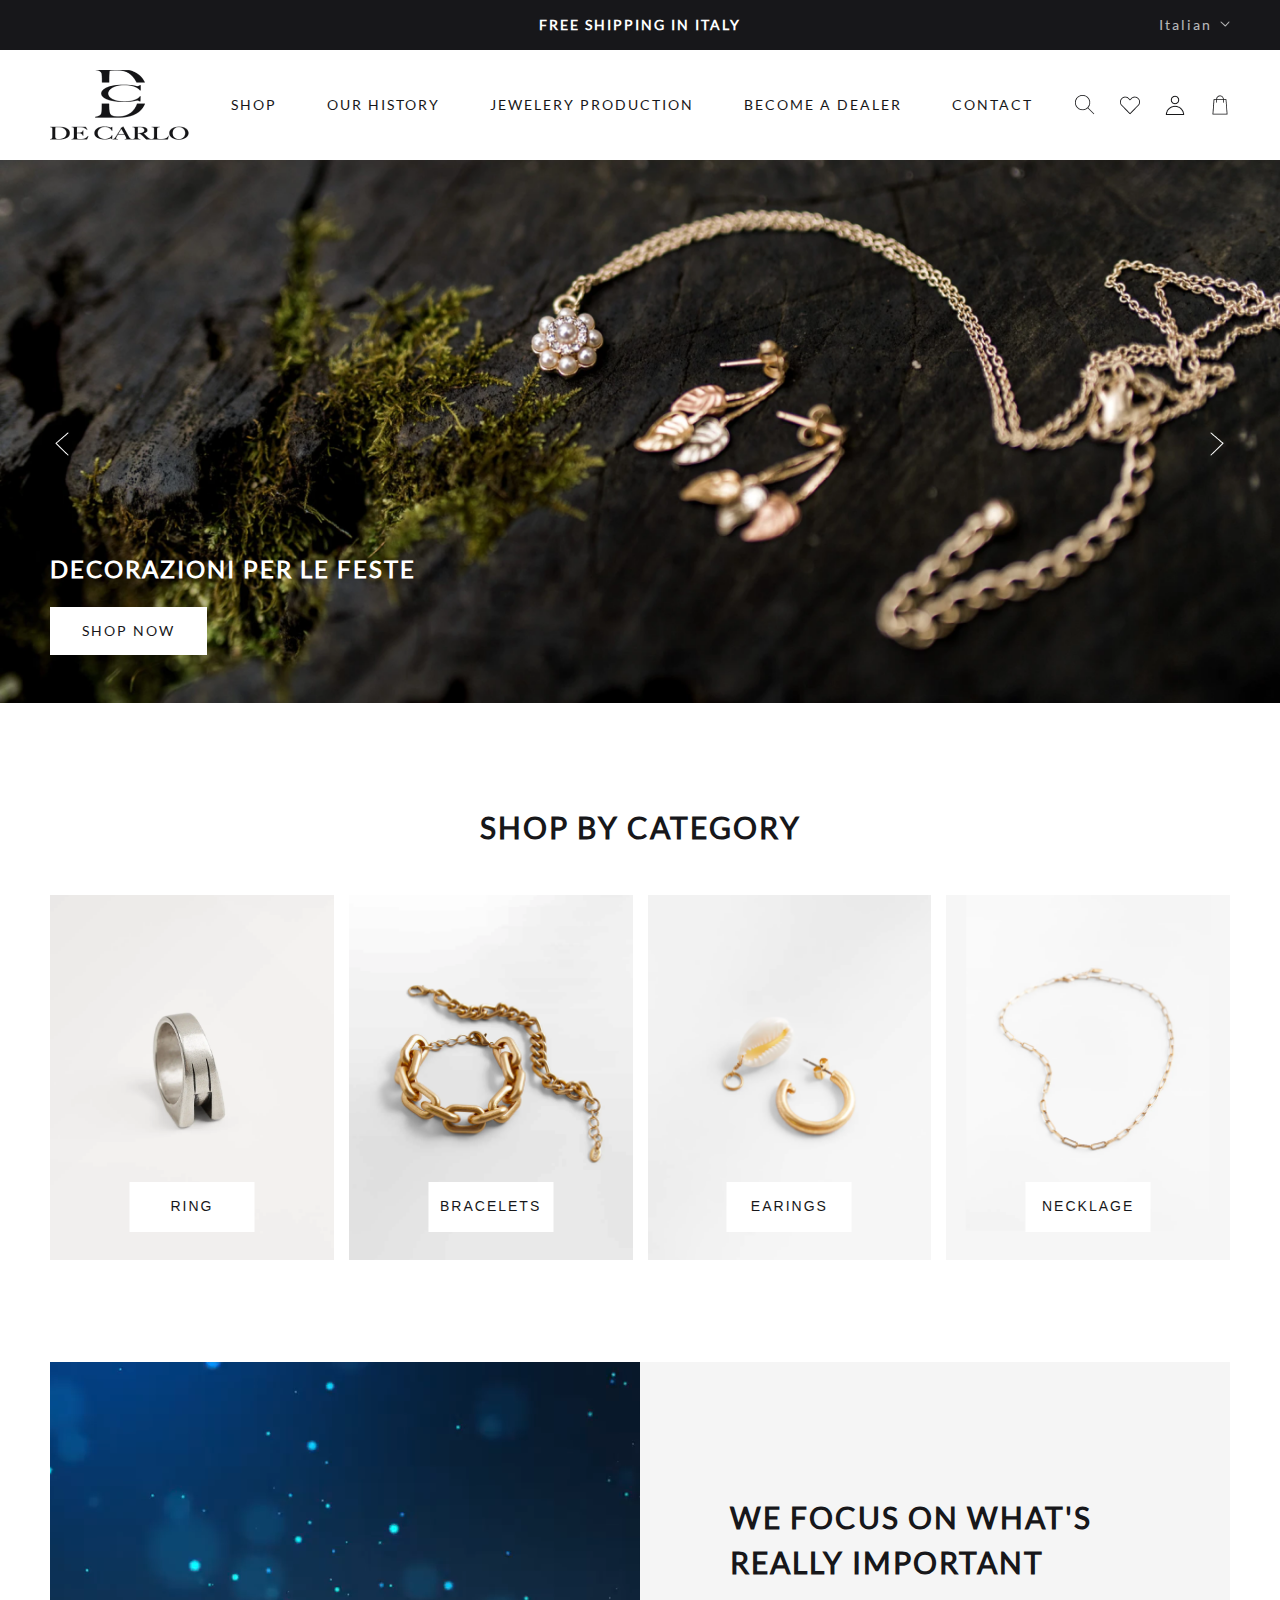
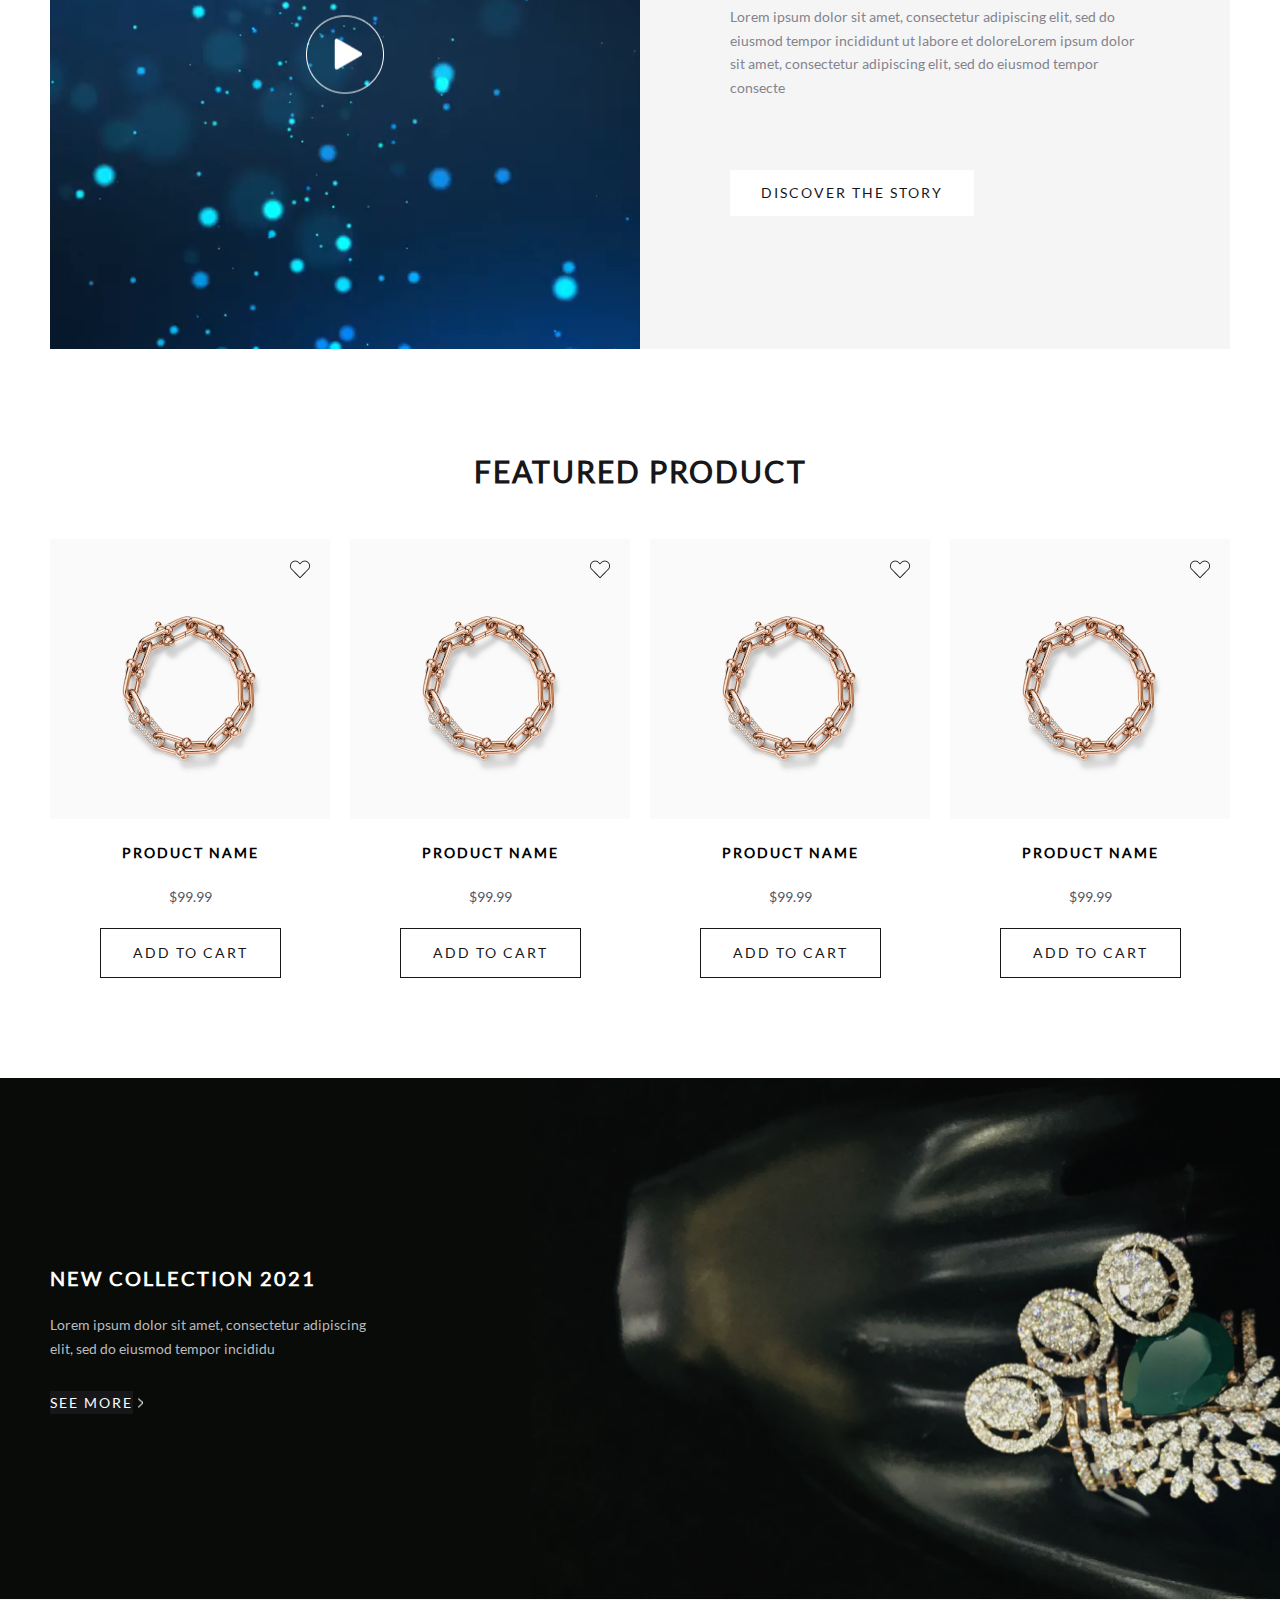
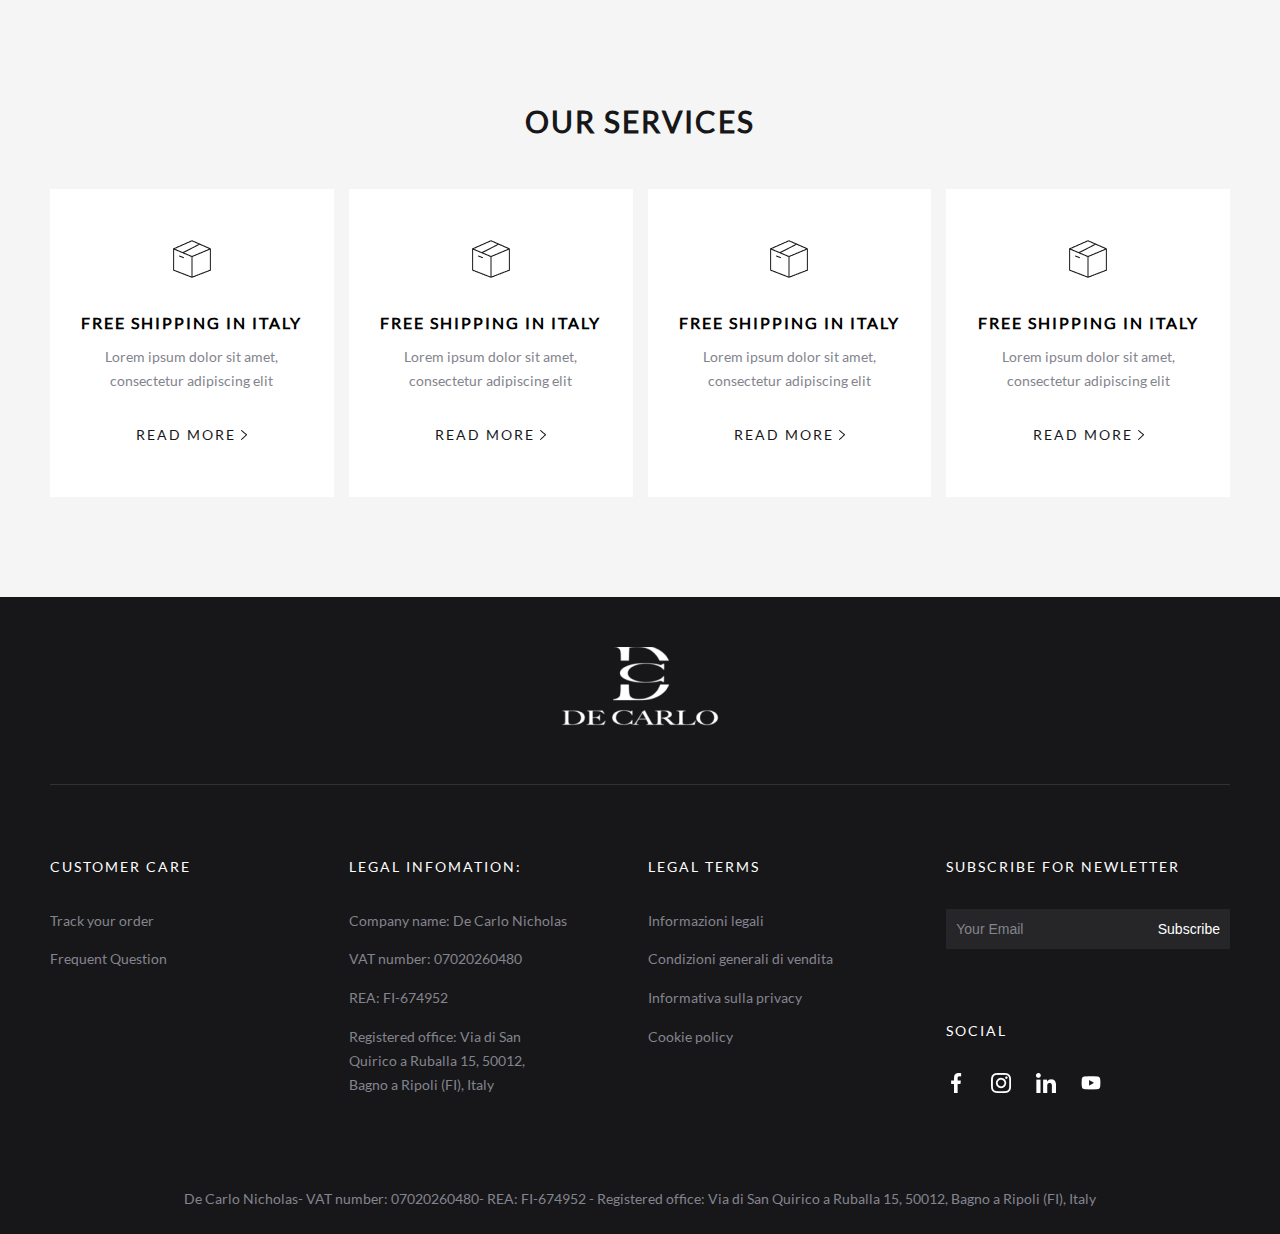
==== index.html @ adee0fc8 "start" ====
<!DOCTYPE html>
<html lang="en">

<head>
    <meta charset="UTF-8">
    <meta name="viewport" content="width=device-width, initial-scale=1.0">
    <title>De Carlo</title>
    <link rel="stylesheet" href="./theme/frontend/css/root.css">
    <link rel="stylesheet" href="./theme/frontend/css/style.css">
    <link rel="stylesheet" href="./theme/frontend/css/responsive.css">
</head>

<body>
    <header class="header">
        <div class="header-top">
            <div class="header-top__title">
                <h5 class="h5">free shipping in italy</h5>
            </div>
            <div class="header-top__lang">
                <div id="lang_sel">
                    <ul class="nav-lang">
                        <li class="nav-lang-item">
                            <a class="lang_sel_sel icl-it" href="#">Italian</a>
                            <ul class="icl-item">
                                <li class="icl-item-lang icl-it"><a href="#" class="lang-link">Italian</a></li>
                                <li class="icl-item-lang icl-en"><a href="#" class="lang-link">English</a></li>
                            </ul>
                        </li>
                    </ul>
                </div>
            </div>
        </div>
        <nav class="header-bottom navbar-expand-lg">
            <div class="header-logo">
                <a class="inline-link" href="index.html"><img src="./theme/frontend/images/logo.png"
                        class="header-logo-img" alt="logo"></a>
            </div>
            <nav class="header-menu">
                <ul class="menu-main d-flex">
                    <li class="menu-item"><a class="menu-link" href="shop.html">Shop</a></li>
                    <li class="menu-item"><a class="menu-link" href="ourHistory.html">Our History</a></li>
                    <li class="menu-item"><a class="menu-link" href="jewelery.html">Jewelery Production</a></li>
                    <li class="menu-item"><a class="menu-link" href="become.html">Become a dealer</a></li>
                    <li class="menu-item"><a class="menu-link" href="contact.html">Contact</a></li>
                </ul>
            </nav>
            <div class="header-populated d-flex">
                <div class="header-populated__item">
                    <div class="header-search">
                        <button class="button-primary button-search">
                            <img src="./theme/frontend/images/search.png" alt="Search">
                        </button>
                    </div>
                </div>
                <div class="header-populated__item">
                    <div class="header-love">
                        <button class="button-primary button-love">
                            <img src="./theme/frontend/images/love.png" alt="Love">
                        </button>
                    </div>
                </div>
                <div class="header-populated__item">
                    <div class="header-user">
                        <button class="button-primary button-user">
                            <img src="./theme/frontend/images/user.png" alt="User">
                        </button>
                    </div>
                </div>
                <div class="header-populated__item">
                    <div class="header-bag">
                        <button class="button-primary button-bag">
                            <img src="./theme/frontend/images/bag.png" alt="Bag">
                        </button>
                    </div>
                </div>
                <button class="header-button navbar-toggler collapsed" type="button">
                    <span class="navbar-toggler-icon"></span>
                </button>
            </div>
        </nav>
        <div class="overlay"></div>
    </header>
    <main class="main">
        <section class="banner-main">
            <div class="slider-container">
                <div class="slider-slide">
                    <img src="./theme/frontend/images/Banner.png" alt="Image 1">
                    <div class="slider-slide__item">
                        <div class="container">
                            <h2 class="h2 mb-20 cl-w">Decorazioni per le feste</h2>
                            <a href="shop.html" class="btn btn-banner">Shop now</a>
                        </div>
                    </div>
                </div>
                <div class="slider-slide">
                    <img src="./theme/frontend/images/Banner.png" alt="Image 2">
                    <div class="slider-slide__item">
                        <div class="container">
                            <h2 class="h2 mb-20 cl-w">Decorazioni per le feste 2</h2>
                            <a href="shop.html" class="btn btn-banner">Shop now</a>
                        </div>
                    </div>
                </div>
                <div class="slider-slide">
                    <img src="./theme/frontend/images/Banner.png" alt="Image 3">
                    <div class="slider-slide__item">
                        <div class="container">
                            <h2 class="h2 mb-20 cl-w">Decorazioni per le feste 3</h2>
                            <a href="shop.html" class="btn btn-banner">Shop now</a>
                        </div>
                    </div>
                </div>
            </div>

            <div class="slider-nav">
                <button class="slider-prev" onclick="changeSlide(-1)">Previous</button>
                <button class="slider-next" onclick="changeSlide(1)">Next</button>
            </div>
        </section>

        <section class="shop-category p100">
            <div class="container">
                <h1 class="h1 cl-primary mb-45 text-center">Shop By Category</h1>
                <div class="shop-category__main shop-main">
                    <div class="row">
                        <div class="col-6 col-lg-3 mb-15-m">
                            <div class="shop-category__item">
                                <a href="shop.html">
                                    <img src="./theme/frontend/images/cate1.png" alt="">
                                    <button class="btn btn-cate">Ring</button></a>
                            </div>
                        </div>
                        <div class="col-6 col-lg-3 mb-15-m">
                            <div class="shop-category__item">
                                <a href="shop.html">
                                    <img src="./theme/frontend/images/cate2.png" alt="">
                                    <button class="btn btn-cate">bracelets</button></a>
                            </div>
                        </div>
                        <div class="col-6 col-lg-3">
                            <div class="shop-category__item">
                                <a href="shop.html">
                                    <img src="./theme/frontend/images/cate3.png" alt="">
                                    <button class="btn btn-cate">earings</button></a>
                            </div>
                        </div>
                        <div class="col-6 col-lg-3">
                            <div class="shop-category__item">
                                <a href="shop.html">
                                    <img src="./theme/frontend/images/cate4.png" alt="">
                                    <button class="btn btn-cate">necklage</button></a>
                            </div>
                        </div>
                    </div>
                    <!-- 
                    <div class="shop-category__item">
                        <a href="shop.html">
                            <img src="./theme/frontend/images/cate1.png" alt="">
                            <button class="btn btn-cate">Ring</button></a>
                    </div>
                    <div class="shop-category__item">
                        <a href="shop.html">
                            <img src="./theme/frontend/images/cate2.png" alt="">
                            <button class="btn btn-cate">bracelets</button></a>
                    </div>
                    <div class="shop-category__item">
                        <a href="shop.html">
                            <img src="./theme/frontend/images/cate3.png" alt="">
                            <button class="btn btn-cate">earings</button></a>
                    </div>
                    <div class="shop-category__item">
                        <a href="shop.html">
                            <img src="./theme/frontend/images/cate4.png" alt="">
                            <button class="btn btn-cate">necklage</button></a>
                    </div> 
                -->
                </div>
            </div>

        </section>

        <section>
            <div class="container">
                <div class="discover">
                    <div class="discover-media">
                        <div class="video-container">
                            <video id="myVideo">
                                <source src="./theme/frontend/video/Video.mp4" type="video/mp4">
                            </video>
                            <button id="playPauseBtn"><img src="./theme/frontend/images/play.png" alt=""
                                    class="btn-video"></button>
                        </div>

                    </div>
                    <div class="discover-main">
                        <h2 class="h1 cl-primary mb-20">We focus on what's really important</h2>
                        <p class="discover-text description">
                            Lorem ipsum dolor sit amet, consectetur adipiscing elit, sed do eiusmod tempor incididunt ut
                            labore et doloreLorem ipsum dolor sit amet, consectetur adipiscing elit, sed do eiusmod
                            tempor
                            consecte
                        </p>
                        <a href="shop.html" class="btn btn-discover">Discover the story</a>
                    </div>
                </div>
            </div>
        </section>

        <section class="feature p100">
            <div class="container">
                <h2 class="h1 cl-primary mb-45 text-center">Featured product</h2>
                <div class="shop-featured__main shop-main">
                    <div class="shop-featured__item product-item">
                        <img src="./theme/frontend/images/product.png" alt="">
                        <div class="product-love">
                            <button class="button-primary"><img class="img-love" src="./theme/frontend/images/love.png"
                                    alt=""></button>
                        </div>
                        <div class="product-item__content">
                            <h4 class="product-name h5 mb-20">
                                Product Name
                            </h4>
                            <p class="price">$99.99</p>
                            <a href="shop.html" class="btn btn-border">Add to cart</a>
                        </div>
                    </div>
                    <div class="shop-featured__item product-item">
                        <img src="./theme/frontend/images/product.png" alt="">
                        <div class="product-love">
                            <button class="button-primary"><img class="img-love" src="./theme/frontend/images/love.png"
                                    alt=""></button>
                        </div>
                        <div class="product-item__content">
                            <h4 class="product-name h5 mb-20">
                                Product Name
                            </h4>
                            <p class="price">$99.99</p>
                            <a href="shop.html" class="btn btn-border">Add to cart</a>
                        </div>
                    </div>
                    <div class="shop-featured__item product-item">
                        <img src="./theme/frontend/images/product.png" alt="">
                        <div class="product-love">
                            <button class="button-primary"><img class="img-love" src="./theme/frontend/images/love.png"
                                    alt=""></button>
                        </div>
                        <div class="product-item__content">
                            <h4 class="product-name h5 mb-20">
                                Product Name
                            </h4>
                            <p class="price">$99.99</p>
                            <a href="shop.html" class="btn btn-border">Add to cart</a>
                        </div>
                    </div>
                    <div class="shop-featured__item product-item">
                        <img src="./theme/frontend/images/product.png" alt="">
                        <div class="product-love">
                            <button class="button-primary"><img class="img-love" src="./theme/frontend/images/love.png"
                                    alt=""></button>
                        </div>
                        <div class="product-item__content">
                            <h4 class="product-name h5 mb-20">
                                Product Name
                            </h4>
                            <p class="price">$99.99</p>
                            <a href="shop.html" class="btn btn-border">Add to cart</a>
                        </div>
                    </div>
                </div>
            </div>
        </section>

        <section class="collection">
            <div class="container">
                <div class="collection-main">
                    <h2 class="h3 cl-w mb-20">new collection 2021</h2>
                    <p class="description collection-text">Lorem ipsum dolor sit amet, consectetur adipiscing elit, sed
                        do eiusmod tempor incididu</p>
                    <a href="" class="btn btn-see">see more</a>
                </div>
            </div>
        </section>

        <section class="service p100">
            <div class="container">
                <h2 class="h1 cl-primary mb-45 text-center">our services</h2>
                <div class="service-main">
                    <div class="row">
                        <div class="col-12 col-md-6 col-lg-3">
                            <div class="service-item mb-20">
                                <img src="./theme/frontend/images/parcel 1.png" alt="">
                                <h4 class="product-name h4">
                                    free shipping in italy
                                </h4>
                                <p class="price">Lorem ipsum dolor sit amet, consectetur adipiscing elit</p>
                                <a href="shop.html" class="btn btn-service">read more <img
                                        src="./theme/frontend/images/readmore.png" alt=""></a>
                            </div>
                        </div>
                        <div class="col-12 col-md-6 col-lg-3">
                            <div class="service-item mb-20">
                                <img src="./theme/frontend/images/parcel 1.png" alt="">
                                <h4 class="product-name h4">
                                    free shipping in italy
                                </h4>
                                <p class="price">Lorem ipsum dolor sit amet, consectetur adipiscing elit</p>
                                <a href="shop.html" class="btn btn-service">read more <img
                                        src="./theme/frontend/images/readmore.png" alt=""></a>
                            </div>
                        </div>
                        <div class="col-12 col-md-6 col-lg-3">
                            <div class="service-item mb-20">
                                <img src="./theme/frontend/images/parcel 1.png" alt="">
                                <h4 class="product-name h4">
                                    free shipping in italy
                                </h4>
                                <p class="price">Lorem ipsum dolor sit amet, consectetur adipiscing elit</p>
                                <a href="shop.html" class="btn btn-service">read more <img
                                        src="./theme/frontend/images/readmore.png" alt=""></a>
                            </div>
                        </div>
                        <div class="col-12 col-md-6 col-lg-3">
                            <div class="service-item mb-20">
                                <img src="./theme/frontend/images/parcel 1.png" alt="">
                                <h4 class="product-name h4">
                                    free shipping in italy
                                </h4>
                                <p class="price">Lorem ipsum dolor sit amet, consectetur adipiscing elit</p>
                                <a href="shop.html" class="btn btn-service">read more <img
                                        src="./theme/frontend/images/readmore.png" alt=""></a>
                            </div>
                        </div>
                    </div>

                </div>
            </div>
        </section>

    </main>
    <footer class="footer">
        <div class="container">
            <div class="footer-top">
                <div class="footer-logo">
                    <a href="index.html" class="footer-logo-link">
                        <img src="./theme/frontend/images/logo-2.png" alt="logo" class="footer-logo-img">
                    </a>
                </div>
            </div>
            <div class="footer-mid">
                <div class="row">
                    <div class="col-12 col-md-6 col-lg-3 order-2 mb-60-m">
                        <div class="footer-mid__item">
                            <h5 class="footer-mid__item-title">customer care</h5>
                            <div class="footer-mid__item-des">
                                <ul>
                                    <li class="footer__item-des-item"><a href="#" class="footer-mid__text">Track your
                                            order</a></li>
                                    <li class="footer__item-des-item"><a href="#" class="footer-mid__text">Frequent
                                            Question</a></li>
                                </ul>
                            </div>
                        </div>
                    </div>
                    <div class="col-12 col-md-6 col-lg-3 order-3 mb-60-m">

                        <div class="footer-mid__item">
                            <h5 class="footer-mid__item-title">legal infomation:</h5>
                            <div class="footer-mid__item-des">
                                <ul>
                                    <li class="footer__item-des-item">
                                        <p class="footer-mid__text">Company name: De Carlo Nicholas</p>
                                    </li>
                                    <li class="footer__item-des-item">
                                        <p class="footer-mid__text">VAT number: 07020260480</p>
                                    </li>
                                    <li class="footer__item-des-item">
                                        <p class="footer-mid__text">REA: FI-674952</p>
                                    </li>
                                    <li class="footer__item-des-item">
                                        <p class="footer-mid__text">Registered office: Via di San<br>
                                            Quirico a Ruballa 15, 50012,<br>
                                            Bagno a Ripoli (FI), Italy</p>
                                    </li>
                                </ul>
                            </div>
                        </div>
                    </div>
                    <div class="col-12 col-md-6 col-lg-3 order-4">

                        <div class="footer-mid__item">
                            <h5 class="footer-mid__item-title">legal terms</h5>
                            <div class="footer-mid__item-des">
                                <ul>
                                    <li class="footer__item-des-item"><a href="#" class="footer-mid__text">Informazioni
                                            legali</a></li>
                                    <li class="footer__item-des-item"><a href="#" class="footer-mid__text">Condizioni
                                            generali di vendita</a></li>
                                    <li class="footer__item-des-item"><a href="#" class="footer-mid__text">Informativa
                                            sulla privacy</a></li>
                                    <li class="footer__item-des-item"><a href="#" class="footer-mid__text">Cookie
                                            policy</a></li>
                                </ul>
                            </div>
                        </div>
                    </div>
                    <div class="col-12 col-md-6 col-lg-3 order-1 mb-60-m">
                        <div class="footer-mid__item">
                            <h5 class="footer-mid__item-title">subscribe for newletter</h5>
                            <div class="footer-mid__item-des">
                                <form action="" class="form-footer">
                                    <input type="email" name="email" class="footer-input" id=""
                                        placeholder="Your Email">
                                    <button type="submit" class="footer-button">Subscribe</button>
                                </form>
                            </div>
                            <h5 class="footer-mid__item-title">social</h5>
                            <div class="footer-social">
                                <ul class="footer-social-ul d-flex">
                                    <li class="footer-social-li"><a href="#" class="footer-social-link"><img
                                                src="./theme/frontend/images/fb.png" alt=""></a></li>
                                    <li class="footer-social-li"><a href="#" class="footer-social-link"><img
                                                src="./theme/frontend/images/ig.png" alt=""></a></li>
                                    <li class="footer-social-li"><a href="#" class="footer-social-link"><img
                                                src="./theme/frontend/images/in.png" alt=""></a></li>
                                    <li class="footer-social-li"><a href="#" class="footer-social-link"><img
                                                src="./theme/frontend/images/youtube.png" alt=""></a></li>
                                </ul>
                            </div>
                        </div>
                    </div>
                </div>
            </div>
            <div class="footer-bottom">
                <p class="footer-bottom__text">
                    De Carlo Nicholas- VAT number: 07020260480- REA: FI-674952 - Registered office: Via di San Quirico a
                    Ruballa 15, 50012, Bagno a Ripoli (FI), Italy
                </p>
            </div>
        </div>
    </footer>


    <script src="./theme/frontend/js/app.js" type="text/javascript"></script>
</body>

</html>
---- theme/frontend/css/root.css ----
*,
html {
  box-sizing: border-box;
  outline: none;
  margin: 0;
  font-size: 10px;
}
body {
  font-family: "lato";
}
ul {
  list-style: none;
  padding: 0;
}
a {
  text-decoration: none;
}
@font-face {
  font-family: "Lato";
  src: url(../fonts/Lato-Regular.ttf);
}

:root {
  --color: #17171a;
  --black: #171719;
  --white: #fff;
  --gray2: #84848e;

  --heading-h1: 3rem;
  --heading-h2: 2.4rem;
  --heading-h3: 2rem;
  --heading-h4: 1.6rem;
  --heading-h5: 1.4rem;

  --lh-h1: 1.5em;
  --lh-h2: 1.5em;
  --lh-h3: 1.5em;
  --lh-h4: 1.5em;
  --lh-h5: 1.7em;
}

.container,
.container-fluid {
  margin-right: auto;
  margin-left: auto;
  position: relative;
  align-items: center;
  flex-wrap: wrap;
  padding-left: 15px;
  padding-right: 15px;
}

.container {
  max-width: 1180px;
}

.container-fluid {
  max-width: 980px;
}

.row {
  --bs-gutter-x: 1.5rem;
  --bs-gutter-y: 0;
  display: flex;
  flex-wrap: wrap;
  margin-top: calc(var(--bs-gutter-y) * -1);
  margin-right: calc(var(--bs-gutter-x) * -0.5);
  margin-left: calc(var(--bs-gutter-x) * -0.5);
}
.row > * {
  flex-shrink: 0;
  width: 100%;
  max-width: 100%;
  padding-right: calc(var(--bs-gutter-x) * 0.5);
  padding-left: calc(var(--bs-gutter-x) * 0.5);
  margin-top: var(--bs-gutter-y);
}

.h1,
.h2,
.h3,
.h4,
.h5,
.title-1 {
  letter-spacing: 2px;
  text-transform: uppercase;
}

h1, .h1 {
  font-size: var(--heading-h1);
  line-height: var(--lh-h1);
}

h2, .h2 {
  font-size: var(--heading-h2);
  line-height: var(--lh-h2);
}

h3, .h3 {
  font-size: var(--heading-h3);
  line-height: var(--lh-h3);
}

h4, .h4 {
  font-size: var(--heading-h4);
  line-height: var(--lh-h4);
}

h5, .h5 {
  font-size: var(--heading-h5);
  line-height: var(--lh-h5);
}

.title-1 {
  font-weight: 600;
  font-size: var(--heading-h1);
  line-height: 1.3em;
}

.description {
  font-weight: 400;
  font-size: var(--heading-h5);
  line-height: var(--lh-h5);
  color: var(--gray2);
}

.cl-w {
  color: var(--white);
}

.cl-primary {
  color: var(--color);
}

.text-center {
  text-align: center;
}

.mb-10 {
  margin-bottom: 10px;
}

.mb-15 {
  margin-bottom: 15px;
}

.mb-20 {
  margin-bottom: 20px;
}

.mb-25 {
  margin-bottom: 25px;
}

.mb-45 {
  margin-bottom: 45px;
}

.mt-25 {
  margin-top: 25px;
}

.mt-30 {
  margin-top: 30px;
}

.mt-50 {
  margin-top: 50px;
}

.p100 {
  padding: 100px 0;
}

.uppercase {
  text-transform: uppercase;
}

.col-1 {
  flex: 0 0 auto;
  width: 8.33333333%;
}
.col-2 {
  flex: 0 0 auto;
  width: 16.66666667%;
}
.col-3 {
  flex: 0 0 auto;
  width: 25%;
}
.col-4 {
  flex: 0 0 auto;
  width: 33.33333333%;
}
.col-5 {
  flex: 0 0 auto;
  width: 41.66666667%;
}
.col-6 {
  flex: 0 0 auto;
  width: 50%;
}
.col-7 {
  flex: 0 0 auto;
  width: 58.33333333%;
}
.col-8 {
  flex: 0 0 auto;
  width: 66.66666667%;
}
.col-9 {
  flex: 0 0 auto;
  width: 75%;
}
.col-10 {
  flex: 0 0 auto;
  width: 83.33333333%;
}
.col-11 {
  flex: 0 0 auto;
  width: 91.66666667%;
}
.col-12 {
  flex: 0 0 auto;
  width: 100%;
}

.d-flex {
  display: flex;
}

.d-block {
  display: block;
}

.button-primary {
  border: none;
  background: transparent;
  display: inline-block;
  padding: 0;
  margin: 0;
  height: 100%;
}

.button-primary:hover {
  cursor: pointer;
}

.btn {
  background: var(--white);
  color: var(--color);
  text-transform: uppercase;
  transition: all 0.3s ease-in-out;
  display: inline-block;
  cursor: pointer;
  font-size: var(--heading-h5);
  line-height: var(--lh-h5);
  letter-spacing: 2px;
}

.btn:hover {
  background: var(--color);
  color: var(--white);
}

.btn-banner {
  padding: 12px 32px;
}

.btn-cate {
  width: 125px;
  position: absolute;
  left: 50%;
  bottom: 30px;
  transform: translate(-50%, 0);
  outline: none;
  border: none;
  padding: 13px 0;
}

.btn-border {
  padding: 12px 32px;
  border: 1px solid var(--color);
}

.product-love .img-love {
  margin: 0;
}
---- theme/frontend/css/style.css ----
.header-top {
  position: relative;
  background: var(--color);
  padding: 13px 0;
  text-align: center;
  z-index: 3;
}

.header-top__title .h5 {
  color: var(--white);
}

.header-top__lang {
  position: absolute;
  top: 0;
  right: 50px;
  height: 50px;
}

#lang_sel {
  position: relative;
}

#lang_sel .nav-lang {
  display: inline-block;
  margin: 0;
  list-style: none;
}

#lang_sel .nav-lang-item {
  position: relative;
  padding: 13px 0;
  display: block;
}
#lang_sel .nav-lang-item .lang_sel_sel {
  position: relative;
  display: block;
  font-size: var(--heading-h5);
  line-height: var(--lh-h5);
  letter-spacing: 2px;
  color: var(--white);
  text-decoration: none;
  opacity: 0.7;
}
#lang_sel .nav-lang-item:hover .icl-item {
  top: 50px;
  visibility: visible;
  opacity: 1;
}
#lang_sel a,
#lang_sel a:visited {
  border: none;
  padding: 0;
}

#lang_sel .lang_sel_sel:after {
  content: "";
  display: inline-block;
  margin-left: 8px;
  vertical-align: middle;
  line-height: var(--lh-h5);
  background-image: url(../images/dropdown.png);
  width: 10px;
  height: 10px;
  background-repeat: no-repeat;
}
#lang_sel .nav-lang .icl-item {
  left: -20px;
  top: 55px;
  transition: all 0.3s;
  z-index: 999;
  position: absolute;
  background: var(--white);
  width: 130px;
  padding: 10px;
  visibility: hidden;
  opacity: 0;
  margin: 0;
  box-shadow: 0 0 20px rgba(0, 0, 0, 0.1);
  border-radius: 10px;
}
#lang_sel .nav-lang .icl-item:before {
  content: "";
  display: inline-block;
  background: transparent;
  height: 3px;
  width: 100%;
  position: absolute;
  top: -3px;
  right: 0;
}
#lang_sel .icl-item .icl-item-lang {
  background: var(--white);
  list-style: none;
  margin-bottom: 5px;
  transition: all 0.3s;
  border-radius: 5px;
}
#lang_sel .nav-lang .icl-item-lang.active,
#lang_sel .nav-lang .icl-item-lang:hover {
  border-color: #111;
  background: #f5f5f5;
  transition: all 0.3s;
}
#lang_sel .icl-item-lang .lang-link {
  font-size: 1.4rem;
  color: #777;
  display: block;
  height: auto;
  padding: 0 10px;
  line-height: 28px;
  height: 28px;
  text-transform: uppercase;
}
#lang_sel .icl-item-lang.active .lang-link,
#lang_sel .icl-item-lang:hover .lang-link {
  color: #111;
}
#lang_sel .nav-lang .icl-item-lang:last-child {
  margin-bottom: 0;
}

.overlay {
  position: fixed;
  top: 0;
  left: 0;
  width: 100%;
  height: 100%;
  background-color: rgba(0, 0, 0, 0.4);
  display: none;
  z-index: 1;
}

.header {
  position: relative;
}

.header-logo-img {
  height: 100%;
}

.header-bottom {
  padding: 20px 50px;
  display: flex;
  justify-content: space-between;
  align-items: center;
  position: relative;
  z-index: 2;
}

.header-logo {
  height: 70px;
}

.inline-link {
  display: inline-block;
  height: 100%;
}

/* button menu */

.navbar-toggler {
  padding: 0;
  line-height: 1;
  background-color: transparent;
  border: 1px solid transparent;
  border-radius: 0.25rem;
  transition: box-shadow 0.15s ease-in-out;
  display: inline-block;
}

.navbar-toggler-icon {
  display: inline-block;
  width: 20px;
  height: 20px;
  vertical-align: middle;
  background-repeat: no-repeat;
  background-position: center;
  background-size: 100%;
  background-image: url(../images/menu\ 2.png);
}

.menu-main {
  align-items: center;
}

.menu-main .menu-item:not(:first-child) {
  padding-left: 50px;
}

.menu-item .menu-link {
  font-size: var(--heading-h5);
  line-height: var(--lh-h5);
  letter-spacing: 2px;
  color: #171719;
  text-transform: uppercase;
}

.header-populated .header-populated__item {
  width: 20px;
  height: 20px;
}

.header-populated .header-populated__item:nth-child(1),
.header-populated .header-populated__item:nth-child(2),
.header-populated .header-populated__item:nth-child(3) {
  margin-right: 25px;
}

.banner-main {
  position: relative;
}

.banner-main .slider-nav {
  position: absolute;

  top: 50%;
  left: 50px;
  right: 50px;
  display: flex;
  justify-content: space-between;
}

.slider-container {
  width: 100%;
  overflow: hidden;
}

.slider-slide {
  width: 100%;
  height: 100%;
  display: none;
  position: relative;
  transition: opacity 0.5s ease-in-out;
}

.slider-slide img {
  width: 100%;
}

.slider-slide__item {
  position: absolute;
  bottom: 50px;
  left: 0;
  right: 0;
}

.slider-prev,
.slider-next {
  cursor: pointer;

  width: 25px;
  height: 25px;
  padding: 0;
  margin: 0;
  border: none;
  color: transparent;
}

.slider-prev {
  background: url(../images/Arrow-left.png);
}

.slider-next {
  background: url(../images/Arrow-right.png);
}

.shop-main {
  display: flex;
  justify-content: space-between;
  align-items: center;
  margin: 0 auto;
  /* overflow: auto; */
}

.shop-category__main {
  flex-wrap: wrap;
}

.shop-featured__main {
  flex-wrap: nowrap;
  overflow: auto;
}

.shop-category__item {
  text-align: center;
  /* width: 23.8%; */
  position: relative;
}

.shop-category__item img {
  width: 100%;
  height: auto;
  object-fit: cover;
}

.shop-category__item a {
  color: var(--white);
  border: none;
  cursor: pointer;
}

.discover {
  display: flex;
  flex-wrap: wrap;
}

.discover-media {
  width: 50%;
}

.discover-main {
  background: #f5f5f5;
  padding: 133px 90px;
  width: 50%;
}

.discover-main .title-main {
  margin-bottom: 20px;
}

.discover-text {
  margin-bottom: 70px;
}

.btn-discover {
  padding: 11px 31px;
}

.product-item {
  position: relative;
}

.product-item img {
  margin-bottom: 20px;
  width: 100%;
}

.product-love {
  position: absolute;
  top: 20px;
  right: 20px;
}

.product-love a img {
  margin-bottom: 0;
}

.product-item__content {
  text-align: center;
}

.price {
  font-size: var(--heading-h5);
  line-height: var(--lh-h5);
  text-align: center;
  color: #555562;
  margin-bottom: 20px;
}

.collection {
  background: url(../images/collection.png) no-repeat left top;
  background-size: cover;
}

.collection-main {
  padding: 185px 0;
  width: 100%;
  max-width: 327px;
}

.collection-main .title-main {
  font-size: 20px;
  line-height: 30px;
  color: var(--white);
  text-align: left;
  margin-bottom: 20px;
}

.collection-text {
  margin-bottom: 30px;
  color: #bababf;
}

.btn-see {
  color: var(--white);
  background: var(--color);
  position: relative;
}

.btn-see::after {
  position: absolute;
  content: "";
  top: 50%;
  right: -10px;
  width: 5px;
  height: 9px;
  background: url(../images/seemore.png) no-repeat center center;
  transform: translate(0, -50%);
}

.service {
  background: #f5f5f5;
}

.service-item {
  background: var(--white);
  padding: 50px 20px;
  text-align: center;
}

.service-item .product-name {
  margin-top: 30px;
  margin-bottom: 10px;
}

.service-item .price {
  color: var(--gray2);
  margin-bottom: 30px;
}

.service-item.mb-20 {
  margin-bottom: 0;
}

.footer {
  background: #171719;
}

.footer-logo-link {
  display: inline-block;
}

.footer-top {
  padding: 50px 0;
  text-align: center;
  border-bottom: 1px solid #313135;
}

.footer-bottom {
  text-align: center;
  padding: 23px 0;
}

.footer-bottom__text {
  font-size: var(--heading-h5);
  line-height: var(--lh-h5);
  color: var(--gray2);
}

.footer-mid {
  padding-top: 70px;
  padding-bottom: 68px;
}

.footer-mid__item-title {
  font-size: var(--heading-h5);
  line-height: var(--lh-h5);
  letter-spacing: 2px;
  color: var(--white);
  font-weight: 400;
  text-transform: uppercase;
  margin-bottom: 30px;
}

.footer-mid__text {
  font-weight: 400;
  font-size: var(--heading-h5);
  line-height: var(--lh-h5);
  color: var(--gray2);
  transition: all 0.3s;
}

.footer-mid__text:hover {
  color: var(--white);
}

.footer__item-des-item:not(:last-child) {
  margin-bottom: 15px;
}

.form-footer {
  display: flex;
  margin-bottom: 70px;
}

.footer-input,
.footer-button {
  background: #262628;
  padding: 9px 10px 8px;
  border: none;
  outline: none;
  font-weight: 400;
  font-size: var(--heading-h5);
  line-height: var(--lh-h5);
}

.footer-input,
.footer-input::placeholder {
  color: var(--gray2);
  width: 100%;
}

.footer-button {
  color: var(--white);
  transition: all 0.3s;
}

.footer-button:hover {
  cursor: pointer;
  background: var(--white);
  color: var(--gray2);
}

.footer-social-ul {
  height: 20px;
}

.footer-social-li:not(:last-child) {
  margin-right: 25px;
}

.footer-social-link {
  display: inline-block;
}

.video-container {
  position: relative;
  height: 100%;
}

#playPauseBtn {
  position: absolute;
  top: 50%;
  left: 50%;
  transform: translate(-50%, -50%);
  background: transparent;
  border: none;
  width: 100%;
  height: 100%;
  padding: 0;
}

#playPauseBtn:hover {
  cursor: pointer;
}

#myVideo {
  width: 100%;
  height: 100%;
  object-fit: cover;
}

/* Our History */

.banner-page {
  padding: 82px 0;
  background: #f5f5f5;
}

.history {
  background: #f5f5f5;
}

.history-item__content {
  padding: 142px 0;
}

.history-des .history-des-title {
  font-weight: 500;
  color: var(--black);
}

.history-item:not(:last-child) {
  margin-bottom: 100px;
}

.why {
  background: url(../images/why.png) no-repeat center center;
  background-size: cover;
  padding: 175px 0;
}

.why-des {
  margin-bottom: 41px;
}

.his_items-img {
  width: 100%;
  height: 100%;
  object-fit: cover;
}
---- theme/frontend/css/responsive.css ----
@media (min-width: 576px) {
  .col-sm-auto {
    flex: 0 0 auto;
    width: auto;
  }
  .col-sm-1 {
    flex: 0 0 auto;
    width: 8.33333333%;
  }
  .col-sm-2 {
    flex: 0 0 auto;
    width: 16.66666667%;
  }
  .col-sm-3 {
    flex: 0 0 auto;
    width: 25%;
  }
  .col-sm-4 {
    flex: 0 0 auto;
    width: 33.33333333%;
  }
  .col-sm-5 {
    flex: 0 0 auto;
    width: 41.66666667%;
  }
  .col-sm-6 {
    flex: 0 0 auto;
    width: 50%;
  }
  .col-sm-7 {
    flex: 0 0 auto;
    width: 58.33333333%;
  }
  .col-sm-8 {
    flex: 0 0 auto;
    width: 66.66666667%;
  }
  .col-sm-9 {
    flex: 0 0 auto;
    width: 75%;
  }
  .col-sm-10 {
    flex: 0 0 auto;
    width: 83.33333333%;
  }
  .col-sm-11 {
    flex: 0 0 auto;
    width: 91.66666667%;
  }
  .col-sm-12 {
    flex: 0 0 auto;
    width: 100%;
  }
  .container,
  .container-fluid,
  .container-sm {
    max-width: 540px;
  }
}
@media (min-width: 768px) {
  .col-md-auto {
    flex: 0 0 auto;
    width: auto;
  }
  .col-md-1 {
    flex: 0 0 auto;
    width: 8.33333333%;
  }
  .col-md-2 {
    flex: 0 0 auto;
    width: 16.66666667%;
  }
  .col-md-3 {
    flex: 0 0 auto;
    width: 25%;
  }
  .col-md-4 {
    flex: 0 0 auto;
    width: 33.33333333%;
  }
  .col-md-5 {
    flex: 0 0 auto;
    width: 41.66666667%;
  }
  .col-md-6 {
    flex: 0 0 auto;
    width: 50%;
  }
  .col-md-7 {
    flex: 0 0 auto;
    width: 58.33333333%;
  }
  .col-md-8 {
    flex: 0 0 auto;
    width: 66.66666667%;
  }
  .col-md-9 {
    flex: 0 0 auto;
    width: 75%;
  }
  .col-md-10 {
    flex: 0 0 auto;
    width: 83.33333333%;
  }
  .col-md-11 {
    flex: 0 0 auto;
    width: 91.66666667%;
  }
  .col-md-12 {
    flex: 0 0 auto;
    width: 100%;
  }
  .container,
  .container-fluid,
  .container-md,
  .container-sm {
    max-width: 720px;
  }

  .menu-main {
    display: flex !important;
    flex-basis: auto;
  }

  .history-item:nth-child(2) {
    flex-direction: row-reverse;
  }

  .history-item {
    flex-wrap: nowrap;
  }

  .his_items {
    width: 50%;
  }
}
@media (min-width: 992px) {
  .col-lg-auto {
    flex: 0 0 auto;
    width: auto;
  }
  .col-lg-1 {
    flex: 0 0 auto;
    width: 8.33333333%;
  }
  .col-lg-2 {
    flex: 0 0 auto;
    width: 16.66666667%;
  }
  .col-lg-3 {
    flex: 0 0 auto;
    width: 25%;
  }
  .col-lg-4 {
    flex: 0 0 auto;
    width: 33.33333333%;
  }
  .col-lg-5 {
    flex: 0 0 auto;
    width: 41.66666667%;
  }
  .col-lg-6 {
    flex: 0 0 auto;
    width: 50%;
  }
  .col-lg-7 {
    flex: 0 0 auto;
    width: 58.33333333%;
  }
  .col-lg-8 {
    flex: 0 0 auto;
    width: 66.66666667%;
  }
  .col-lg-9 {
    flex: 0 0 auto;
    width: 75%;
  }
  .col-lg-10 {
    flex: 0 0 auto;
    width: 83.33333333%;
  }
  .col-lg-11 {
    flex: 0 0 auto;
    width: 91.66666667%;
  }
  .col-lg-12 {
    flex: 0 0 auto;
    width: 100%;
  }
  .navbar-expand-lg .navbar-toggler {
    display: none;
  }
  .navbar-expand-lg {
    flex-wrap: nowrap;
  }
  .container,
  .container-fluid,
  .container-lg,
  .container-md,
  .container-sm {
    max-width: 960px;
  }

  .history-item:not(:nth-child(2)) .history-item__content.his_items,
  .history-item:nth-child(2) .history-item__img.his_items {
    margin-right: 100px;
  }
}
@media (min-width: 1200px) {
  .col-xl-auto {
    flex: 0 0 auto;
    width: auto;
  }
  .col-xl-1 {
    flex: 0 0 auto;
    width: 8.33333333%;
  }
  .col-xl-2 {
    flex: 0 0 auto;
    width: 16.66666667%;
  }
  .col-xl-3 {
    flex: 0 0 auto;
    width: 25%;
  }
  .col-xl-4 {
    flex: 0 0 auto;
    width: 33.33333333%;
  }
  .col-xl-5 {
    flex: 0 0 auto;
    width: 41.66666667%;
  }
  .col-xl-6 {
    flex: 0 0 auto;
    width: 50%;
  }
  .col-xl-7 {
    flex: 0 0 auto;
    width: 58.33333333%;
  }
  .col-xl-8 {
    flex: 0 0 auto;
    width: 66.66666667%;
  }
  .col-xl-9 {
    flex: 0 0 auto;
    width: 75%;
  }
  .col-xl-10 {
    flex: 0 0 auto;
    width: 83.33333333%;
  }
  .col-xl-11 {
    flex: 0 0 auto;
    width: 91.66666667%;
  }
  .col-xl-12 {
    flex: 0 0 auto;
    width: 100%;
  }
  .container,
  .container-lg,
  .container-md,
  .container-sm,
  .container-xl {
    max-width: 1210px;
  }
  .container-fluid {
    max-width: 1010px;
  }
}
@media screen and (max-width: 1200px) {
  .header-top__lang {
    right: 15px;
  }

  #lang_sel .nav-lang .icl-item {
    left: auto;
    right: 0;
  }

  .header-bottom {
    padding: 15px;
  }

  .menu-main .menu-item:not(:first-child) {
    padding-left: 15px;
  }
  .shop-main .product-item:not(:last-child) {
    margin-right: 15px;
  }
}
@media screen and (max-width: 991px) {
  .header-menu {
    position: absolute;
    top: 0;
    background: #fff;
    z-index: 2;
    width: 100%;
    left: 0;
    opacity: 0;
    visibility: hidden;
    transition: all 0.3s;
  }
  .header-menu.active {
    opacity: 1;
    top: 100%;
    visibility: visible;
  }
  .navbar-toggler.change .navbar-toggler-icon {
    background-image: url(../images/cancel\ 1.png);
  }
  .menu-main {
    align-items: flex-start;
    padding: 30px 15px;
    flex-direction: column;
  }
  .menu-main .menu-item {
    padding-left: 0 !important;
  }
  .menu-item:not(:last-child) {
    margin-bottom: 15px;
  }
  .overlay.active {
    display: block;
  }
  .header-populated .header-populated__item:not(:last-child) {
    margin-right: 25px;
  }
}

@media (min-width: 768px) and (max-width: 991px) {
  .history-item:not(:nth-child(2)) .history-item__content.his_items,
  .history-item:nth-child(2) .history-item__img.his_items {
    margin-right: 50px;
  }
}

@media screen and (max-width: 768px) {
  :root {
    --heading-h1: 2rem;
    --heading-h2: 1.8rem;
  }

  .mt-50 {
    margin-top: 30px;
  }

  .mb-20 {
    margin-bottom: 10px;
  }
  .mb-45 {
    margin-bottom: 20px;
  }
  .slider-slide__item {
    bottom: 15px;
  }
  .p100 {
    padding: 40px 0;
  }
  .header-logo {
    height: 40px;
  }
  .header-top {
    padding: 13px 15px;
    text-align: left;
  }
  .banner-main .slider-nav {
    left: 15px;
    right: 15px;
  }
  .slider-slide img {
    width: 100%;
    min-height: 320px;
    object-fit: cover;
  }
  .btn-cate {
    bottom: 10px;
  }
  .discover-media {
    width: 100%;
    height: 100vw;
  }

  .discover-main {
    padding: 60px 30px;
    width: 100%;
  }

  .product-love {
    top: 10px;
    right: 10px;
  }

  .btn-border {
    padding: 8px 14px;
  }

  .collection-main {
    padding: 74px 0;
  }

  .collection {
    background-position: center center;
  }

  .collection-main .mb-20 {
    margin-bottom: 20px;
  }

  .mb-15-m {
    margin-bottom: 15px;
  }

  .service-item.mb-20 {
    margin-bottom: 20px;
  }

  .banner-page {
    padding: 57px 0 56px;
  }

  .history-item:not(:last-child) {
    margin-bottom: 70px;
}
}

@media (max-width: 576px) {
  .product-item {
    min-width: 150px;
  }

  .footer-top {
    padding: 40px 0;
  }

  .footer-logo-img {
    height: 50px;
  }

  .footer-mid {
    padding-top: 50px;
    padding-bottom: 50px;
  }

  .mb-60-m {
    margin-bottom: 60px;
  }

  .order-1 {
    order: 1;
  }
  .order-2 {
    order: 2;
  }
  .order-3 {
    order: 3;
  }
  .order-4 {
    order: 4;
  }

  .service-item .product-name {
    margin-bottom: 5px;
  }

  .history-item {
    flex-direction: column-reverse;
  }

  .history-item__content {
    padding: 30px 0 0;
  }

  .why {
    padding: 70px 0;
  }
}
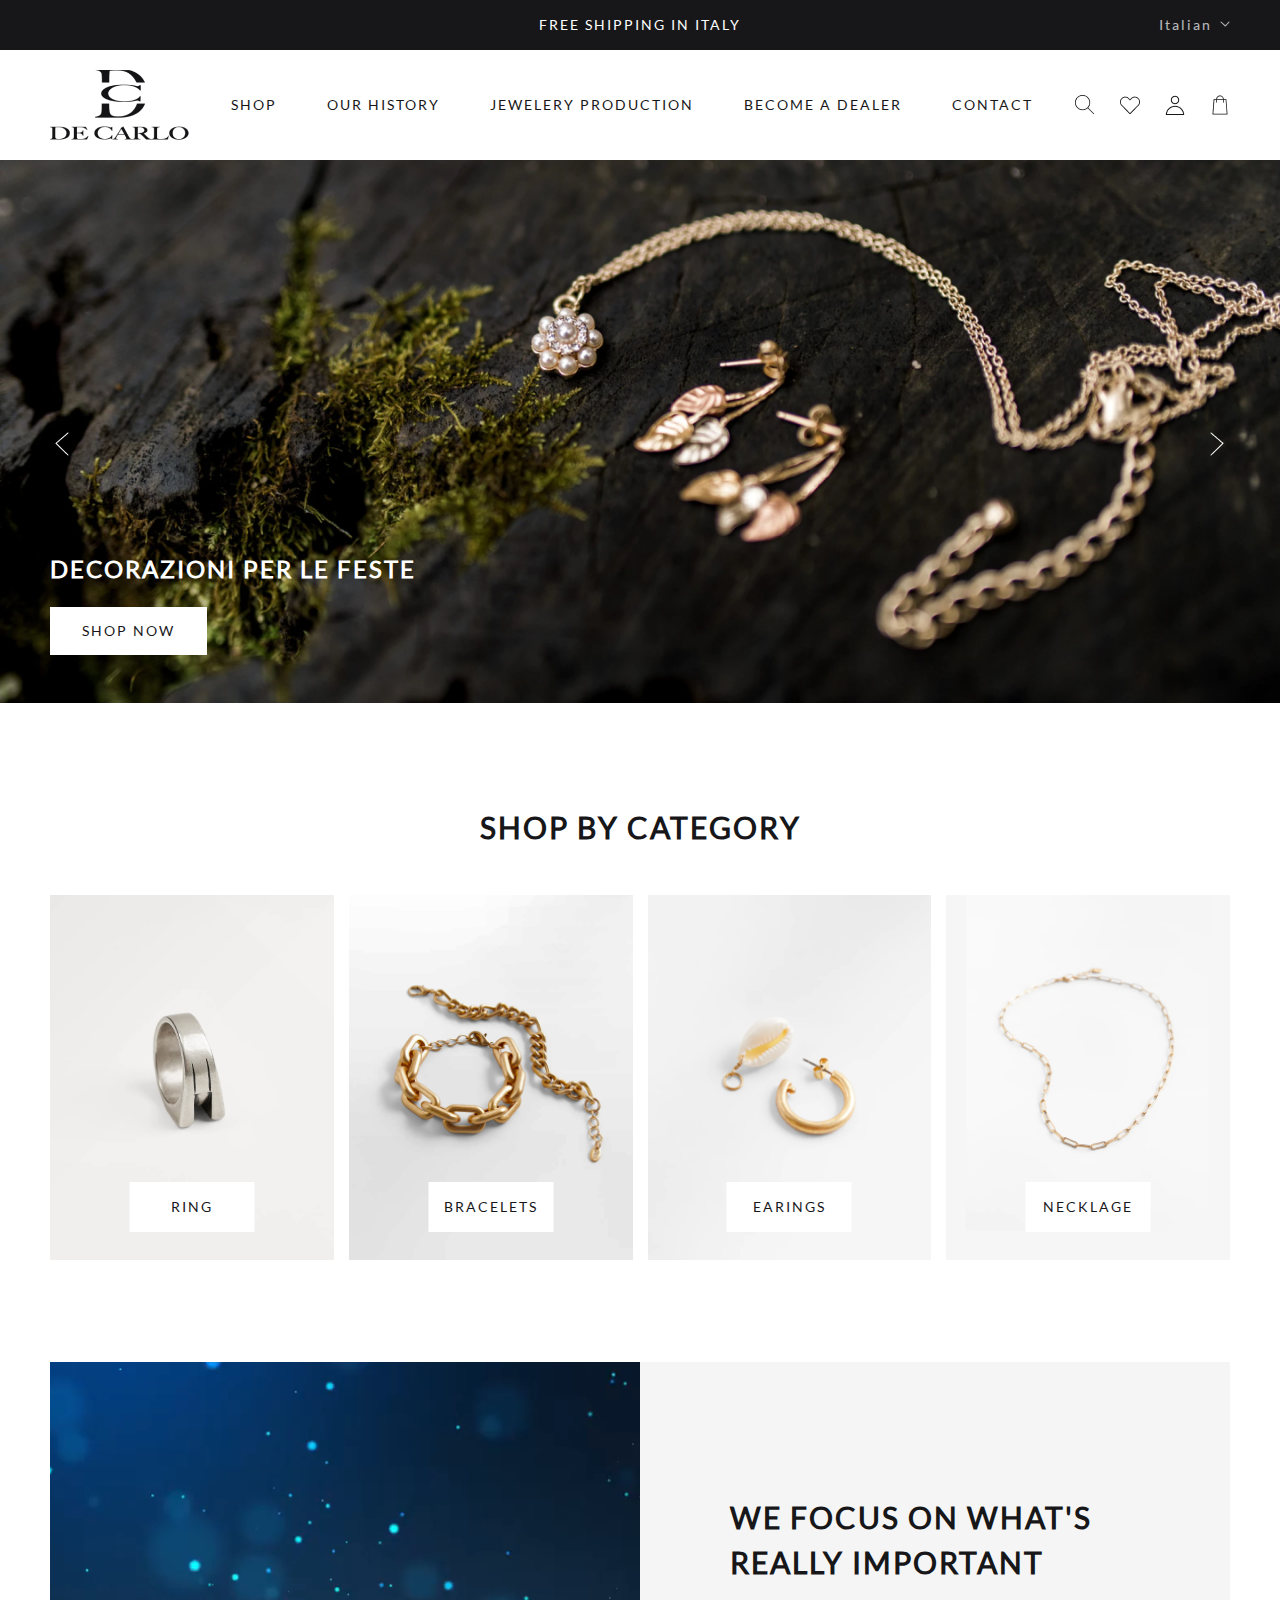
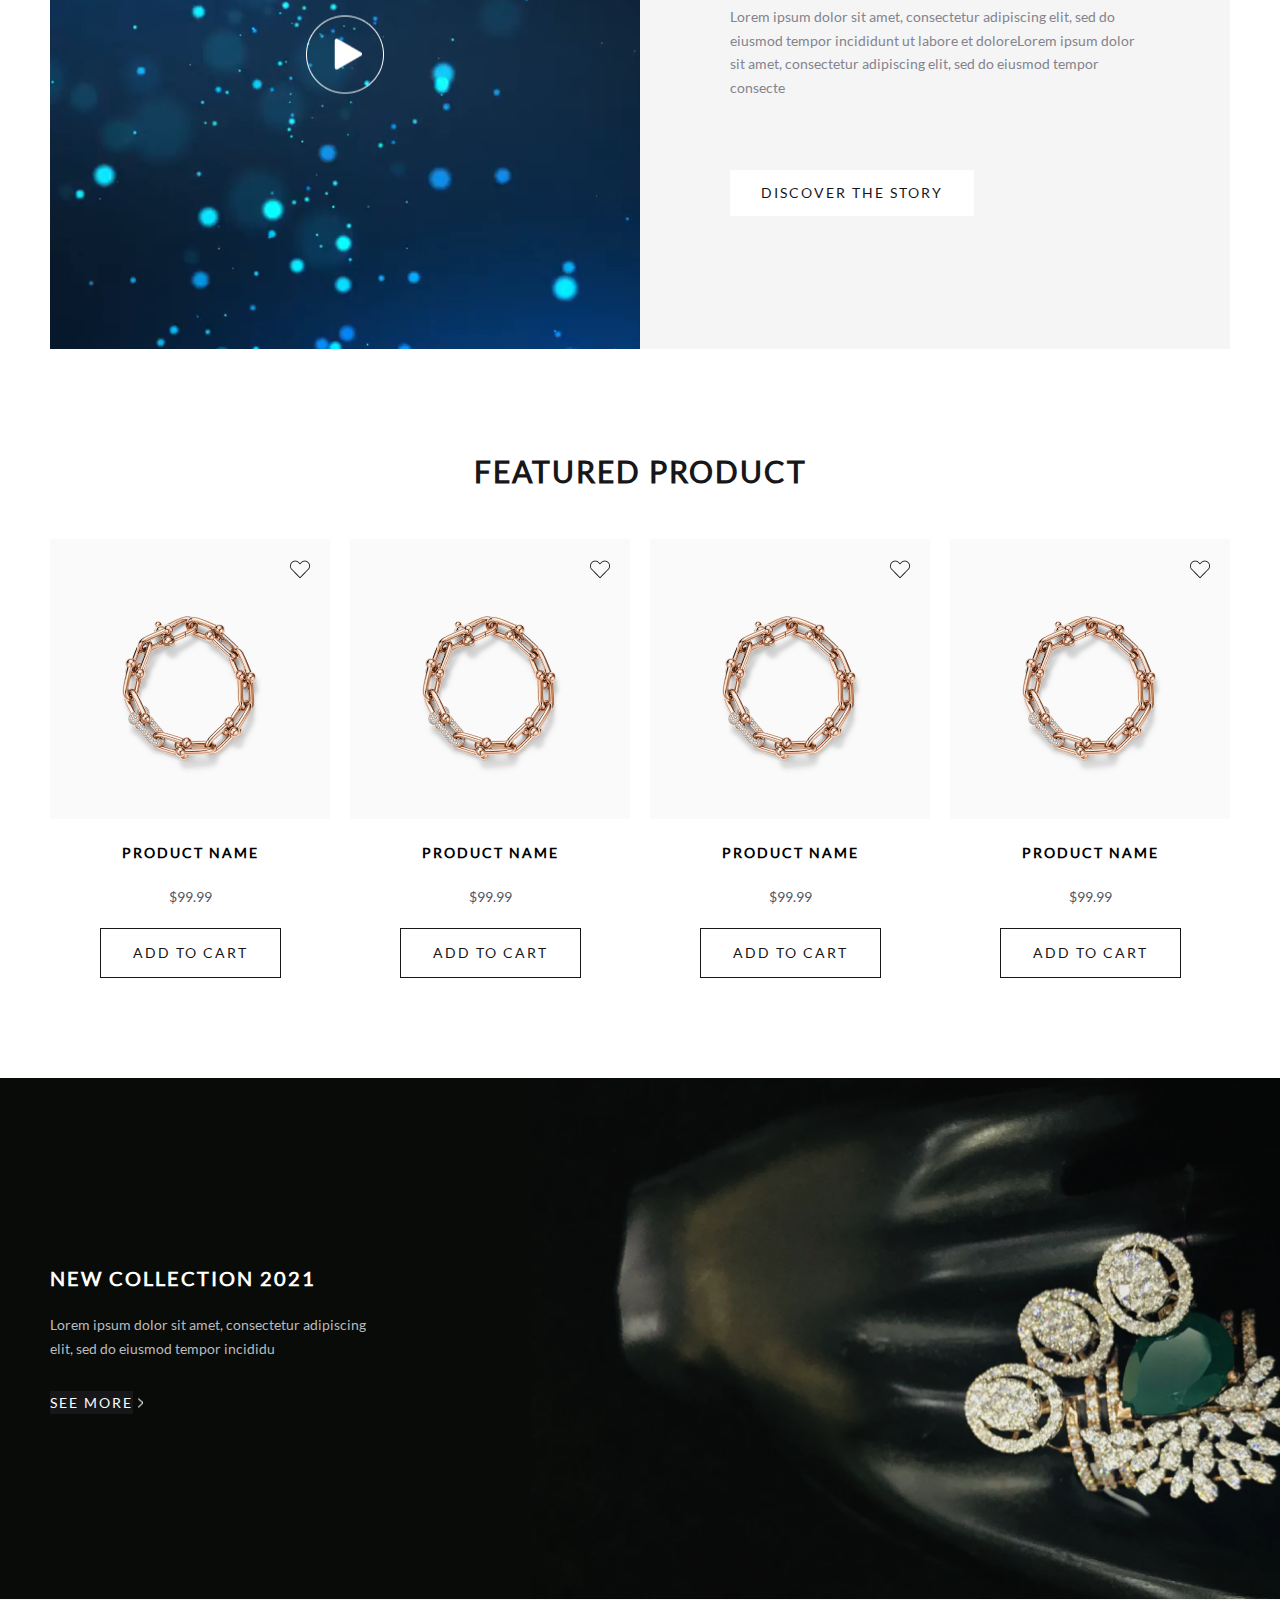
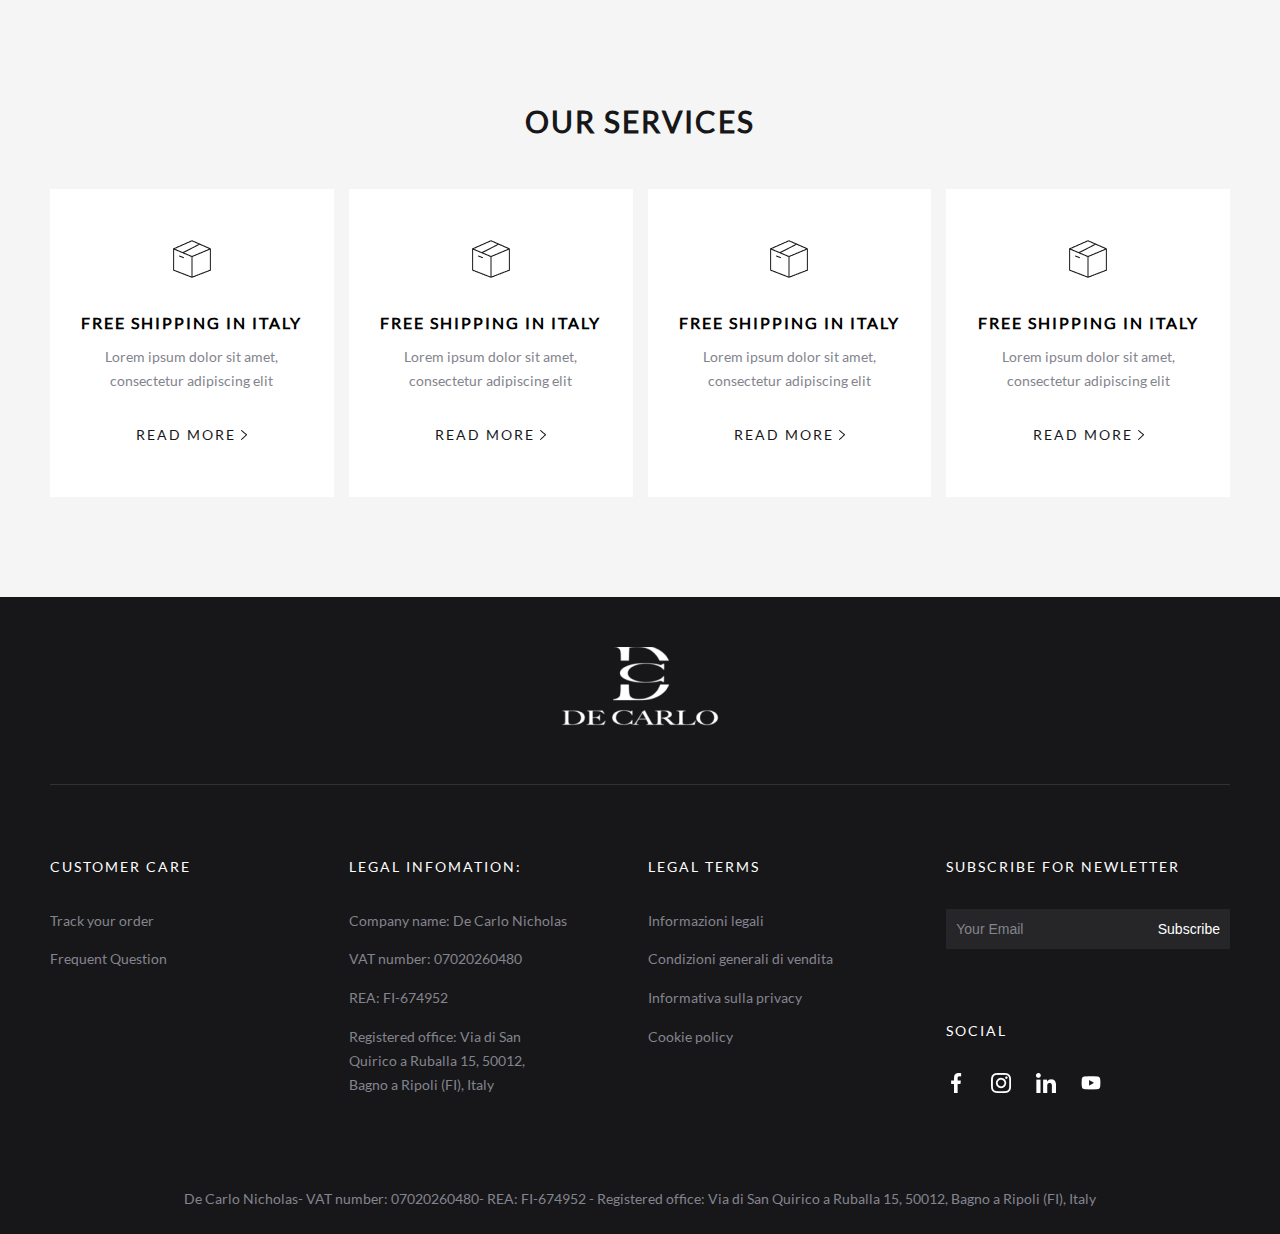
==== commit 708ea02b: "update home" ====
--- a/index.html
+++ b/index.html
@@ -14,7 +14,7 @@
     <header class="header">
         <div class="header-top">
             <div class="header-top__title">
-                <h5 class="h5">free shipping in italy</h5>
+                <p class="h5">free shipping in italy</p>
             </div>
             <div class="header-top__lang">
                 <div id="lang_sel">
@@ -39,7 +39,7 @@
                 <ul class="menu-main d-flex">
                     <li class="menu-item"><a class="menu-link" href="shop.html">Shop</a></li>
                     <li class="menu-item"><a class="menu-link" href="ourHistory.html">Our History</a></li>
-                    <li class="menu-item"><a class="menu-link" href="jewelery.html">Jewelery Production</a></li>
+                    <li class="menu-item"><a class="menu-link" href="careOfProduct.html">Jewelery Production</a></li>
                     <li class="menu-item"><a class="menu-link" href="become.html">Become a dealer</a></li>
                     <li class="menu-item"><a class="menu-link" href="contact.html">Contact</a></li>
                 </ul>
@@ -121,59 +121,40 @@
         <section class="shop-category p100">
             <div class="container">
                 <h1 class="h1 cl-primary mb-45 text-center">Shop By Category</h1>
-                <div class="shop-category__main shop-main">
+                <div class="shop-category__main shop-home">
                     <div class="row">
                         <div class="col-6 col-lg-3 mb-15-m">
                             <div class="shop-category__item">
                                 <a href="shop.html">
                                     <img src="./theme/frontend/images/cate1.png" alt="">
-                                    <button class="btn btn-cate">Ring</button></a>
+                                    <span class="btn btn-cate">
+                                        Ring
+                                    </span>
+                                </a>
                             </div>
                         </div>
                         <div class="col-6 col-lg-3 mb-15-m">
                             <div class="shop-category__item">
                                 <a href="shop.html">
                                     <img src="./theme/frontend/images/cate2.png" alt="">
-                                    <button class="btn btn-cate">bracelets</button></a>
+                                    <span class="btn btn-cate">bracelets</span></a>
                             </div>
                         </div>
                         <div class="col-6 col-lg-3">
                             <div class="shop-category__item">
                                 <a href="shop.html">
                                     <img src="./theme/frontend/images/cate3.png" alt="">
-                                    <button class="btn btn-cate">earings</button></a>
+                                    <span class="btn btn-cate">earings</span></a>
                             </div>
                         </div>
                         <div class="col-6 col-lg-3">
                             <div class="shop-category__item">
                                 <a href="shop.html">
                                     <img src="./theme/frontend/images/cate4.png" alt="">
-                                    <button class="btn btn-cate">necklage</button></a>
-                            </div>
-                        </div>
-                    </div>
-                    <!-- 
-                    <div class="shop-category__item">
-                        <a href="shop.html">
-                            <img src="./theme/frontend/images/cate1.png" alt="">
-                            <button class="btn btn-cate">Ring</button></a>
-                    </div>
-                    <div class="shop-category__item">
-                        <a href="shop.html">
-                            <img src="./theme/frontend/images/cate2.png" alt="">
-                            <button class="btn btn-cate">bracelets</button></a>
-                    </div>
-                    <div class="shop-category__item">
-                        <a href="shop.html">
-                            <img src="./theme/frontend/images/cate3.png" alt="">
-                            <button class="btn btn-cate">earings</button></a>
-                    </div>
-                    <div class="shop-category__item">
-                        <a href="shop.html">
-                            <img src="./theme/frontend/images/cate4.png" alt="">
-                            <button class="btn btn-cate">necklage</button></a>
-                    </div> 
-                -->
+                                    <span class="btn btn-cate">necklage</span></a>
+                            </div>
+                        </div>
+                    </div>
                 </div>
             </div>
 
@@ -209,7 +190,7 @@
         <section class="feature p100">
             <div class="container">
                 <h2 class="h1 cl-primary mb-45 text-center">Featured product</h2>
-                <div class="shop-featured__main shop-main">
+                <div class="shop-featured__main shop-home">
                     <div class="shop-featured__item product-item">
                         <img src="./theme/frontend/images/product.png" alt="">
                         <div class="product-love">
@@ -217,9 +198,9 @@
                                     alt=""></button>
                         </div>
                         <div class="product-item__content">
-                            <h4 class="product-name h5 mb-20">
+                            <h3 class="product-name h5 mb-20">
                                 Product Name
-                            </h4>
+                            </h3>
                             <p class="price">$99.99</p>
                             <a href="shop.html" class="btn btn-border">Add to cart</a>
                         </div>
@@ -231,9 +212,9 @@
                                     alt=""></button>
                         </div>
                         <div class="product-item__content">
-                            <h4 class="product-name h5 mb-20">
+                            <h3 class="product-name h5 mb-20">
                                 Product Name
-                            </h4>
+                            </h3>
                             <p class="price">$99.99</p>
                             <a href="shop.html" class="btn btn-border">Add to cart</a>
                         </div>
@@ -245,9 +226,9 @@
                                     alt=""></button>
                         </div>
                         <div class="product-item__content">
-                            <h4 class="product-name h5 mb-20">
+                            <h3 class="product-name h5 mb-20">
                                 Product Name
-                            </h4>
+                            </h3>
                             <p class="price">$99.99</p>
                             <a href="shop.html" class="btn btn-border">Add to cart</a>
                         </div>
@@ -259,9 +240,9 @@
                                     alt=""></button>
                         </div>
                         <div class="product-item__content">
-                            <h4 class="product-name h5 mb-20">
+                            <h3 class="product-name h5 mb-20">
                                 Product Name
-                            </h4>
+                            </h3>
                             <p class="price">$99.99</p>
                             <a href="shop.html" class="btn btn-border">Add to cart</a>
                         </div>
@@ -274,7 +255,8 @@
             <div class="container">
                 <div class="collection-main">
                     <h2 class="h3 cl-w mb-20">new collection 2021</h2>
-                    <p class="description collection-text">Lorem ipsum dolor sit amet, consectetur adipiscing elit, sed
+                    <p class="description collection-text mb-30">Lorem ipsum dolor sit amet, consectetur adipiscing
+                        elit, sed
                         do eiusmod tempor incididu</p>
                     <a href="" class="btn btn-see">see more</a>
                 </div>
@@ -289,9 +271,9 @@
                         <div class="col-12 col-md-6 col-lg-3">
                             <div class="service-item mb-20">
                                 <img src="./theme/frontend/images/parcel 1.png" alt="">
-                                <h4 class="product-name h4">
+                                <h3 class="product-name h4 mb-10 mt-30">
                                     free shipping in italy
-                                </h4>
+                                </h3>
                                 <p class="price">Lorem ipsum dolor sit amet, consectetur adipiscing elit</p>
                                 <a href="shop.html" class="btn btn-service">read more <img
                                         src="./theme/frontend/images/readmore.png" alt=""></a>
@@ -300,9 +282,9 @@
                         <div class="col-12 col-md-6 col-lg-3">
                             <div class="service-item mb-20">
                                 <img src="./theme/frontend/images/parcel 1.png" alt="">
-                                <h4 class="product-name h4">
+                                <h3 class="product-name h4 mb-10 mt-30">
                                     free shipping in italy
-                                </h4>
+                                </h3>
                                 <p class="price">Lorem ipsum dolor sit amet, consectetur adipiscing elit</p>
                                 <a href="shop.html" class="btn btn-service">read more <img
                                         src="./theme/frontend/images/readmore.png" alt=""></a>
@@ -311,9 +293,9 @@
                         <div class="col-12 col-md-6 col-lg-3">
                             <div class="service-item mb-20">
                                 <img src="./theme/frontend/images/parcel 1.png" alt="">
-                                <h4 class="product-name h4">
+                                <h3 class="product-name h4 mb-10 mt-30">
                                     free shipping in italy
-                                </h4>
+                                </h3>
                                 <p class="price">Lorem ipsum dolor sit amet, consectetur adipiscing elit</p>
                                 <a href="shop.html" class="btn btn-service">read more <img
                                         src="./theme/frontend/images/readmore.png" alt=""></a>
@@ -322,9 +304,9 @@
                         <div class="col-12 col-md-6 col-lg-3">
                             <div class="service-item mb-20">
                                 <img src="./theme/frontend/images/parcel 1.png" alt="">
-                                <h4 class="product-name h4">
+                                <h3 class="product-name h4 mb-10 mt-30">
                                     free shipping in italy
-                                </h4>
+                                </h3>
                                 <p class="price">Lorem ipsum dolor sit amet, consectetur adipiscing elit</p>
                                 <a href="shop.html" class="btn btn-service">read more <img
                                         src="./theme/frontend/images/readmore.png" alt=""></a>
@@ -350,7 +332,7 @@
                 <div class="row">
                     <div class="col-12 col-md-6 col-lg-3 order-2 mb-60-m">
                         <div class="footer-mid__item">
-                            <h5 class="footer-mid__item-title">customer care</h5>
+                            <h2 class="footer-mid__item-title">customer care</h2>
                             <div class="footer-mid__item-des">
                                 <ul>
                                     <li class="footer__item-des-item"><a href="#" class="footer-mid__text">Track your
@@ -364,7 +346,7 @@
                     <div class="col-12 col-md-6 col-lg-3 order-3 mb-60-m">
 
                         <div class="footer-mid__item">
-                            <h5 class="footer-mid__item-title">legal infomation:</h5>
+                            <h2 class="footer-mid__item-title">legal infomation:</h2>
                             <div class="footer-mid__item-des">
                                 <ul>
                                     <li class="footer__item-des-item">
@@ -388,7 +370,7 @@
                     <div class="col-12 col-md-6 col-lg-3 order-4">
 
                         <div class="footer-mid__item">
-                            <h5 class="footer-mid__item-title">legal terms</h5>
+                            <h2 class="footer-mid__item-title">legal terms</h2>
                             <div class="footer-mid__item-des">
                                 <ul>
                                     <li class="footer__item-des-item"><a href="#" class="footer-mid__text">Informazioni
@@ -405,7 +387,7 @@
                     </div>
                     <div class="col-12 col-md-6 col-lg-3 order-1 mb-60-m">
                         <div class="footer-mid__item">
-                            <h5 class="footer-mid__item-title">subscribe for newletter</h5>
+                            <h2 class="footer-mid__item-title">subscribe for newletter</h2>
                             <div class="footer-mid__item-des">
                                 <form action="" class="form-footer">
                                     <input type="email" name="email" class="footer-input" id=""
@@ -413,7 +395,7 @@
                                     <button type="submit" class="footer-button">Subscribe</button>
                                 </form>
                             </div>
-                            <h5 class="footer-mid__item-title">social</h5>
+                            <h2 class="footer-mid__item-title">social</h2>
                             <div class="footer-social">
                                 <ul class="footer-social-ul d-flex">
                                     <li class="footer-social-li"><a href="#" class="footer-social-link"><img
--- a/theme/frontend/css/root.css
+++ b/theme/frontend/css/root.css
@@ -23,7 +23,9 @@
 :root {
   --color: #17171a;
   --black: #171719;
+  --black3: #babcc4;
   --white: #fff;
+  --gray: #bababf;
   --gray2: #84848e;
 
   --heading-h1: 3rem;
@@ -86,27 +88,32 @@
   text-transform: uppercase;
 }
 
-h1, .h1 {
+h1,
+.h1 {
   font-size: var(--heading-h1);
   line-height: var(--lh-h1);
 }
 
-h2, .h2 {
+h2,
+.h2 {
   font-size: var(--heading-h2);
   line-height: var(--lh-h2);
 }
 
-h3, .h3 {
+h3,
+.h3 {
   font-size: var(--heading-h3);
   line-height: var(--lh-h3);
 }
 
-h4, .h4 {
+h4,
+.h4 {
   font-size: var(--heading-h4);
   line-height: var(--lh-h4);
 }
 
-h5, .h5 {
+h5,
+.h5 {
   font-size: var(--heading-h5);
   line-height: var(--lh-h5);
 }
@@ -136,6 +143,10 @@
   text-align: center;
 }
 
+.text-underline {
+  text-decoration: underline;
+}
+
 .mb-10 {
   margin-bottom: 10px;
 }
@@ -144,6 +155,10 @@
   margin-bottom: 15px;
 }
 
+.mb-16 {
+  margin-bottom: 16px;
+}
+
 .mb-20 {
   margin-bottom: 20px;
 }
@@ -152,10 +167,29 @@
   margin-bottom: 25px;
 }
 
+.mb-30 {
+  margin-bottom: 30px;
+}
+.mb-40 {
+  margin-bottom: 40px;
+}
+
 .mb-45 {
   margin-bottom: 45px;
 }
 
+.mb-50 {
+  margin-bottom: 50px;
+}
+
+.mb-80 {
+  margin-bottom: 80px;
+}
+
+.mb-85 {
+  margin-bottom: 85px;
+}
+
 .mt-25 {
   margin-top: 25px;
 }
@@ -166,6 +200,10 @@
 
 .mt-50 {
   margin-top: 50px;
+}
+
+.mt-100 {
+  margin-top: 100px;
 }
 
 .p100 {
@@ -285,4 +323,4 @@
 
 .product-love .img-love {
   margin: 0;
-}+}
--- a/theme/frontend/css/style.css
+++ b/theme/frontend/css/style.css
@@ -265,7 +265,7 @@
   background: url(../images/Arrow-right.png);
 }
 
-.shop-main {
+.shop-home {
   display: flex;
   justify-content: space-between;
   align-items: center;
@@ -295,7 +295,6 @@
 }
 
 .shop-category__item a {
-  color: var(--white);
   border: none;
   cursor: pointer;
 }
@@ -369,17 +368,8 @@
   max-width: 327px;
 }
 
-.collection-main .title-main {
-  font-size: 20px;
-  line-height: 30px;
-  color: var(--white);
-  text-align: left;
-  margin-bottom: 20px;
-}
-
 .collection-text {
-  margin-bottom: 30px;
-  color: #bababf;
+  color: var(--gray);
 }
 
 .btn-see {
@@ -409,11 +399,6 @@
   text-align: center;
 }
 
-.service-item .product-name {
-  margin-top: 30px;
-  margin-bottom: 10px;
-}
-
 .service-item .price {
   color: var(--gray2);
   margin-bottom: 30px;
@@ -424,7 +409,7 @@
 }
 
 .footer {
-  background: #171719;
+  background: var(--black);
 }
 
 .footer-logo-link {
@@ -590,3 +575,158 @@
   height: 100%;
   object-fit: cover;
 }
+
+/* become */
+
+.form-item__title {
+  margin-bottom: 11px;
+}
+
+.become-form__item .form-control,
+.become-form__item .form-select__option,
+.become-checkbox {
+  text-transform: inherit;
+}
+
+.form-select,
+.form-input-item {
+  height: 60px;
+}
+
+.form-input-item,
+.form-textarea {
+  color: var(--black3);
+}
+
+.form-control-item {
+  width: 100%;
+  padding: 18px 20px;
+  background: var(--white);
+  border: 1px solid #ececec;
+}
+
+.form-checkbox {
+  width: 24px;
+  height: 24px;
+}
+
+.become-checkbox {
+  flex: 1;
+  margin-left: 20px;
+}
+
+.btn-become {
+  padding: 13px 38px;
+  background: var(--color);
+  color: var(--white);
+}
+
+.btn-become:hover {
+  background: var(--white);
+  color: var(--color);
+}
+
+.contact-item {
+  padding: 50px 29px;
+  background: var(--white);
+  border: 1px solid #ececec;
+  height: 100%;
+}
+
+.contact-item__des {
+  margin-bottom: 5px;
+}
+
+.open-time:not(:last-child) {
+  margin-bottom: 5px;
+}
+
+.care-item {
+  padding: 50px 40px 55px;
+  border: 1px solid #ececec;
+}
+
+.care-item__title.h4 {
+  line-height: 19px;
+}
+
+.founder {
+  background: url(../images/founder.png) no-repeat center center;
+  padding: 205px 0;
+  background-size: cover;
+}
+
+.founder-title {
+  margin-bottom: 27px;
+  line-height: 1.5em;
+}
+
+.founder-des {
+  color: var(--gray);
+  font-weight: 600;
+}
+
+.cleaning {
+  flex-wrap: wrap;
+}
+
+.cleaning-main {
+  padding: 148px 90px;
+  background: #f5f5f5;
+  width: 50%;
+}
+
+.cleaning-main .h1 {
+  line-height: 4rem;
+}
+
+.img-container__img {
+  width: 100%;
+}
+
+.btn-cleaning {
+  padding: 13px 34px;
+}
+
+.collection-product {
+  padding: 151px 0;
+  background: url(../images/shop.png) no-repeat center right;
+}
+
+.collection-product-title {
+  margin-bottom: 5px;
+}
+
+.collection-product__descrition {
+  color: var(--gray);
+  max-width: 327px;
+}
+
+.shop-collection {
+  flex-wrap: wrap;
+}
+
+.shop-main {
+  display: grid;
+  grid-template-columns: repeat(4, 1fr);
+  grid-column-gap: 18px;
+  grid-row-gap: 60px;
+}
+
+.breadcrumb-filter {
+  justify-content: space-between;
+  align-items: center;
+  margin-bottom: 58px;
+}
+
+.filter-sort {
+  margin-right: 68px;
+}
+
+.filter-filter,
+.filter-sort {
+  border: none;
+  padding: 0;
+  font-weight: 600;
+  line-height: 19px;
+}
--- a/theme/frontend/css/responsive.css
+++ b/theme/frontend/css/responsive.css
@@ -1,120 +1,29 @@
 @media (min-width: 576px) {
-  .col-sm-auto {
-    flex: 0 0 auto;
-    width: auto;
-  }
-  .col-sm-1 {
-    flex: 0 0 auto;
-    width: 8.33333333%;
-  }
-  .col-sm-2 {
-    flex: 0 0 auto;
-    width: 16.66666667%;
-  }
-  .col-sm-3 {
+  .container,
+  .container-fluid {
+    max-width: 540px;
+  }
+}
+@media (min-width: 768px) {
+  .col-md-3 {
     flex: 0 0 auto;
     width: 25%;
   }
-  .col-sm-4 {
+  .col-md-4 {
     flex: 0 0 auto;
     width: 33.33333333%;
   }
-  .col-sm-5 {
-    flex: 0 0 auto;
-    width: 41.66666667%;
-  }
-  .col-sm-6 {
+  .col-md-6 {
     flex: 0 0 auto;
     width: 50%;
   }
-  .col-sm-7 {
-    flex: 0 0 auto;
-    width: 58.33333333%;
-  }
-  .col-sm-8 {
-    flex: 0 0 auto;
-    width: 66.66666667%;
-  }
-  .col-sm-9 {
-    flex: 0 0 auto;
-    width: 75%;
-  }
-  .col-sm-10 {
-    flex: 0 0 auto;
-    width: 83.33333333%;
-  }
-  .col-sm-11 {
-    flex: 0 0 auto;
-    width: 91.66666667%;
-  }
-  .col-sm-12 {
+  .col-md-12 {
     flex: 0 0 auto;
     width: 100%;
   }
   .container,
-  .container-fluid,
-  .container-sm {
-    max-width: 540px;
-  }
-}
-@media (min-width: 768px) {
-  .col-md-auto {
-    flex: 0 0 auto;
-    width: auto;
-  }
-  .col-md-1 {
-    flex: 0 0 auto;
-    width: 8.33333333%;
-  }
-  .col-md-2 {
-    flex: 0 0 auto;
-    width: 16.66666667%;
-  }
-  .col-md-3 {
-    flex: 0 0 auto;
-    width: 25%;
-  }
-  .col-md-4 {
-    flex: 0 0 auto;
-    width: 33.33333333%;
-  }
-  .col-md-5 {
-    flex: 0 0 auto;
-    width: 41.66666667%;
-  }
-  .col-md-6 {
-    flex: 0 0 auto;
-    width: 50%;
-  }
-  .col-md-7 {
-    flex: 0 0 auto;
-    width: 58.33333333%;
-  }
-  .col-md-8 {
-    flex: 0 0 auto;
-    width: 66.66666667%;
-  }
-  .col-md-9 {
-    flex: 0 0 auto;
-    width: 75%;
-  }
-  .col-md-10 {
-    flex: 0 0 auto;
-    width: 83.33333333%;
-  }
-  .col-md-11 {
-    flex: 0 0 auto;
-    width: 91.66666667%;
-  }
-  .col-md-12 {
-    flex: 0 0 auto;
-    width: 100%;
-  }
-  .container,
-  .container-fluid,
-  .container-md,
-  .container-sm {
-    max-width: 720px;
+  .container-fluid {
+    max-width: 72rem;
   }
 
   .menu-main {
@@ -135,18 +44,6 @@
   }
 }
 @media (min-width: 992px) {
-  .col-lg-auto {
-    flex: 0 0 auto;
-    width: auto;
-  }
-  .col-lg-1 {
-    flex: 0 0 auto;
-    width: 8.33333333%;
-  }
-  .col-lg-2 {
-    flex: 0 0 auto;
-    width: 16.66666667%;
-  }
   .col-lg-3 {
     flex: 0 0 auto;
     width: 25%;
@@ -155,37 +52,9 @@
     flex: 0 0 auto;
     width: 33.33333333%;
   }
-  .col-lg-5 {
-    flex: 0 0 auto;
-    width: 41.66666667%;
-  }
   .col-lg-6 {
     flex: 0 0 auto;
     width: 50%;
-  }
-  .col-lg-7 {
-    flex: 0 0 auto;
-    width: 58.33333333%;
-  }
-  .col-lg-8 {
-    flex: 0 0 auto;
-    width: 66.66666667%;
-  }
-  .col-lg-9 {
-    flex: 0 0 auto;
-    width: 75%;
-  }
-  .col-lg-10 {
-    flex: 0 0 auto;
-    width: 83.33333333%;
-  }
-  .col-lg-11 {
-    flex: 0 0 auto;
-    width: 91.66666667%;
-  }
-  .col-lg-12 {
-    flex: 0 0 auto;
-    width: 100%;
   }
   .navbar-expand-lg .navbar-toggler {
     display: none;
@@ -194,10 +63,7 @@
     flex-wrap: nowrap;
   }
   .container,
-  .container-fluid,
-  .container-lg,
-  .container-md,
-  .container-sm {
+  .container-fluid {
     max-width: 960px;
   }
 
@@ -207,72 +73,17 @@
   }
 }
 @media (min-width: 1200px) {
-  .col-xl-auto {
-    flex: 0 0 auto;
-    width: auto;
-  }
-  .col-xl-1 {
-    flex: 0 0 auto;
-    width: 8.33333333%;
-  }
-  .col-xl-2 {
-    flex: 0 0 auto;
-    width: 16.66666667%;
-  }
-  .col-xl-3 {
-    flex: 0 0 auto;
-    width: 25%;
-  }
-  .col-xl-4 {
-    flex: 0 0 auto;
-    width: 33.33333333%;
-  }
-  .col-xl-5 {
-    flex: 0 0 auto;
-    width: 41.66666667%;
-  }
-  .col-xl-6 {
-    flex: 0 0 auto;
-    width: 50%;
-  }
-  .col-xl-7 {
-    flex: 0 0 auto;
-    width: 58.33333333%;
-  }
-  .col-xl-8 {
-    flex: 0 0 auto;
-    width: 66.66666667%;
-  }
-  .col-xl-9 {
-    flex: 0 0 auto;
-    width: 75%;
-  }
-  .col-xl-10 {
-    flex: 0 0 auto;
-    width: 83.33333333%;
-  }
-  .col-xl-11 {
-    flex: 0 0 auto;
-    width: 91.66666667%;
-  }
-  .col-xl-12 {
-    flex: 0 0 auto;
-    width: 100%;
-  }
   .container,
-  .container-lg,
-  .container-md,
-  .container-sm,
   .container-xl {
-    max-width: 1210px;
+    max-width: 121rem;
   }
   .container-fluid {
-    max-width: 1010px;
+    max-width: 101rem;
   }
 }
 @media screen and (max-width: 1200px) {
   .header-top__lang {
-    right: 15px;
+    right: 1.5rem;
   }
 
   #lang_sel .nav-lang .icl-item {
@@ -281,14 +92,14 @@
   }
 
   .header-bottom {
-    padding: 15px;
+    padding: 1.5rem;
   }
 
   .menu-main .menu-item:not(:first-child) {
-    padding-left: 15px;
-  }
-  .shop-main .product-item:not(:last-child) {
-    margin-right: 15px;
+    padding-left: 1.5rem;
+  }
+  .shop-home .product-item:not(:last-child) {
+    margin-right: 1.5rem;
   }
 }
 @media screen and (max-width: 991px) {
@@ -313,14 +124,14 @@
   }
   .menu-main {
     align-items: flex-start;
-    padding: 30px 15px;
+    padding: 3rem 1.5rem;
     flex-direction: column;
   }
   .menu-main .menu-item {
     padding-left: 0 !important;
   }
   .menu-item:not(:last-child) {
-    margin-bottom: 15px;
+    margin-bottom: 1.5rem;
   }
   .overlay.active {
     display: block;
@@ -333,7 +144,12 @@
 @media (min-width: 768px) and (max-width: 991px) {
   .history-item:not(:nth-child(2)) .history-item__content.his_items,
   .history-item:nth-child(2) .history-item__img.his_items {
-    margin-right: 50px;
+    margin-right: 5rem;
+  }
+
+  .contact-main .col-lg-3:nth-child(1),
+  .contact-main .col-lg-3:nth-child(2) {
+    margin-bottom: 20px;
   }
 }
 
@@ -344,17 +160,21 @@
   }
 
   .mt-50 {
-    margin-top: 30px;
+    margin-top: 3rem;
+  }
+
+  .mt-100 {
+    margin-top: 5rem;
   }
 
   .mb-20 {
-    margin-bottom: 10px;
+    margin-bottom: 1rem;
   }
   .mb-45 {
-    margin-bottom: 20px;
+    margin-bottom: 2rem;
   }
   .slider-slide__item {
-    bottom: 15px;
+    bottom: 1.5rem;
   }
   .p100 {
     padding: 40px 0;
@@ -363,34 +183,34 @@
     height: 40px;
   }
   .header-top {
-    padding: 13px 15px;
+    padding: 13px 1.5rem;
     text-align: left;
   }
   .banner-main .slider-nav {
-    left: 15px;
-    right: 15px;
+    left: 1.5rem;
+    right: 1.5rem;
   }
   .slider-slide img {
     width: 100%;
-    min-height: 320px;
+    min-height: 32rem;
     object-fit: cover;
   }
   .btn-cate {
-    bottom: 10px;
+    bottom: 1rem;
   }
   .discover-media {
     width: 100%;
-    height: 100vw;
+    height: calc(100vw - 30px);
   }
 
   .discover-main {
-    padding: 60px 30px;
+    padding: 60px 3rem;
     width: 100%;
   }
 
   .product-love {
-    top: 10px;
-    right: 10px;
+    top: 1rem;
+    right: 1rem;
   }
 
   .btn-border {
@@ -406,15 +226,15 @@
   }
 
   .collection-main .mb-20 {
-    margin-bottom: 20px;
+    margin-bottom: 2rem;
   }
 
   .mb-15-m {
-    margin-bottom: 15px;
+    margin-bottom: 1.5rem;
   }
 
   .service-item.mb-20 {
-    margin-bottom: 20px;
+    margin-bottom: 2rem;
   }
 
   .banner-page {
@@ -423,12 +243,30 @@
 
   .history-item:not(:last-child) {
     margin-bottom: 70px;
-}
+  }
+
+  .cleaning-main {
+    width: 100%;
+  }
+
+  .care-main .col-lg-4:not(:last-child) {
+    margin-bottom: 20px;
+  }
+
+  .cleaning {
+    flex-direction: column-reverse;
+  }
+
+  .shop-main {
+    grid-template-columns: repeat(2, 1fr);
+    grid-column-gap: 15px;
+    grid-row-gap: 40px;
+  }
 }
 
 @media (max-width: 576px) {
   .product-item {
-    min-width: 150px;
+    min-width: 15rem;
   }
 
   .footer-top {
@@ -436,18 +274,22 @@
   }
 
   .footer-logo-img {
-    height: 50px;
+    height: 5rem;
   }
 
   .footer-mid {
-    padding-top: 50px;
-    padding-bottom: 50px;
+    padding-top: 5rem;
+    padding-bottom: 5rem;
   }
 
   .mb-60-m {
     margin-bottom: 60px;
   }
 
+  .mb-15 {
+    margin-bottom: 20px;
+  }
+
   .order-1 {
     order: 1;
   }
@@ -470,10 +312,59 @@
   }
 
   .history-item__content {
-    padding: 30px 0 0;
+    padding: 3rem 0 0;
   }
 
   .why {
     padding: 70px 0;
   }
-}
+
+  .contact-main .col-lg-3:not(:last-child) {
+    margin-bottom: 20px;
+  }
+
+  .contact-bottom .open {
+    font-size: 1.4rem;
+  }
+
+  .founder {
+    padding: 70px 15px;
+  }
+
+  .cleaning-main {
+    padding: 60px 30px 90px;
+  }
+
+  .collection-product {
+    padding: 30px 8px;
+  }
+
+  .collection-product__descrition {
+    max-width: 176px;
+  }
+
+  .collection-product-title {
+    font-size: 1.8rem;
+    line-height: 1.5em;
+    font-weight: 600;
+  }
+
+  .breadcrumb-filter {
+    flex-direction: column;
+    align-items: flex-start;
+    margin-bottom: 40px;
+  }
+
+  .breadcrumb-filter .number {
+    margin-bottom: 20px;
+  }
+
+  .filter-block {
+    justify-content: space-between;
+    width: 100%;
+  }
+
+  .filter-sort {
+    margin-right: auto;
+  }
+}
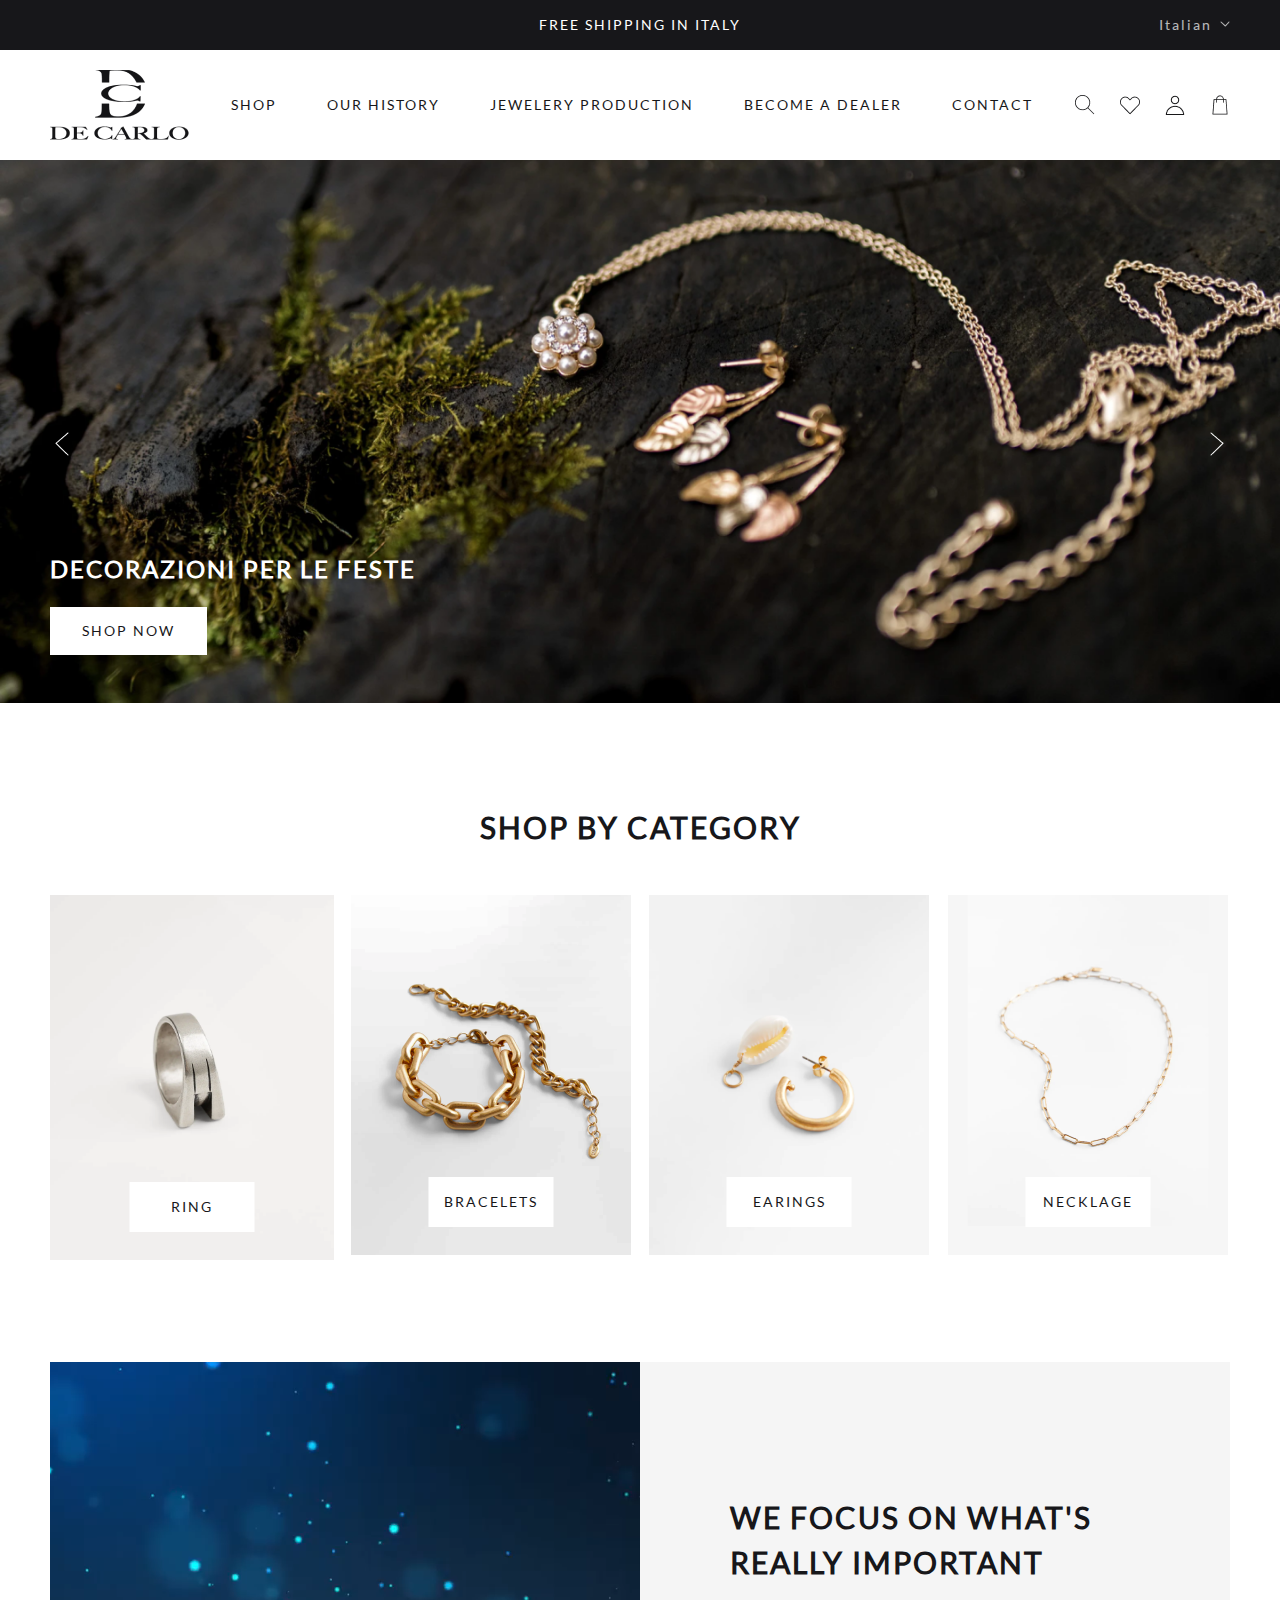
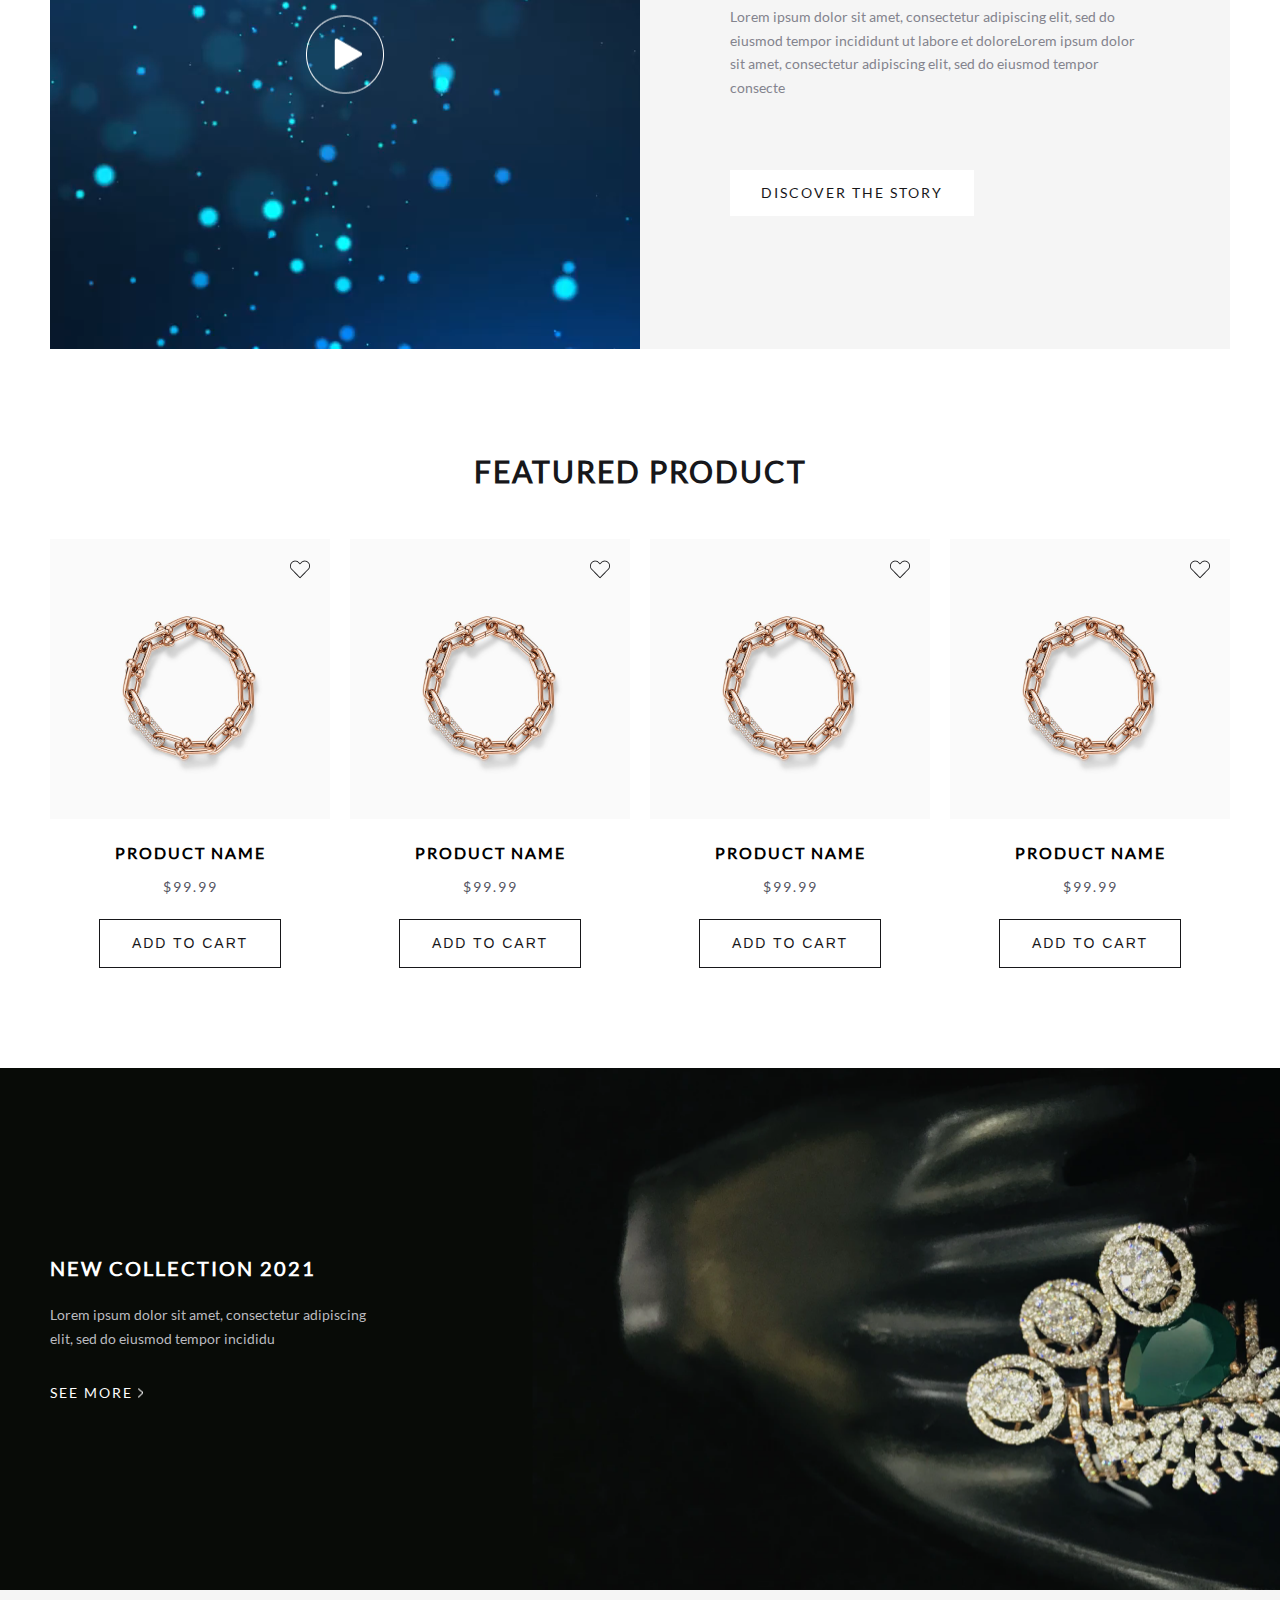
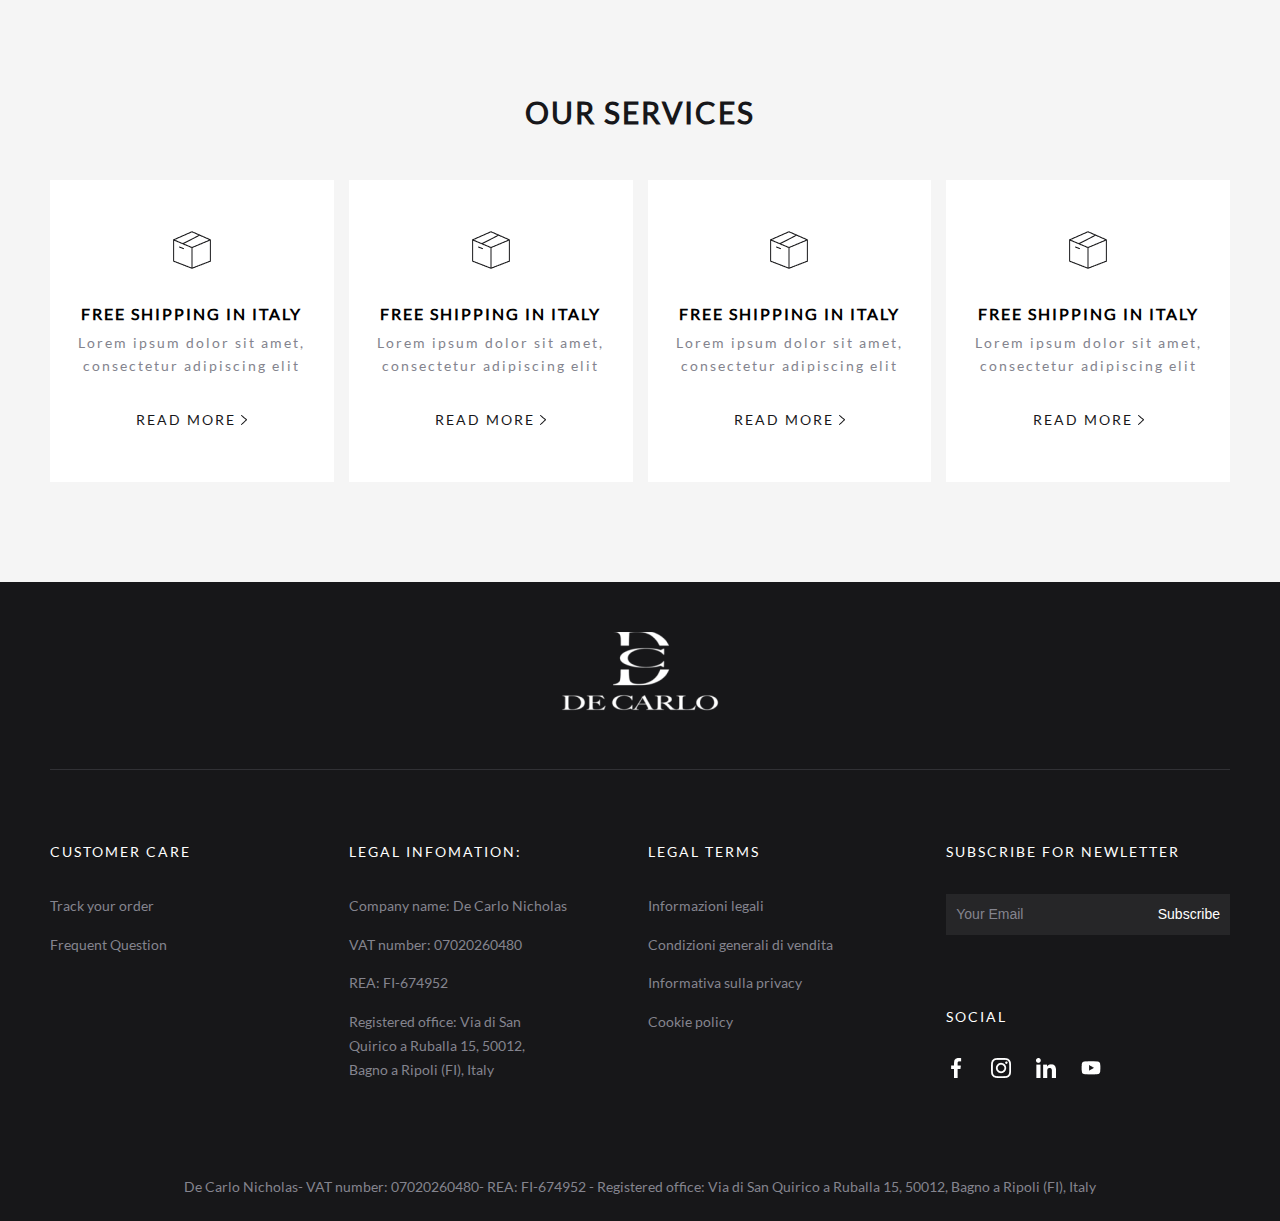
==== commit 3ead216d: "update css" ====
--- a/index.html
+++ b/index.html
@@ -11,16 +11,16 @@
 </head>
 
 <body>
-    <header class="header">
-        <div class="header-top">
+    <header class="header position-relative">
+        <div class="header-top position-relative text-center">
             <div class="header-top__title">
-                <p class="h5">free shipping in italy</p>
-            </div>
-            <div class="header-top__lang">
-                <div id="lang_sel">
-                    <ul class="nav-lang">
-                        <li class="nav-lang-item">
-                            <a class="lang_sel_sel icl-it" href="#">Italian</a>
+                <p class="h5 cl-w">free shipping in italy</p>
+            </div>
+            <div class="position-absolute header-top__lang t-0 r-5 h-5">
+                <div id="lang_sel" class="position-relative">
+                    <ul class="nav-lang m-0 d-inline-block">
+                        <li class="nav-lang-item d-block position-relative">
+                            <a class="h5 cl-w lang_sel_sel position-relation d-block icl-it" href="#">Italian</a>
                             <ul class="icl-item">
                                 <li class="icl-item-lang icl-it"><a href="#" class="lang-link">Italian</a></li>
                                 <li class="icl-item-lang icl-en"><a href="#" class="lang-link">English</a></li>
@@ -30,43 +30,44 @@
                 </div>
             </div>
         </div>
-        <nav class="header-bottom navbar-expand-lg">
+        <nav class="header-bottom align-center justify-between z-2 position-relative d-flex navbar-expand-lg">
             <div class="header-logo">
-                <a class="inline-link" href="index.html"><img src="./theme/frontend/images/logo.png"
-                        class="header-logo-img" alt="logo"></a>
+                <a class="d-inline-block h100" href="index.html"><img src="./theme/frontend/images/logo.png"
+                        class="header-logo-img h100" alt="logo"></a>
             </div>
             <nav class="header-menu">
-                <ul class="menu-main d-flex">
-                    <li class="menu-item"><a class="menu-link" href="shop.html">Shop</a></li>
-                    <li class="menu-item"><a class="menu-link" href="ourHistory.html">Our History</a></li>
-                    <li class="menu-item"><a class="menu-link" href="careOfProduct.html">Jewelery Production</a></li>
-                    <li class="menu-item"><a class="menu-link" href="become.html">Become a dealer</a></li>
-                    <li class="menu-item"><a class="menu-link" href="contact.html">Contact</a></li>
+                <ul class="menu-main align-center d-flex">
+                    <li class="menu-item"><a class="menu-link h5 cl-black" href="shop.html">Shop</a></li>
+                    <li class="menu-item"><a class="menu-link h5 cl-black" href="ourHistory.html">Our History</a></li>
+                    <li class="menu-item"><a class="menu-link h5 cl-black" href="careOfProduct.html">Jewelery
+                            Production</a></li>
+                    <li class="menu-item"><a class="menu-link h5 cl-black" href="become.html">Become a dealer</a></li>
+                    <li class="menu-item"><a class="menu-link h5 cl-black" href="contact.html">Contact</a></li>
                 </ul>
             </nav>
             <div class="header-populated d-flex">
-                <div class="header-populated__item">
+                <div class="header-populated__item h-2 w-2">
                     <div class="header-search">
                         <button class="button-primary button-search">
                             <img src="./theme/frontend/images/search.png" alt="Search">
                         </button>
                     </div>
                 </div>
-                <div class="header-populated__item">
+                <div class="header-populated__item h-2 w-2">
                     <div class="header-love">
                         <button class="button-primary button-love">
                             <img src="./theme/frontend/images/love.png" alt="Love">
                         </button>
                     </div>
                 </div>
-                <div class="header-populated__item">
+                <div class="header-populated__item h-2 w-2">
                     <div class="header-user">
                         <button class="button-primary button-user">
                             <img src="./theme/frontend/images/user.png" alt="User">
                         </button>
                     </div>
                 </div>
-                <div class="header-populated__item">
+                <div class="header-populated__item h-2 w-2">
                     <div class="header-bag">
                         <button class="button-primary button-bag">
                             <img src="./theme/frontend/images/bag.png" alt="Bag">
@@ -74,36 +75,36 @@
                     </div>
                 </div>
                 <button class="header-button navbar-toggler collapsed" type="button">
-                    <span class="navbar-toggler-icon"></span>
+                    <span class="d-inline-block navbar-toggler-icon h-2 w-2"></span>
                 </button>
             </div>
         </nav>
-        <div class="overlay"></div>
+        <div class="overlay w100 h100 t-0 l-0 position-fixed z-1"></div>
     </header>
     <main class="main">
-        <section class="banner-main">
-            <div class="slider-container">
-                <div class="slider-slide">
-                    <img src="./theme/frontend/images/Banner.png" alt="Image 1">
-                    <div class="slider-slide__item">
+        <section class="banner-main position-relative">
+            <div class="slider-container w100">
+                <div class="slider-slide w100 h100 position-relative">
+                    <img class="w100" src="./theme/frontend/images/Banner.png" alt="Image 1">
+                    <div class="slider-slide__item l-0 r-0 position-absolute">
                         <div class="container">
                             <h2 class="h2 mb-20 cl-w">Decorazioni per le feste</h2>
                             <a href="shop.html" class="btn btn-banner">Shop now</a>
                         </div>
                     </div>
                 </div>
-                <div class="slider-slide">
-                    <img src="./theme/frontend/images/Banner.png" alt="Image 2">
-                    <div class="slider-slide__item">
+                <div class="slider-slide w100 h100 position-relative">
+                    <img class="w100" src="./theme/frontend/images/Banner.png" alt="Image 2">
+                    <div class="slider-slide__item l-0 r-0 position-absolute">
                         <div class="container">
                             <h2 class="h2 mb-20 cl-w">Decorazioni per le feste 2</h2>
                             <a href="shop.html" class="btn btn-banner">Shop now</a>
                         </div>
                     </div>
                 </div>
-                <div class="slider-slide">
-                    <img src="./theme/frontend/images/Banner.png" alt="Image 3">
-                    <div class="slider-slide__item">
+                <div class="slider-slide w100 h100 position-relative">
+                    <img class="w100" src="./theme/frontend/images/Banner.png" alt="Image 3">
+                    <div class="slider-slide__item l-0 r-0 position-absolute">
                         <div class="container">
                             <h2 class="h2 mb-20 cl-w">Decorazioni per le feste 3</h2>
                             <a href="shop.html" class="btn btn-banner">Shop now</a>
@@ -112,21 +113,21 @@
                 </div>
             </div>
 
-            <div class="slider-nav">
-                <button class="slider-prev" onclick="changeSlide(-1)">Previous</button>
-                <button class="slider-next" onclick="changeSlide(1)">Next</button>
+            <div class="slider-nav position-absolute justify-between d-flex">
+                <button class="slider-prev p-0 m-0 border-none" onclick="changeSlide(-1)">Previous</button>
+                <button class="slider-next p-0 m-0 border-none" onclick="changeSlide(1)">Next</button>
             </div>
         </section>
 
         <section class="shop-category p100">
             <div class="container">
                 <h1 class="h1 cl-primary mb-45 text-center">Shop By Category</h1>
-                <div class="shop-category__main shop-home">
+                <div class="shop-category__main shop-home align-center justify-between d-flex flex-wrap">
                     <div class="row">
                         <div class="col-6 col-lg-3 mb-15-m">
-                            <div class="shop-category__item">
-                                <a href="shop.html">
-                                    <img src="./theme/frontend/images/cate1.png" alt="">
+                            <div class="shop-category__item text-center position-relative">
+                                <a class="border-none d-inline-block" href="shop.html">
+                                    <img class="w100 h-auto obj-cover" src="./theme/frontend/images/cate1.png" alt="">
                                     <span class="btn btn-cate">
                                         Ring
                                     </span>
@@ -134,23 +135,23 @@
                             </div>
                         </div>
                         <div class="col-6 col-lg-3 mb-15-m">
-                            <div class="shop-category__item">
-                                <a href="shop.html">
-                                    <img src="./theme/frontend/images/cate2.png" alt="">
+                            <div class="shop-category__item text-center position-relative">
+                                <a class="border-none d-inline-block" href="shop.html">
+                                    <img class="w100 h-auto obj-cover" src="./theme/frontend/images/cate2.png" alt="">
                                     <span class="btn btn-cate">bracelets</span></a>
                             </div>
                         </div>
                         <div class="col-6 col-lg-3">
-                            <div class="shop-category__item">
-                                <a href="shop.html">
-                                    <img src="./theme/frontend/images/cate3.png" alt="">
+                            <div class="shop-category__item text-center position-relative">
+                                <a class="border-none d-inline-block" href="shop.html">
+                                    <img class="w100 h-auto obj-cover" src="./theme/frontend/images/cate3.png" alt="">
                                     <span class="btn btn-cate">earings</span></a>
                             </div>
                         </div>
                         <div class="col-6 col-lg-3">
-                            <div class="shop-category__item">
-                                <a href="shop.html">
-                                    <img src="./theme/frontend/images/cate4.png" alt="">
+                            <div class="shop-category__item text-center position-relative">
+                                <a class="border-none d-inline-block" href="shop.html">
+                                    <img class="w100 h-auto obj-cover" src="./theme/frontend/images/cate4.png" alt="">
                                     <span class="btn btn-cate">necklage</span></a>
                             </div>
                         </div>
@@ -162,26 +163,26 @@
 
         <section>
             <div class="container">
-                <div class="discover">
+                <div class="discover d-flex flex-wrap">
                     <div class="discover-media">
-                        <div class="video-container">
-                            <video id="myVideo">
+                        <div class="video-container h100 position-relative">
+                            <video id="myVideo" class="w100 h100 obj-cover">
                                 <source src="./theme/frontend/video/Video.mp4" type="video/mp4">
                             </video>
-                            <button id="playPauseBtn"><img src="./theme/frontend/images/play.png" alt=""
-                                    class="btn-video"></button>
+                            <button id="playPauseBtn" class=" position-absolute border-none w100 h100 p-0"><img
+                                    src="./theme/frontend/images/play.png" alt="" class="btn-video"></button>
                         </div>
 
                     </div>
                     <div class="discover-main">
                         <h2 class="h1 cl-primary mb-20">We focus on what's really important</h2>
-                        <p class="discover-text description">
+                        <p class="discover-text description mb-70">
                             Lorem ipsum dolor sit amet, consectetur adipiscing elit, sed do eiusmod tempor incididunt ut
                             labore et doloreLorem ipsum dolor sit amet, consectetur adipiscing elit, sed do eiusmod
                             tempor
                             consecte
                         </p>
-                        <a href="shop.html" class="btn btn-discover">Discover the story</a>
+                        <a href="./ourHistory.html" class="btn btn-discover">Discover the story</a>
                     </div>
                 </div>
             </div>
@@ -190,61 +191,61 @@
         <section class="feature p100">
             <div class="container">
                 <h2 class="h1 cl-primary mb-45 text-center">Featured product</h2>
-                <div class="shop-featured__main shop-home">
-                    <div class="shop-featured__item product-item">
-                        <img src="./theme/frontend/images/product.png" alt="">
-                        <div class="product-love">
+                <div class="shop-featured__main shop-home align-center justify-between d-flex">
+                    <div class="shop-featured__item product-item position-relative">
+                        <img src="./theme/frontend/images/product.png" alt="" class="w100 mb-20">
+                        <div class="product-love t-2 r-2 position-absolute">
                             <button class="button-primary"><img class="img-love" src="./theme/frontend/images/love.png"
                                     alt=""></button>
                         </div>
-                        <div class="product-item__content">
-                            <h3 class="product-name h5 mb-20">
+                        <div class="product-item__content text-center">
+                            <h3 class="product-name fw-600 h4 mb-10">
                                 Product Name
                             </h3>
-                            <p class="price">$99.99</p>
-                            <a href="shop.html" class="btn btn-border">Add to cart</a>
-                        </div>
-                    </div>
-                    <div class="shop-featured__item product-item">
-                        <img src="./theme/frontend/images/product.png" alt="">
-                        <div class="product-love">
+                            <p class="price h5 text-center mb-20">$99.99</p>
+                            <button class="btn btn-border">Add to cart</button>
+                        </div>
+                    </div>
+                    <div class="shop-featured__item product-item position-relative">
+                        <img src="./theme/frontend/images/product.png" alt="" class="w100 mb-20">
+                        <div class="product-love t-2 r-2 position-absolute">
                             <button class="button-primary"><img class="img-love" src="./theme/frontend/images/love.png"
                                     alt=""></button>
                         </div>
-                        <div class="product-item__content">
-                            <h3 class="product-name h5 mb-20">
+                        <div class="product-item__content text-center">
+                            <h3 class="product-name fw-600 h4 mb-10">
                                 Product Name
                             </h3>
-                            <p class="price">$99.99</p>
-                            <a href="shop.html" class="btn btn-border">Add to cart</a>
-                        </div>
-                    </div>
-                    <div class="shop-featured__item product-item">
-                        <img src="./theme/frontend/images/product.png" alt="">
-                        <div class="product-love">
+                            <p class="price h5 text-center mb-20">$99.99</p>
+                            <button class="btn btn-border">Add to cart</button>
+                        </div>
+                    </div>
+                    <div class="shop-featured__item product-item position-relative">
+                        <img src="./theme/frontend/images/product.png" alt="" class="w100 mb-20">
+                        <div class="product-love t-2 r-2 position-absolute">
                             <button class="button-primary"><img class="img-love" src="./theme/frontend/images/love.png"
                                     alt=""></button>
                         </div>
-                        <div class="product-item__content">
-                            <h3 class="product-name h5 mb-20">
+                        <div class="product-item__content text-center">
+                            <h3 class="product-name fw-600 h4 mb-10">
                                 Product Name
                             </h3>
-                            <p class="price">$99.99</p>
-                            <a href="shop.html" class="btn btn-border">Add to cart</a>
-                        </div>
-                    </div>
-                    <div class="shop-featured__item product-item">
-                        <img src="./theme/frontend/images/product.png" alt="">
-                        <div class="product-love">
+                            <p class="price h5 text-center mb-20">$99.99</p>
+                            <button class="btn btn-border">Add to cart</button>
+                        </div>
+                    </div>
+                    <div class="shop-featured__item product-item position-relative">
+                        <img src="./theme/frontend/images/product.png" alt="" class="w100 mb-20">
+                        <div class="product-love t-2 r-2 position-absolute">
                             <button class="button-primary"><img class="img-love" src="./theme/frontend/images/love.png"
                                     alt=""></button>
                         </div>
-                        <div class="product-item__content">
-                            <h3 class="product-name h5 mb-20">
+                        <div class="product-item__content text-center">
+                            <h3 class="product-name fw-600 h4 mb-10">
                                 Product Name
                             </h3>
-                            <p class="price">$99.99</p>
-                            <a href="shop.html" class="btn btn-border">Add to cart</a>
+                            <p class="price h5 text-center mb-20">$99.99</p>
+                            <button class="btn btn-border">Add to cart</button>
                         </div>
                     </div>
                 </div>
@@ -253,12 +254,12 @@
 
         <section class="collection">
             <div class="container">
-                <div class="collection-main">
+                <div class="collection-main w100">
                     <h2 class="h3 cl-w mb-20">new collection 2021</h2>
                     <p class="description collection-text mb-30">Lorem ipsum dolor sit amet, consectetur adipiscing
                         elit, sed
                         do eiusmod tempor incididu</p>
-                    <a href="" class="btn btn-see">see more</a>
+                    <a href="./become.html" class="btn btn-see position-relative">see more</a>
                 </div>
             </div>
         </section>
@@ -269,45 +270,49 @@
                 <div class="service-main">
                     <div class="row">
                         <div class="col-12 col-md-6 col-lg-3">
-                            <div class="service-item mb-20">
+                            <div class="service-item text-center mb-20">
                                 <img src="./theme/frontend/images/parcel 1.png" alt="">
-                                <h3 class="product-name h4 mb-10 mt-30">
+                                <h3 class="product-name h4 mb-5 mt-30">
                                     free shipping in italy
                                 </h3>
-                                <p class="price">Lorem ipsum dolor sit amet, consectetur adipiscing elit</p>
+                                <p class="price h5 text-center mb-20">Lorem ipsum dolor sit amet, consectetur adipiscing
+                                    elit</p>
                                 <a href="shop.html" class="btn btn-service">read more <img
                                         src="./theme/frontend/images/readmore.png" alt=""></a>
                             </div>
                         </div>
                         <div class="col-12 col-md-6 col-lg-3">
-                            <div class="service-item mb-20">
+                            <div class="service-item text-center mb-20">
                                 <img src="./theme/frontend/images/parcel 1.png" alt="">
-                                <h3 class="product-name h4 mb-10 mt-30">
+                                <h3 class="product-name h4 mb-5 mt-30">
                                     free shipping in italy
                                 </h3>
-                                <p class="price">Lorem ipsum dolor sit amet, consectetur adipiscing elit</p>
+                                <p class="price h5 text-center mb-20">Lorem ipsum dolor sit amet, consectetur adipiscing
+                                    elit</p>
                                 <a href="shop.html" class="btn btn-service">read more <img
                                         src="./theme/frontend/images/readmore.png" alt=""></a>
                             </div>
                         </div>
                         <div class="col-12 col-md-6 col-lg-3">
-                            <div class="service-item mb-20">
+                            <div class="service-item text-center mb-20">
                                 <img src="./theme/frontend/images/parcel 1.png" alt="">
-                                <h3 class="product-name h4 mb-10 mt-30">
+                                <h3 class="product-name h4 mb-5 mt-30">
                                     free shipping in italy
                                 </h3>
-                                <p class="price">Lorem ipsum dolor sit amet, consectetur adipiscing elit</p>
+                                <p class="price h5 text-center mb-20">Lorem ipsum dolor sit amet, consectetur adipiscing
+                                    elit</p>
                                 <a href="shop.html" class="btn btn-service">read more <img
                                         src="./theme/frontend/images/readmore.png" alt=""></a>
                             </div>
                         </div>
                         <div class="col-12 col-md-6 col-lg-3">
-                            <div class="service-item mb-20">
+                            <div class="service-item text-center mb-20">
                                 <img src="./theme/frontend/images/parcel 1.png" alt="">
-                                <h3 class="product-name h4 mb-10 mt-30">
+                                <h3 class="product-name h4 mb-5 mt-30">
                                     free shipping in italy
                                 </h3>
-                                <p class="price">Lorem ipsum dolor sit amet, consectetur adipiscing elit</p>
+                                <p class="price h5 text-center mb-20">Lorem ipsum dolor sit amet, consectetur adipiscing
+                                    elit</p>
                                 <a href="shop.html" class="btn btn-service">read more <img
                                         src="./theme/frontend/images/readmore.png" alt=""></a>
                             </div>
@@ -321,23 +326,25 @@
     </main>
     <footer class="footer">
         <div class="container">
-            <div class="footer-top">
+            <div class="footer-top text-center">
                 <div class="footer-logo">
-                    <a href="index.html" class="footer-logo-link">
+                    <a href="index.html" class="footer-logo-link d-inline-block">
                         <img src="./theme/frontend/images/logo-2.png" alt="logo" class="footer-logo-img">
                     </a>
                 </div>
             </div>
-            <div class="footer-mid">
+            <div class="footer-mid p70">
                 <div class="row">
                     <div class="col-12 col-md-6 col-lg-3 order-2 mb-60-m">
                         <div class="footer-mid__item">
-                            <h2 class="footer-mid__item-title">customer care</h2>
+                            <h2 class="footer-mid__item-title h5 uppercase mb-30 cl-w fw-400">customer care</h2>
                             <div class="footer-mid__item-des">
                                 <ul>
-                                    <li class="footer__item-des-item"><a href="#" class="footer-mid__text">Track your
+                                    <li class="footer__item-des-item"><a href="#"
+                                            class="description footer-mid__text">Track your
                                             order</a></li>
-                                    <li class="footer__item-des-item"><a href="#" class="footer-mid__text">Frequent
+                                    <li class="footer__item-des-item"><a href="#"
+                                            class="description footer-mid__text">Frequent
                                             Question</a></li>
                                 </ul>
                             </div>
@@ -346,20 +353,20 @@
                     <div class="col-12 col-md-6 col-lg-3 order-3 mb-60-m">
 
                         <div class="footer-mid__item">
-                            <h2 class="footer-mid__item-title">legal infomation:</h2>
+                            <h2 class="footer-mid__item-title h5 uppercase mb-30 cl-w fw-400">legal infomation:</h2>
                             <div class="footer-mid__item-des">
                                 <ul>
                                     <li class="footer__item-des-item">
-                                        <p class="footer-mid__text">Company name: De Carlo Nicholas</p>
+                                        <p class="description footer-mid__text">Company name: De Carlo Nicholas</p>
                                     </li>
                                     <li class="footer__item-des-item">
-                                        <p class="footer-mid__text">VAT number: 07020260480</p>
+                                        <p class="description footer-mid__text">VAT number: 07020260480</p>
                                     </li>
                                     <li class="footer__item-des-item">
-                                        <p class="footer-mid__text">REA: FI-674952</p>
+                                        <p class="description footer-mid__text">REA: FI-674952</p>
                                     </li>
                                     <li class="footer__item-des-item">
-                                        <p class="footer-mid__text">Registered office: Via di San<br>
+                                        <p class="description footer-mid__text">Registered office: Via di San<br>
                                             Quirico a Ruballa 15, 50012,<br>
                                             Bagno a Ripoli (FI), Italy</p>
                                     </li>
@@ -370,16 +377,20 @@
                     <div class="col-12 col-md-6 col-lg-3 order-4">
 
                         <div class="footer-mid__item">
-                            <h2 class="footer-mid__item-title">legal terms</h2>
+                            <h2 class="footer-mid__item-title h5 uppercase mb-30 cl-w fw-400">legal terms</h2>
                             <div class="footer-mid__item-des">
                                 <ul>
-                                    <li class="footer__item-des-item"><a href="#" class="footer-mid__text">Informazioni
+                                    <li class="footer__item-des-item"><a href="#"
+                                            class="description footer-mid__text">Informazioni
                                             legali</a></li>
-                                    <li class="footer__item-des-item"><a href="#" class="footer-mid__text">Condizioni
+                                    <li class="footer__item-des-item"><a href="#"
+                                            class="description footer-mid__text">Condizioni
                                             generali di vendita</a></li>
-                                    <li class="footer__item-des-item"><a href="#" class="footer-mid__text">Informativa
+                                    <li class="footer__item-des-item"><a href="#"
+                                            class="description footer-mid__text">Informativa
                                             sulla privacy</a></li>
-                                    <li class="footer__item-des-item"><a href="#" class="footer-mid__text">Cookie
+                                    <li class="footer__item-des-item"><a href="#"
+                                            class="description footer-mid__text">Cookie
                                             policy</a></li>
                                 </ul>
                             </div>
@@ -387,24 +398,29 @@
                     </div>
                     <div class="col-12 col-md-6 col-lg-3 order-1 mb-60-m">
                         <div class="footer-mid__item">
-                            <h2 class="footer-mid__item-title">subscribe for newletter</h2>
+                            <h2 class="footer-mid__item-title h5 uppercase mb-30 cl-w fw-400">subscribe for newletter
+                            </h2>
                             <div class="footer-mid__item-des">
-                                <form action="" class="form-footer">
-                                    <input type="email" name="email" class="footer-input" id=""
+                                <form action="" class="form-footer d-flex mb-70">
+                                    <input type="email" name="email" class="footer-input w100 border-none fw-400" id=""
                                         placeholder="Your Email">
-                                    <button type="submit" class="footer-button">Subscribe</button>
+                                    <button type="submit" class="footer-button border-none fw-400">Subscribe</button>
                                 </form>
                             </div>
-                            <h2 class="footer-mid__item-title">social</h2>
+                            <h2 class="footer-mid__item-title h5 uppercase mb-30 cl-w fw-400">social</h2>
                             <div class="footer-social">
-                                <ul class="footer-social-ul d-flex">
-                                    <li class="footer-social-li"><a href="#" class="footer-social-link"><img
+                                <ul class="footer-social-ul h-2 d-flex">
+                                    <li class="footer-social-li"><a href="#"
+                                            class="footer-social-link d-inline-block"><img
                                                 src="./theme/frontend/images/fb.png" alt=""></a></li>
-                                    <li class="footer-social-li"><a href="#" class="footer-social-link"><img
+                                    <li class="footer-social-li"><a href="#"
+                                            class="footer-social-link d-inline-block"><img
                                                 src="./theme/frontend/images/ig.png" alt=""></a></li>
-                                    <li class="footer-social-li"><a href="#" class="footer-social-link"><img
+                                    <li class="footer-social-li"><a href="#"
+                                            class="footer-social-link d-inline-block"><img
                                                 src="./theme/frontend/images/in.png" alt=""></a></li>
-                                    <li class="footer-social-li"><a href="#" class="footer-social-link"><img
+                                    <li class="footer-social-li"><a href="#"
+                                            class="footer-social-link d-inline-block"><img
                                                 src="./theme/frontend/images/youtube.png" alt=""></a></li>
                                 </ul>
                             </div>
@@ -412,7 +428,7 @@
                     </div>
                 </div>
             </div>
-            <div class="footer-bottom">
+            <div class="footer-bottom text-center">
                 <p class="footer-bottom__text">
                     De Carlo Nicholas- VAT number: 07020260480- REA: FI-674952 - Registered office: Via di San Quirico a
                     Ruballa 15, 50012, Bagno a Ripoli (FI), Italy
--- a/theme/frontend/css/root.css
+++ b/theme/frontend/css/root.css
@@ -14,12 +14,12 @@
 }
 a {
   text-decoration: none;
+  cursor: pointer;
 }
 @font-face {
   font-family: "Lato";
   src: url(../fonts/Lato-Regular.ttf);
 }
-
 :root {
   --color: #17171a;
   --black: #171719;
@@ -27,20 +27,17 @@
   --white: #fff;
   --gray: #bababf;
   --gray2: #84848e;
-
   --heading-h1: 3rem;
   --heading-h2: 2.4rem;
   --heading-h3: 2rem;
   --heading-h4: 1.6rem;
   --heading-h5: 1.4rem;
-
   --lh-h1: 1.5em;
   --lh-h2: 1.5em;
   --lh-h3: 1.5em;
   --lh-h4: 1.5em;
   --lh-h5: 1.7em;
 }
-
 .container,
 .container-fluid {
   margin-right: auto;
@@ -51,15 +48,12 @@
   padding-left: 15px;
   padding-right: 15px;
 }
-
 .container {
   max-width: 1180px;
 }
-
 .container-fluid {
   max-width: 980px;
 }
-
 .row {
   --bs-gutter-x: 1.5rem;
   --bs-gutter-y: 0;
@@ -77,7 +71,6 @@
   padding-left: calc(var(--bs-gutter-x) * 0.5);
   margin-top: var(--bs-gutter-y);
 }
-
 .h1,
 .h2,
 .h3,
@@ -87,133 +80,222 @@
   letter-spacing: 2px;
   text-transform: uppercase;
 }
-
 h1,
 .h1 {
   font-size: var(--heading-h1);
   line-height: var(--lh-h1);
 }
-
 h2,
 .h2 {
   font-size: var(--heading-h2);
   line-height: var(--lh-h2);
 }
-
 h3,
 .h3 {
   font-size: var(--heading-h3);
   line-height: var(--lh-h3);
 }
-
 h4,
 .h4 {
   font-size: var(--heading-h4);
   line-height: var(--lh-h4);
 }
-
 h5,
 .h5 {
   font-size: var(--heading-h5);
   line-height: var(--lh-h5);
 }
-
 .title-1 {
   font-weight: 600;
   font-size: var(--heading-h1);
   line-height: 1.3em;
 }
-
 .description {
   font-weight: 400;
   font-size: var(--heading-h5);
   line-height: var(--lh-h5);
   color: var(--gray2);
 }
-
+.position-relative {
+  position: relative;
+}
+.position-absolute {
+  position: absolute;
+}
+.position-fixed {
+  position: fixed;
+}
+.align-center {
+  align-items: center;
+}
+.justify-center {
+  justify-content: center;
+}
+.justify-between {
+  justify-content: space-between;
+}
+.z-0 {
+  z-index: 0;
+}
+.z-1 {
+  z-index: 1;
+}
+.z-2 {
+  z-index: 2;
+}
+.w-2 {
+  width: 2rem;
+}
+.w100 {
+  width: 100%;
+}
+.h100 {
+  height: 100%;
+}
+.h-auto {
+  height: auto;
+}
+.h-2 {
+  height: 2rem;
+}
+.h-5 {
+  height: 5rem;
+}
+.obj-cover {
+  object-fit: cover;
+}
+.t-0 {
+  top: 0;
+}
+.t-2 {
+  top: 2rem;
+}
+.t-5 {
+  top: 5rem;
+}
+.p-0 {
+  padding: 0;
+}
+.m-0 {
+  margin: 0;
+}
+.l-0 {
+  left: 0;
+}
+.r-0 {
+  right: 0;
+}
+.r-2 {
+  right: 2rem;
+}
+.r-5 {
+  right: 5rem;
+}
+.border-none {
+  border: none;
+}
+.bg-f5 {
+  background: #f5f5f5;
+}
 .cl-w {
   color: var(--white);
 }
-
+.cl-black {
+  color: var(--black);
+}
 .cl-primary {
   color: var(--color);
 }
-
+.cl-gray {
+  color: var(--gray);
+}
+.fw-400 {
+  font-weight: 400;
+}
+.fw-500 {
+  font-weight: 500;
+}
+.fw-600 {
+  font-weight: 600;
+}
+.flex-wrap {
+  flex-wrap: wrap;
+}
 .text-center {
   text-align: center;
 }
-
 .text-underline {
   text-decoration: underline;
 }
-
+.mb-5 {
+  margin-bottom: 5px;
+}
 .mb-10 {
   margin-bottom: 10px;
 }
-
 .mb-15 {
   margin-bottom: 15px;
 }
-
 .mb-16 {
   margin-bottom: 16px;
 }
-
 .mb-20 {
   margin-bottom: 20px;
 }
-
 .mb-25 {
   margin-bottom: 25px;
 }
-
 .mb-30 {
   margin-bottom: 30px;
 }
+.mb-35 {
+  margin-bottom: 35px;
+}
 .mb-40 {
   margin-bottom: 40px;
 }
-
 .mb-45 {
   margin-bottom: 45px;
 }
-
 .mb-50 {
   margin-bottom: 50px;
 }
-
+.mb-60 {
+  margin-bottom: 60px;
+}
+.mb-70 {
+  margin-bottom: 70px;
+}
 .mb-80 {
   margin-bottom: 80px;
 }
-
 .mb-85 {
   margin-bottom: 85px;
 }
-
 .mt-25 {
   margin-top: 25px;
 }
-
 .mt-30 {
   margin-top: 30px;
 }
-
 .mt-50 {
   margin-top: 50px;
 }
-
+.mt-80 {
+  margin-top: 80px;
+}
 .mt-100 {
   margin-top: 100px;
 }
-
+.p70 {
+  padding: 70px 0;
+}
 .p100 {
   padding: 100px 0;
 }
-
 .uppercase {
   text-transform: uppercase;
 }
-
 .col-1 {
   flex: 0 0 auto;
   width: 8.33333333%;
@@ -262,15 +344,18 @@
   flex: 0 0 auto;
   width: 100%;
 }
-
 .d-flex {
   display: flex;
 }
-
 .d-block {
   display: block;
 }
-
+.d-inline-block {
+  display: inline-block;
+}
+.d-grid {
+  display: grid;
+}
 .button-primary {
   border: none;
   background: transparent;
@@ -279,11 +364,9 @@
   margin: 0;
   height: 100%;
 }
-
 .button-primary:hover {
   cursor: pointer;
 }
-
 .btn {
   background: var(--white);
   color: var(--color);
@@ -295,16 +378,13 @@
   line-height: var(--lh-h5);
   letter-spacing: 2px;
 }
-
 .btn:hover {
   background: var(--color);
   color: var(--white);
 }
-
 .btn-banner {
   padding: 12px 32px;
 }
-
 .btn-cate {
   width: 125px;
   position: absolute;
@@ -315,12 +395,17 @@
   border: none;
   padding: 13px 0;
 }
-
 .btn-border {
   padding: 12px 32px;
   border: 1px solid var(--color);
 }
-
+.btn-service:hover {
+  background: var(--white);
+  color: var(--color);
+}
+.btn-discover {
+  padding: 11px 31px;
+}
 .product-love .img-love {
   margin: 0;
 }
--- a/theme/frontend/css/style.css
+++ b/theme/frontend/css/style.css
@@ -1,49 +1,21 @@
 .header-top {
-  position: relative;
   background: var(--color);
-  padding: 13px 0;
-  text-align: center;
+  padding: 1.3rem 0;
   z-index: 3;
 }
-
-.header-top__title .h5 {
-  color: var(--white);
-}
-
-.header-top__lang {
-  position: absolute;
-  top: 0;
-  right: 50px;
-  height: 50px;
-}
-
-#lang_sel {
-  position: relative;
-}
-
 #lang_sel .nav-lang {
-  display: inline-block;
-  margin: 0;
   list-style: none;
 }
-
 #lang_sel .nav-lang-item {
-  position: relative;
-  padding: 13px 0;
-  display: block;
+  padding: 1.3rem 0;
 }
 #lang_sel .nav-lang-item .lang_sel_sel {
-  position: relative;
-  display: block;
-  font-size: var(--heading-h5);
-  line-height: var(--lh-h5);
-  letter-spacing: 2px;
-  color: var(--white);
   text-decoration: none;
   opacity: 0.7;
+  text-transform: capitalize;
 }
 #lang_sel .nav-lang-item:hover .icl-item {
-  top: 50px;
+  top: 5rem;
   visibility: visible;
   opacity: 1;
 }
@@ -52,7 +24,6 @@
   border: none;
   padding: 0;
 }
-
 #lang_sel .lang_sel_sel:after {
   content: "";
   display: inline-block;
@@ -60,24 +31,24 @@
   vertical-align: middle;
   line-height: var(--lh-h5);
   background-image: url(../images/dropdown.png);
-  width: 10px;
-  height: 10px;
+  width: 1rem;
+  height: 1rem;
   background-repeat: no-repeat;
 }
 #lang_sel .nav-lang .icl-item {
-  left: -20px;
+  left: -2rem;
   top: 55px;
   transition: all 0.3s;
   z-index: 999;
   position: absolute;
   background: var(--white);
   width: 130px;
-  padding: 10px;
+  padding: 1rem;
   visibility: hidden;
   opacity: 0;
   margin: 0;
-  box-shadow: 0 0 20px rgba(0, 0, 0, 0.1);
-  border-radius: 10px;
+  box-shadow: 0 0 2rem rgba(0, 0, 0, 0.1);
+  border-radius: 1rem;
 }
 #lang_sel .nav-lang .icl-item:before {
   content: "";
@@ -105,12 +76,10 @@
 #lang_sel .icl-item-lang .lang-link {
   font-size: 1.4rem;
   color: #777;
-  display: block;
   height: auto;
-  padding: 0 10px;
-  line-height: 28px;
-  height: 28px;
-  text-transform: uppercase;
+  padding: 0 1rem;
+  line-height: 2em;
+  height: 2em;
 }
 #lang_sel .icl-item-lang.active .lang-link,
 #lang_sel .icl-item-lang:hover .lang-link {
@@ -119,614 +88,535 @@
 #lang_sel .nav-lang .icl-item-lang:last-child {
   margin-bottom: 0;
 }
-
 .overlay {
-  position: fixed;
-  top: 0;
-  left: 0;
-  width: 100%;
-  height: 100%;
   background-color: rgba(0, 0, 0, 0.4);
   display: none;
-  z-index: 1;
-}
-
-.header {
-  position: relative;
-}
-
-.header-logo-img {
-  height: 100%;
-}
-
+}
 .header-bottom {
-  padding: 20px 50px;
-  display: flex;
-  justify-content: space-between;
-  align-items: center;
-  position: relative;
-  z-index: 2;
-}
-
+  padding: 2rem 5rem;
+  background: var(--white);
+}
 .header-logo {
-  height: 70px;
-}
-
-.inline-link {
-  display: inline-block;
-  height: 100%;
-}
-
+  height: 7rem;
+}
 /* button menu */
-
 .navbar-toggler {
   padding: 0;
   line-height: 1;
   background-color: transparent;
   border: 1px solid transparent;
-  border-radius: 0.25rem;
-  transition: box-shadow 0.15s ease-in-out;
   display: inline-block;
 }
-
 .navbar-toggler-icon {
-  display: inline-block;
-  width: 20px;
-  height: 20px;
   vertical-align: middle;
-  background-repeat: no-repeat;
-  background-position: center;
-  background-size: 100%;
-  background-image: url(../images/menu\ 2.png);
-}
-
-.menu-main {
-  align-items: center;
-}
-
+  background: url(../images/menu\ 2.png) no-repeat center;
+}
 .menu-main .menu-item:not(:first-child) {
-  padding-left: 50px;
-}
-
-.menu-item .menu-link {
-  font-size: var(--heading-h5);
-  line-height: var(--lh-h5);
-  letter-spacing: 2px;
-  color: #171719;
-  text-transform: uppercase;
-}
-
-.header-populated .header-populated__item {
-  width: 20px;
-  height: 20px;
-}
-
-.header-populated .header-populated__item:nth-child(1),
-.header-populated .header-populated__item:nth-child(2),
-.header-populated .header-populated__item:nth-child(3) {
+  padding-left: 5rem;
+}
+.header-populated__item:not(:nth-child(4)) {
   margin-right: 25px;
 }
-
-.banner-main {
-  position: relative;
-}
-
+/* index */
 .banner-main .slider-nav {
-  position: absolute;
-
   top: 50%;
-  left: 50px;
-  right: 50px;
-  display: flex;
-  justify-content: space-between;
-}
-
+  left: 5rem;
+  right: 5rem;
+}
 .slider-container {
-  width: 100%;
   overflow: hidden;
 }
-
 .slider-slide {
-  width: 100%;
-  height: 100%;
   display: none;
-  position: relative;
   transition: opacity 0.5s ease-in-out;
 }
-
-.slider-slide img {
-  width: 100%;
-}
-
 .slider-slide__item {
-  position: absolute;
-  bottom: 50px;
-  left: 0;
-  right: 0;
-}
-
+  bottom: 5rem;
+}
 .slider-prev,
 .slider-next {
   cursor: pointer;
-
-  width: 25px;
-  height: 25px;
-  padding: 0;
-  margin: 0;
-  border: none;
+  width: 2.5rem;
+  height: 2.5rem;
   color: transparent;
 }
-
 .slider-prev {
   background: url(../images/Arrow-left.png);
 }
-
 .slider-next {
   background: url(../images/Arrow-right.png);
 }
-
 .shop-home {
-  display: flex;
-  justify-content: space-between;
-  align-items: center;
   margin: 0 auto;
-  /* overflow: auto; */
-}
-
-.shop-category__main {
-  flex-wrap: wrap;
-}
-
+}
 .shop-featured__main {
   flex-wrap: nowrap;
   overflow: auto;
-}
-
-.shop-category__item {
-  text-align: center;
-  /* width: 23.8%; */
-  position: relative;
-}
-
-.shop-category__item img {
-  width: 100%;
-  height: auto;
-  object-fit: cover;
-}
-
-.shop-category__item a {
-  border: none;
-  cursor: pointer;
-}
-
-.discover {
-  display: flex;
-  flex-wrap: wrap;
-}
-
+  scroll-snap-type: x mandatory;
+}
 .discover-media {
   width: 50%;
 }
-
 .discover-main {
   background: #f5f5f5;
   padding: 133px 90px;
   width: 50%;
 }
-
-.discover-main .title-main {
-  margin-bottom: 20px;
-}
-
-.discover-text {
-  margin-bottom: 70px;
-}
-
-.btn-discover {
-  padding: 11px 31px;
-}
-
 .product-item {
-  position: relative;
-}
-
-.product-item img {
-  margin-bottom: 20px;
-  width: 100%;
-}
-
-.product-love {
-  position: absolute;
-  top: 20px;
-  right: 20px;
-}
-
-.product-love a img {
-  margin-bottom: 0;
-}
-
-.product-item__content {
-  text-align: center;
-}
-
+  scroll-snap-align: start;
+}
 .price {
-  font-size: var(--heading-h5);
-  line-height: var(--lh-h5);
-  text-align: center;
   color: #555562;
-  margin-bottom: 20px;
-}
-
+  text-transform: inherit;
+}
 .collection {
   background: url(../images/collection.png) no-repeat left top;
   background-size: cover;
 }
-
 .collection-main {
   padding: 185px 0;
-  width: 100%;
   max-width: 327px;
 }
-
 .collection-text {
   color: var(--gray);
 }
-
 .btn-see {
   color: var(--white);
-  background: var(--color);
-  position: relative;
-}
-
+  background: transparent;
+}
 .btn-see::after {
   position: absolute;
   content: "";
   top: 50%;
-  right: -10px;
+  right: -1rem;
   width: 5px;
   height: 9px;
   background: url(../images/seemore.png) no-repeat center center;
   transform: translate(0, -50%);
 }
-
 .service {
   background: #f5f5f5;
 }
-
 .service-item {
   background: var(--white);
-  padding: 50px 20px;
-  text-align: center;
-}
-
+  padding: 5rem 2rem;
+}
 .service-item .price {
   color: var(--gray2);
-  margin-bottom: 30px;
-}
-
+  margin-bottom: 3rem;
+}
 .service-item.mb-20 {
   margin-bottom: 0;
 }
-
 .footer {
   background: var(--black);
 }
-
-.footer-logo-link {
-  display: inline-block;
-}
-
 .footer-top {
-  padding: 50px 0;
-  text-align: center;
+  padding: 5rem 0;
   border-bottom: 1px solid #313135;
 }
-
 .footer-bottom {
-  text-align: center;
   padding: 23px 0;
 }
-
 .footer-bottom__text {
   font-size: var(--heading-h5);
   line-height: var(--lh-h5);
   color: var(--gray2);
 }
-
-.footer-mid {
-  padding-top: 70px;
-  padding-bottom: 68px;
-}
-
-.footer-mid__item-title {
-  font-size: var(--heading-h5);
-  line-height: var(--lh-h5);
-  letter-spacing: 2px;
-  color: var(--white);
-  font-weight: 400;
-  text-transform: uppercase;
-  margin-bottom: 30px;
-}
-
 .footer-mid__text {
-  font-weight: 400;
-  font-size: var(--heading-h5);
-  line-height: var(--lh-h5);
-  color: var(--gray2);
   transition: all 0.3s;
 }
-
 .footer-mid__text:hover {
   color: var(--white);
 }
-
 .footer__item-des-item:not(:last-child) {
   margin-bottom: 15px;
 }
-
-.form-footer {
-  display: flex;
-  margin-bottom: 70px;
-}
-
 .footer-input,
 .footer-button {
   background: #262628;
-  padding: 9px 10px 8px;
-  border: none;
+  padding: 9px 1rem 8px;
   outline: none;
-  font-weight: 400;
   font-size: var(--heading-h5);
   line-height: var(--lh-h5);
 }
-
 .footer-input,
 .footer-input::placeholder {
   color: var(--gray2);
-  width: 100%;
-}
-
+}
 .footer-button {
   color: var(--white);
   transition: all 0.3s;
 }
-
 .footer-button:hover {
   cursor: pointer;
   background: var(--white);
   color: var(--gray2);
 }
-
-.footer-social-ul {
-  height: 20px;
-}
-
 .footer-social-li:not(:last-child) {
   margin-right: 25px;
 }
-
-.footer-social-link {
-  display: inline-block;
-}
-
-.video-container {
-  position: relative;
-  height: 100%;
-}
-
 #playPauseBtn {
-  position: absolute;
   top: 50%;
   left: 50%;
   transform: translate(-50%, -50%);
   background: transparent;
-  border: none;
-  width: 100%;
-  height: 100%;
-  padding: 0;
-}
-
+}
 #playPauseBtn:hover {
   cursor: pointer;
 }
-
-#myVideo {
-  width: 100%;
-  height: 100%;
-  object-fit: cover;
-}
-
 /* Our History */
-
 .banner-page {
   padding: 82px 0;
-  background: #f5f5f5;
-}
-
-.history {
-  background: #f5f5f5;
-}
-
+}
 .history-item__content {
   padding: 142px 0;
 }
-
-.history-des .history-des-title {
-  font-weight: 500;
-  color: var(--black);
-}
-
 .history-item:not(:last-child) {
   margin-bottom: 100px;
 }
-
 .why {
   background: url(../images/why.png) no-repeat center center;
   background-size: cover;
   padding: 175px 0;
 }
-
-.why-des {
-  margin-bottom: 41px;
-}
-
-.his_items-img {
-  width: 100%;
-  height: 100%;
-  object-fit: cover;
-}
-
 /* become */
-
 .form-item__title {
   margin-bottom: 11px;
 }
-
 .become-form__item .form-control,
 .become-form__item .form-select__option,
 .become-checkbox {
   text-transform: inherit;
 }
-
 .form-select,
 .form-input-item {
   height: 60px;
 }
-
 .form-input-item,
 .form-textarea {
   color: var(--black3);
 }
-
 .form-control-item {
   width: 100%;
-  padding: 18px 20px;
+  padding: 1.8rem 2rem;
   background: var(--white);
   border: 1px solid #ececec;
 }
-
 .form-checkbox {
-  width: 24px;
-  height: 24px;
-}
-
+  width: 2.4rem;
+  height: 2.4rem;
+}
 .become-checkbox {
   flex: 1;
-  margin-left: 20px;
-}
-
+  margin-left: 2rem;
+}
 .btn-become {
   padding: 13px 38px;
   background: var(--color);
   color: var(--white);
 }
-
 .btn-become:hover {
   background: var(--white);
   color: var(--color);
 }
-
 .contact-item {
-  padding: 50px 29px;
+  padding: 5rem 29px;
   background: var(--white);
   border: 1px solid #ececec;
-  height: 100%;
-}
-
-.contact-item__des {
-  margin-bottom: 5px;
-}
-
+}
 .open-time:not(:last-child) {
   margin-bottom: 5px;
 }
-
 .care-item {
-  padding: 50px 40px 55px;
+  padding: 5rem 4rem 5.5rem;
   border: 1px solid #ececec;
 }
-
 .care-item__title.h4 {
   line-height: 19px;
 }
-
 .founder {
   background: url(../images/founder.png) no-repeat center center;
   padding: 205px 0;
   background-size: cover;
 }
-
 .founder-title {
   margin-bottom: 27px;
   line-height: 1.5em;
 }
-
-.founder-des {
-  color: var(--gray);
-  font-weight: 600;
-}
-
-.cleaning {
-  flex-wrap: wrap;
-}
-
 .cleaning-main {
   padding: 148px 90px;
-  background: #f5f5f5;
   width: 50%;
 }
-
 .cleaning-main .h1 {
   line-height: 4rem;
 }
-
-.img-container__img {
-  width: 100%;
-}
-
 .btn-cleaning {
   padding: 13px 34px;
 }
-
 .collection-product {
   padding: 151px 0;
   background: url(../images/shop.png) no-repeat center right;
 }
-
-.collection-product-title {
-  margin-bottom: 5px;
-}
-
 .collection-product__descrition {
-  color: var(--gray);
   max-width: 327px;
 }
-
-.shop-collection {
-  flex-wrap: wrap;
-}
-
 .shop-main {
   display: grid;
   grid-template-columns: repeat(4, 1fr);
   grid-column-gap: 18px;
   grid-row-gap: 60px;
-}
-
+  scroll-snap-type: x mandatory;
+}
 .breadcrumb-filter {
-  justify-content: space-between;
-  align-items: center;
   margin-bottom: 58px;
 }
-
 .filter-sort {
   margin-right: 68px;
 }
-
 .filter-filter,
 .filter-sort {
-  border: none;
-  padding: 0;
-  font-weight: 600;
   line-height: 19px;
 }
+/* FAQ */
+.tab-header {
+  list-style-type: none;
+}
+.tab-link {
+  padding: 1rem;
+  cursor: pointer;
+  background-color: transparent;
+  font-size: 2.2rem;
+  line-height: 34px;
+  color: var(--black3);
+  transition: all 0.3s;
+  white-space: nowrap;
+}
+.tab-link:not(:last-child) {
+  margin-right: 40px;
+}
+.tab-link.active {
+  border-bottom: 2px solid var(--black);
+  color: var(--black);
+}
+.tab {
+  opacity: 0;
+  height: 0;
+  overflow: hidden;
+  transition: opacity 0.3s, height 0.3s;
+}
+.tab.active {
+  opacity: 1;
+  height: auto;
+}
+.tab-item {
+  box-shadow: inset 0px -1px 0px #abaab3;
+  padding: 40px 0;
+}
+.question {
+  cursor: pointer;
+}
+.path1,
+.path2 {
+  position: absolute;
+  content: "";
+  width: 21px;
+  height: 2px;
+  background: var(--black);
+  right: 0;
+  top: 50%;
+  transform: translate(0, -50%);
+}
+.path2 {
+  transform: rotate(90deg);
+  transition: all 0.3s ease;
+}
+.answer {
+  display: none;
+  padding-top: 45px;
+  margin-bottom: 1rem;
+}
+.any-question__p,
+.any-question__link {
+  font-size: 2rem;
+  line-height: 1.5em;
+}
+/* product detail */
+.breadcrumb-link {
+  font-size: 1.5rem;
+  line-height: 1.6em;
+  color: #babcc4;
+  padding-right: 35px;
+}
+.breadcrumb-link:after {
+  position: absolute;
+  top: 50%;
+  right: 15px;
+  transform: translate(0, -50%);
+  width: 5px;
+  height: 5px;
+  content: "";
+  border-radius: 50%;
+  background: #9ea0a8;
+}
+.breadcrumb-link:hover,
+.breadcrumb-span {
+  color: #46484f;
+}
+.breadcrumb-span {
+  font-size: 1.6rem;
+  line-height: 1.75em;
+  color: #46484f;
+}
+.product-detail-main {
+  align-items: flex-start;
+  margin-top: 5rem;
+}
+/* product detail */
+.tab-header.tab-product {
+  justify-content: flex-start;
+  box-shadow: inset 0px -1px 0px #ececec;
+}
+.tab-product .tab-link {
+  padding: 37px 0;
+  font-size: 1.6rem;
+  line-height: 1.18em;
+  scroll-snap-align: start;
+}
+.tab-product .tab-link:not(:last-child) {
+  margin-right: 5rem;
+}
+.tab-content-title {
+  font-size: 2.4rem;
+  line-height: 1.2em;
+}
+.tab-content-li {
+  text-transform: inherit;
+  padding-left: 16px;
+  color: #84848e;
+}
+.tab-content-li::before {
+  position: absolute;
+  width: 6px;
+  height: 6px;
+  border-radius: 50%;
+  background: #46484f;
+  content: "";
+  top: 50%;
+  left: 0;
+  transform: translate(0, -50%);
+}
+.product-detail-slider {
+  width: 49%;
+  margin-right: 100px;
+}
+.product-info {
+  width: 42%;
+}
+/* CSS cho slider và ảnh thumb */
+.slider {
+  height: 44vw;
+  background-color: #ccc;
+}
+.slider img {
+  opacity: 0;
+  transition: opacity 0.3s ease-in-out;
+}
+.thumb-slider {
+  overflow: hidden;
+}
+.thumb-sliders {
+  height: 161px;
+  overflow-x: auto;
+  scroll-snap-type: x mandatory;
+  -webkit-overflow-scrolling: touch;
+  transition: transform 0.5s ease;
+}
+.thumb-sliders img {
+  width: 23%;
+  scroll-snap-align: start;
+  cursor: pointer;
+}
+.product-price {
+  font-size: 3rem;
+  line-height: 1.2em;
+  color: #555562;
+}
+.product-size__text {
+  margin-bottom: 17px;
+}
+.product-size__title {
+  font-size: 1.6rem;
+  line-height: 19px;
+}
+.product-size__link {
+  color: var(--gray2);
+  text-transform: inherit;
+  letter-spacing: 1px;
+  background: transparent;
+  cursor: pointer;
+}
+.product-size__link::before {
+  content: "";
+  position: absolute;
+  top: 50%;
+  left: -3rem;
+  transform: translate(0, -50%);
+  background: url(../images/find.png) no-repeat center center;
+  background-size: cover;
+  width: 2rem;
+  height: 2rem;
+}
+.product-size__size {
+  height: 5rem;
+  border: 1px solid #ececec;
+  padding: 11px 18px;
+  font-size: 1.6rem;
+  line-height: 1.75em;
+}
+.product-size__size-item {
+  font-size: 1.6rem;
+  line-height: 1.75em;
+}
+.apr {
+  padding: 7px 2rem 7px 18px;
+  background: #f5f5f5;
+  width: fit-content;
+}
+.product-button {
+  grid-gap: 1.5rem;
+  grid-template-columns: 15rem auto 5rem;
+  grid-template-rows: 5rem 5rem;
+}
+.btn-buy {
+  grid-column-start: 1;
+  grid-column-end: 4;
+  display: flex;
+  align-items: center;
+  justify-content: center;
+  color: var(--white);
+  background: var(--color);
+}
+.btn-love {
+  padding: 15px;
+  background: url(../images/love1.png) no-repeat center center;
+  background-size: auto;
+}
+.btn-love:hover {
+  background: url(../images/love1.png) no-repeat center center;
+}
+.product-button > * {
+  border: 1px solid #ececec;
+}
+.decrease,
+.increase {
+  background: transparent;
+}
+.number {
+  padding: 11px 18px;
+}
+.number > * {
+  font-size: 1.6rem;
+  line-height: 1.75em;
+  color: #46484f;
+}
--- a/theme/frontend/css/responsive.css
+++ b/theme/frontend/css/responsive.css
@@ -1,7 +1,7 @@
 @media (min-width: 576px) {
   .container,
   .container-fluid {
-    max-width: 540px;
+    max-width: 54rem;
   }
 }
 @media (min-width: 768px) {
@@ -25,20 +25,16 @@
   .container-fluid {
     max-width: 72rem;
   }
-
   .menu-main {
     display: flex !important;
     flex-basis: auto;
   }
-
   .history-item:nth-child(2) {
     flex-direction: row-reverse;
   }
-
   .history-item {
     flex-wrap: nowrap;
   }
-
   .his_items {
     width: 50%;
   }
@@ -64,9 +60,8 @@
   }
   .container,
   .container-fluid {
-    max-width: 960px;
-  }
-
+    max-width: 96rem;
+  }
   .history-item:not(:nth-child(2)) .history-item__content.his_items,
   .history-item:nth-child(2) .history-item__img.his_items {
     margin-right: 100px;
@@ -85,21 +80,20 @@
   .header-top__lang {
     right: 1.5rem;
   }
-
   #lang_sel .nav-lang .icl-item {
     left: auto;
     right: 0;
   }
-
   .header-bottom {
     padding: 1.5rem;
   }
-
   .menu-main .menu-item:not(:first-child) {
     padding-left: 1.5rem;
   }
   .shop-home .product-item:not(:last-child) {
     margin-right: 1.5rem;
+    scroll-snap-align: start;
+    scroll-snap-stop: always;
   }
 }
 @media screen and (max-width: 991px) {
@@ -120,7 +114,7 @@
     visibility: visible;
   }
   .navbar-toggler.change .navbar-toggler-icon {
-    background-image: url(../images/cancel\ 1.png);
+    background: url(../images/cancel\ 1.png) no-repeat center;
   }
   .menu-main {
     align-items: flex-start;
@@ -140,47 +134,51 @@
     margin-right: 25px;
   }
 }
-
 @media (min-width: 768px) and (max-width: 991px) {
   .history-item:not(:nth-child(2)) .history-item__content.his_items,
   .history-item:nth-child(2) .history-item__img.his_items {
     margin-right: 5rem;
   }
-
   .contact-main .col-lg-3:nth-child(1),
   .contact-main .col-lg-3:nth-child(2) {
-    margin-bottom: 20px;
-  }
-}
-
+    margin-bottom: 2rem;
+  }
+  .product-detail-slider {
+    margin-right: 5rem;
+  }
+}
 @media screen and (max-width: 768px) {
   :root {
     --heading-h1: 2rem;
     --heading-h2: 1.8rem;
   }
-
   .mt-50 {
     margin-top: 3rem;
   }
-
   .mt-100 {
     margin-top: 5rem;
   }
-
   .mb-20 {
     margin-bottom: 1rem;
   }
   .mb-45 {
     margin-bottom: 2rem;
   }
+  .mb-50,
+  .mb-60 {
+    margin-bottom: 3rem;
+  }
+  .mt-80 {
+    margin-top: 5rem;
+  }
   .slider-slide__item {
     bottom: 1.5rem;
   }
   .p100 {
-    padding: 40px 0;
+    padding: 4rem 0;
   }
   .header-logo {
-    height: 40px;
+    height: 4rem;
   }
   .header-top {
     padding: 13px 1.5rem;
@@ -200,96 +198,144 @@
   }
   .discover-media {
     width: 100%;
-    height: calc(100vw - 30px);
-  }
-
+    height: calc(100vw - 3rem);
+  }
   .discover-main {
-    padding: 60px 3rem;
-    width: 100%;
-  }
-
+    padding: 6rem 3rem;
+    width: 100%;
+  }
   .product-love {
     top: 1rem;
     right: 1rem;
   }
-
   .btn-border {
     padding: 8px 14px;
   }
-
   .collection-main {
     padding: 74px 0;
   }
-
   .collection {
     background-position: center center;
   }
-
   .collection-main .mb-20 {
     margin-bottom: 2rem;
   }
-
   .mb-15-m {
     margin-bottom: 1.5rem;
   }
-
   .service-item.mb-20 {
     margin-bottom: 2rem;
   }
-
   .banner-page {
     padding: 57px 0 56px;
   }
-
   .history-item:not(:last-child) {
-    margin-bottom: 70px;
-  }
-
+    margin-bottom: 7rem;
+  }
   .cleaning-main {
     width: 100%;
   }
-
   .care-main .col-lg-4:not(:last-child) {
-    margin-bottom: 20px;
-  }
-
+    margin-bottom: 2rem;
+  }
   .cleaning {
     flex-direction: column-reverse;
   }
-
   .shop-main {
     grid-template-columns: repeat(2, 1fr);
-    grid-column-gap: 15px;
-    grid-row-gap: 40px;
-  }
-}
-
+    grid-column-gap: 1.5rem;
+    grid-row-gap: 4rem;
+  }
+  .tab-header {
+    justify-content: flex-start;
+    overflow: auto;
+    scroll-snap-type: x mandatory;
+  }
+  .tab-item {
+    padding: 2rem 0;
+  }
+  .question {
+    padding-right: 39px;
+  }
+  .product-detail-main {
+    flex-direction: column;
+  }
+  .product-detail-slider {
+    width: 100%;
+    margin-right: 0;
+  }
+  .product-detail-main {
+    margin-top: 4rem;
+  }
+  .slider {
+    height: 100vw;
+  }
+  .product-info {
+    width: 100%;
+    margin-top: 4rem;
+  }
+  .number,
+  .btn-buy {
+    grid-column-start: 1;
+    grid-column-end: 3;
+  }
+  .product-button {
+    grid-template-columns: auto 5rem;
+    grid-template-rows: 5rem 5rem 5rem;
+  }
+  .product-gift {
+    font-size: 1.4rem;
+  }
+  .tab-product .tab-link {
+    padding: 10px 0;
+  }
+  .profuct-tab {
+    padding-top: 47px;
+    padding-bottom: 0;
+  }
+  .tab-content-main {
+    flex-direction: column;
+  }
+  .tab-content-left {
+    margin-bottom: 4rem;
+  }
+  .tab-content-title {
+    font-size: 1.8rem;
+    line-height: 1.5em;
+  }
+  .tab-content-li {
+    letter-spacing: inherit;
+  }
+  .tab-content-li:last-child {
+    margin-bottom: 0;
+  }
+  .tab-content-img {
+    width: 100%;
+  }
+}
 @media (max-width: 576px) {
   .product-item {
     min-width: 15rem;
   }
-
   .footer-top {
-    padding: 40px 0;
-  }
-
+    padding: 4rem 0;
+  }
   .footer-logo-img {
     height: 5rem;
   }
-
   .footer-mid {
     padding-top: 5rem;
     padding-bottom: 5rem;
   }
-
   .mb-60-m {
-    margin-bottom: 60px;
-  }
-
+    margin-bottom: 6rem;
+  }
+  .mb-40 {
+    margin-bottom: 3rem;
+  }
   .mb-15 {
-    margin-bottom: 20px;
-  }
-
+    margin-bottom: 2rem;
+  }
   .order-1 {
     order: 1;
   }
@@ -302,69 +348,64 @@
   .order-4 {
     order: 4;
   }
-
   .service-item .product-name {
     margin-bottom: 5px;
   }
-
   .history-item {
     flex-direction: column-reverse;
   }
-
   .history-item__content {
     padding: 3rem 0 0;
   }
-
   .why {
-    padding: 70px 0;
-  }
-
+    padding: 7rem 0;
+  }
   .contact-main .col-lg-3:not(:last-child) {
-    margin-bottom: 20px;
-  }
-
+    margin-bottom: 2rem;
+  }
   .contact-bottom .open {
     font-size: 1.4rem;
   }
-
   .founder {
-    padding: 70px 15px;
-  }
-
+    padding: 7rem 1.5rem;
+  }
   .cleaning-main {
-    padding: 60px 30px 90px;
-  }
-
+    padding: 6rem 3rem 90px;
+  }
   .collection-product {
-    padding: 30px 8px;
-  }
-
+    padding: 3rem 8px;
+  }
   .collection-product__descrition {
     max-width: 176px;
   }
-
   .collection-product-title {
     font-size: 1.8rem;
     line-height: 1.5em;
     font-weight: 600;
   }
-
   .breadcrumb-filter {
     flex-direction: column;
     align-items: flex-start;
-    margin-bottom: 40px;
-  }
-
+    margin-bottom: 4rem;
+  }
   .breadcrumb-filter .number {
-    margin-bottom: 20px;
-  }
-
+    margin-bottom: 2rem;
+  }
   .filter-block {
     justify-content: space-between;
     width: 100%;
   }
-
   .filter-sort {
     margin-right: auto;
   }
-}
+  .shop-main {
+    grid-template-columns: repeat(4, 1fr);
+    overflow: auto;
+  }
+  .thumb-sliders {
+    height: 96px;
+  }
+  .shop-collection.shop-main {
+    grid-template-columns: repeat(2, 1fr);
+  }
+}
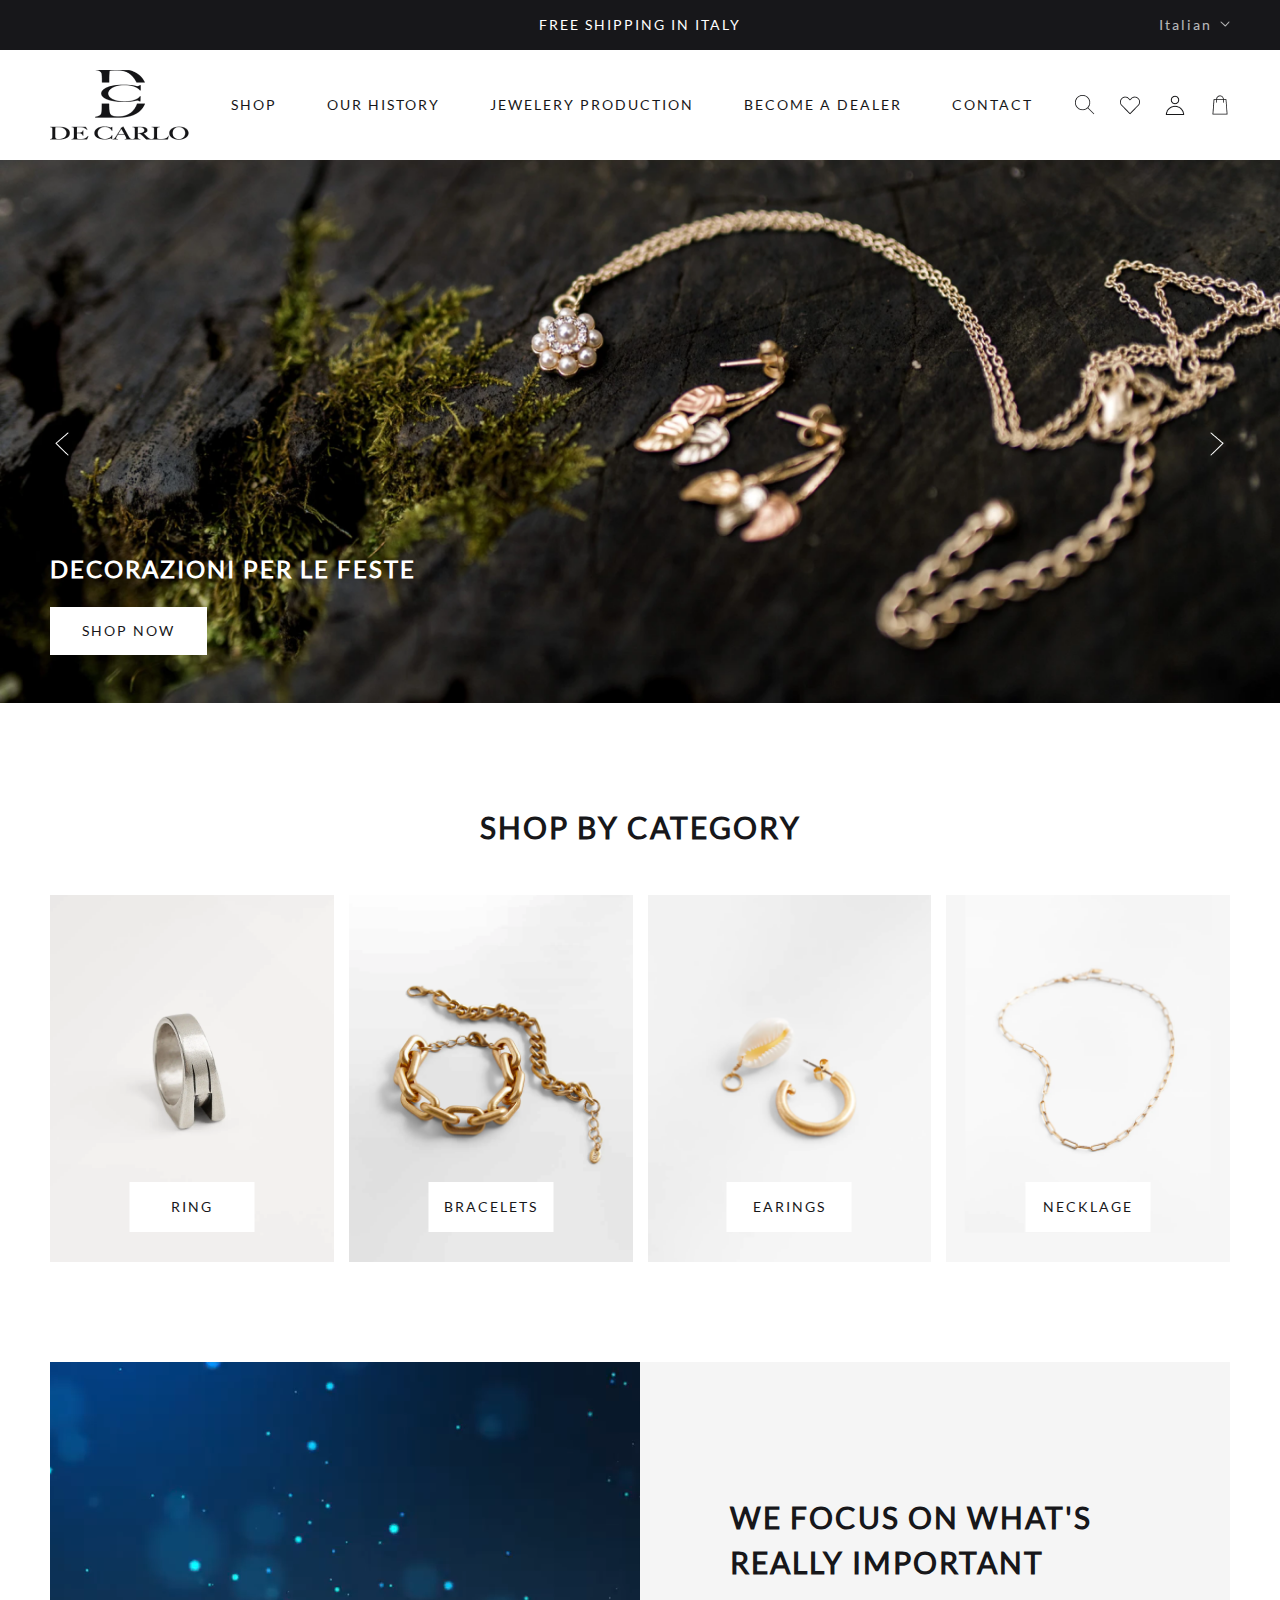
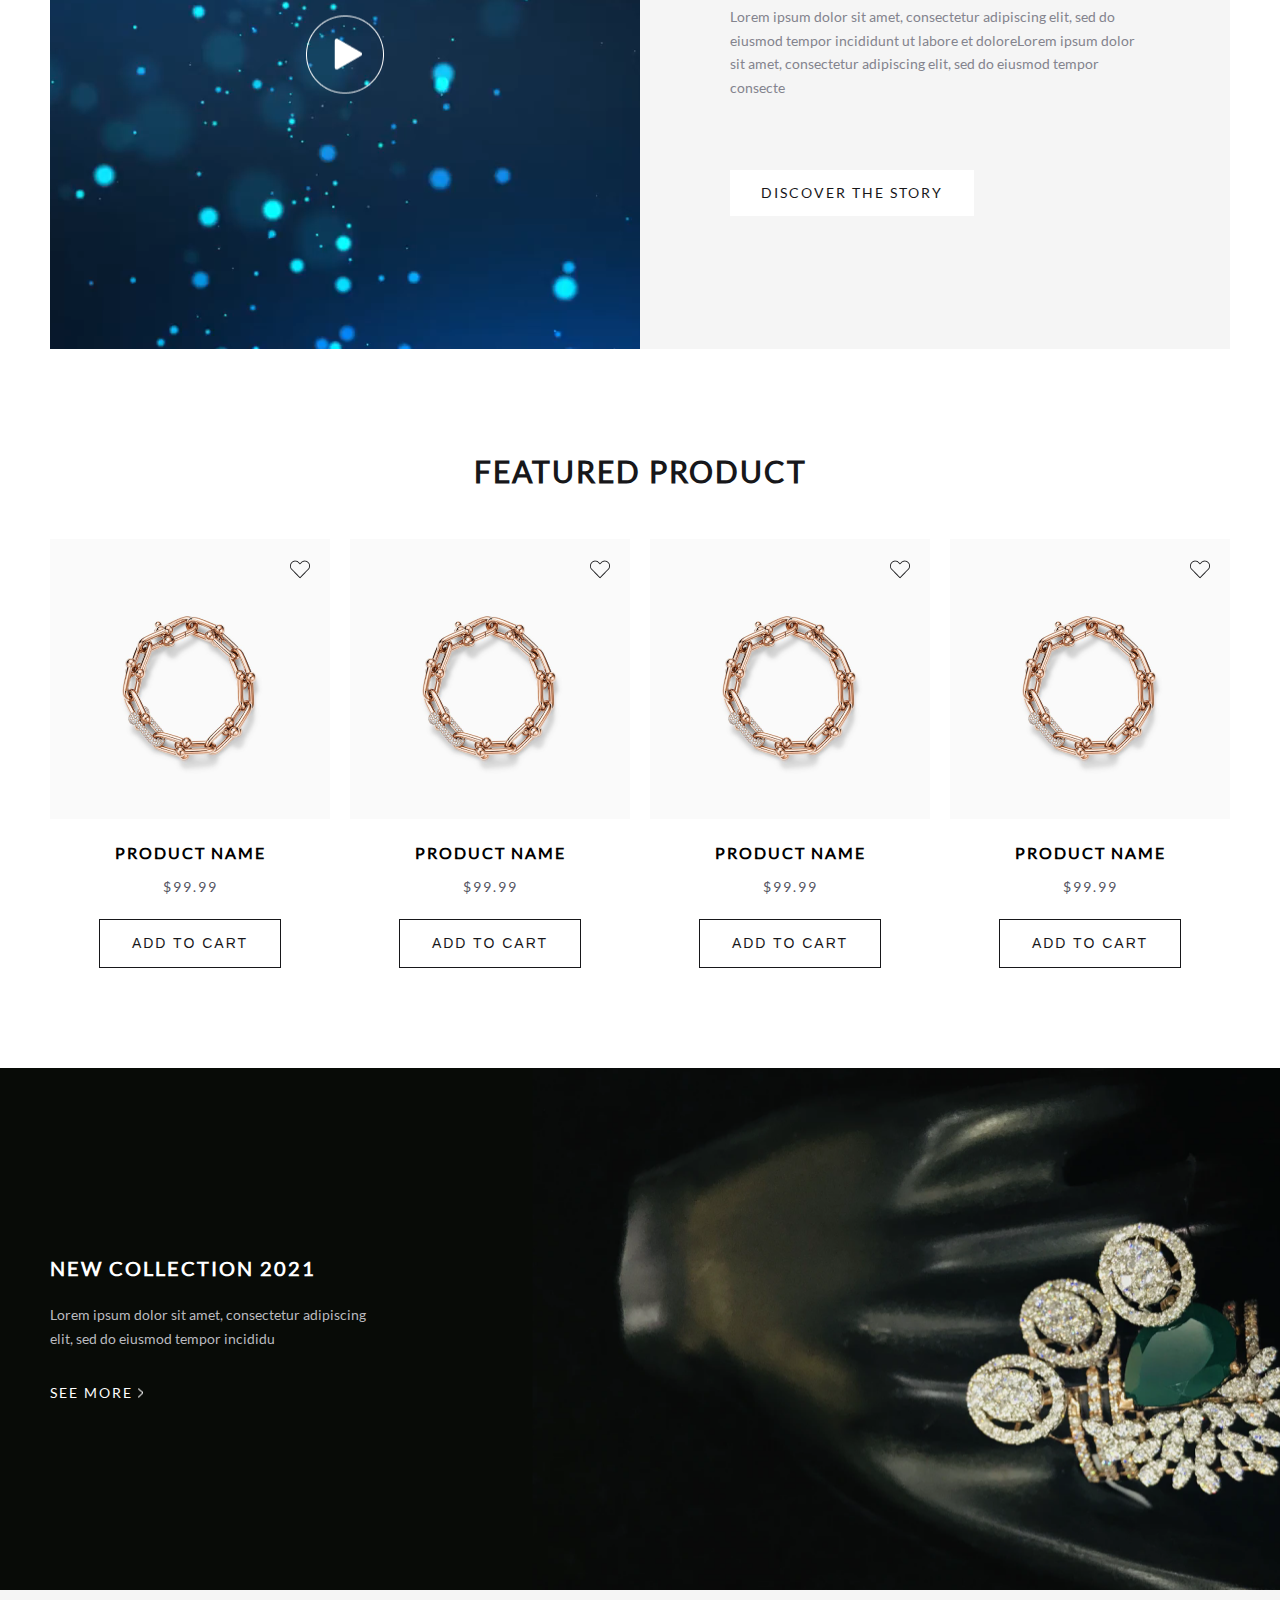
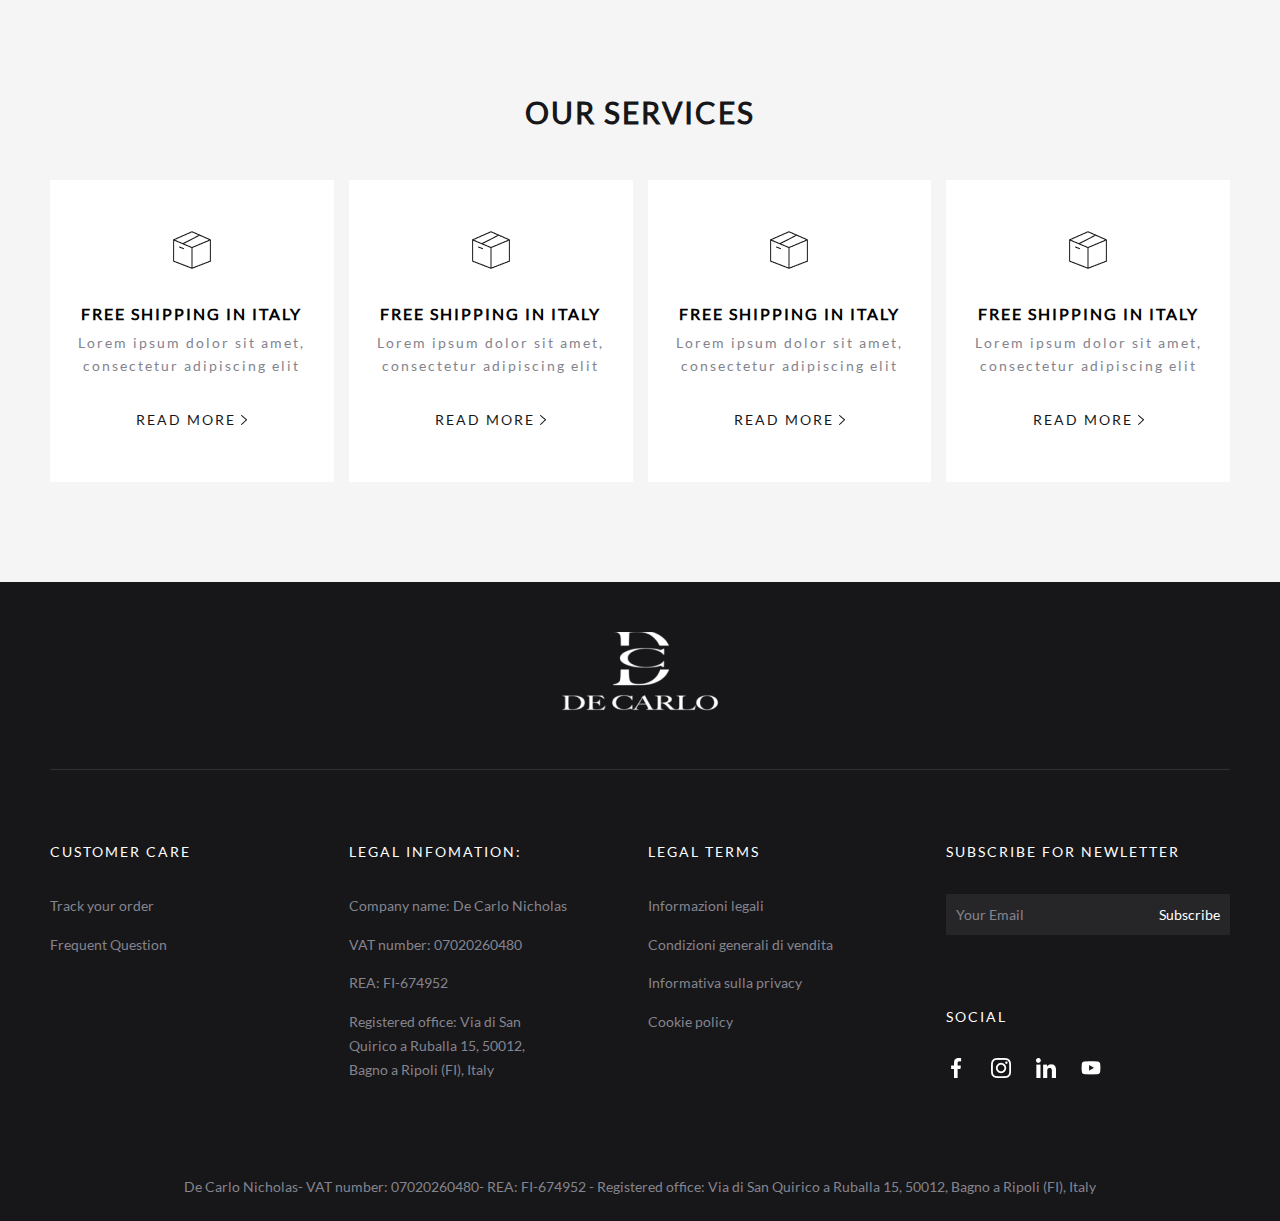
==== commit ad4f8dfb: "update" ====
--- a/index.html
+++ b/index.html
@@ -125,9 +125,9 @@
                 <div class="shop-category__main shop-home align-center justify-between d-flex flex-wrap">
                     <div class="row">
                         <div class="col-6 col-lg-3 mb-15-m">
-                            <div class="shop-category__item text-center position-relative">
-                                <a class="border-none d-inline-block" href="shop.html">
-                                    <img class="w100 h-auto obj-cover" src="./theme/frontend/images/cate1.png" alt="">
+                            <div class="shop-category__item h100 text-center position-relative">
+                                <a class="border-none h100 d-inline-block" href="shop.html">
+                                    <img class="w100 h100 obj-cover" src="./theme/frontend/images/cate1.png" alt="">
                                     <span class="btn btn-cate">
                                         Ring
                                     </span>
@@ -135,23 +135,23 @@
                             </div>
                         </div>
                         <div class="col-6 col-lg-3 mb-15-m">
-                            <div class="shop-category__item text-center position-relative">
-                                <a class="border-none d-inline-block" href="shop.html">
-                                    <img class="w100 h-auto obj-cover" src="./theme/frontend/images/cate2.png" alt="">
+                            <div class="shop-category__item h100 text-center position-relative">
+                                <a class="border-none h100 d-inline-block" href="shop.html">
+                                    <img class="w100 h100 obj-cover" src="./theme/frontend/images/cate2.png" alt="">
                                     <span class="btn btn-cate">bracelets</span></a>
                             </div>
                         </div>
                         <div class="col-6 col-lg-3">
-                            <div class="shop-category__item text-center position-relative">
-                                <a class="border-none d-inline-block" href="shop.html">
-                                    <img class="w100 h-auto obj-cover" src="./theme/frontend/images/cate3.png" alt="">
+                            <div class="shop-category__item h100 text-center position-relative">
+                                <a class="border-none h100 d-inline-block" href="shop.html">
+                                    <img class="w100 h100 obj-cover" src="./theme/frontend/images/cate3.png" alt="">
                                     <span class="btn btn-cate">earings</span></a>
                             </div>
                         </div>
                         <div class="col-6 col-lg-3">
-                            <div class="shop-category__item text-center position-relative">
-                                <a class="border-none d-inline-block" href="shop.html">
-                                    <img class="w100 h-auto obj-cover" src="./theme/frontend/images/cate4.png" alt="">
+                            <div class="shop-category__item h100 text-center position-relative">
+                                <a class="border-none h100 d-inline-block" href="shop.html">
+                                    <img class="w100 h100 obj-cover" src="./theme/frontend/images/cate4.png" alt="">
                                     <span class="btn btn-cate">necklage</span></a>
                             </div>
                         </div>
--- a/theme/frontend/css/root.css
+++ b/theme/frontend/css/root.css
@@ -1,5 +1,4 @@
-*,
-html {
+* {
   box-sizing: border-box;
   outline: none;
   margin: 0;
--- a/theme/frontend/css/style.css
+++ b/theme/frontend/css/style.css
@@ -239,6 +239,7 @@
   outline: none;
   font-size: var(--heading-h5);
   line-height: var(--lh-h5);
+  font-family: "Lato";
 }
 .footer-input,
 .footer-input::placeholder {
@@ -469,8 +470,11 @@
   color: #46484f;
 }
 .product-detail-main {
-  align-items: flex-start;
+  /* align-items: flex-start; */
   margin-top: 5rem;
+  grid-template-columns: repeat(12, 1fr);
+  grid-template-rows: 1fr;
+  gap: 0px 20px;
 }
 /* product detail */
 .tab-header.tab-product {
@@ -506,12 +510,12 @@
   left: 0;
   transform: translate(0, -50%);
 }
-.product-detail-slider {
-  width: 49%;
-  margin-right: 100px;
-}
-.product-info {
-  width: 42%;
+.area1 {
+  grid-area: 1 / 1 / 2 / 7;
+}
+.area2 {
+  grid-area: 1 / 8 / 2 / 13;
+  margin-left: -20px;
 }
 /* CSS cho slider và ảnh thumb */
 .slider {
--- a/theme/frontend/css/responsive.css
+++ b/theme/frontend/css/responsive.css
@@ -99,7 +99,7 @@
 @media screen and (max-width: 991px) {
   .header-menu {
     position: absolute;
-    top: 0;
+    top: 200%;
     background: #fff;
     z-index: 2;
     width: 100%;
@@ -312,6 +312,14 @@
   .tab-content-img {
     width: 100%;
   }
+
+  .area1 {
+    grid-area: 1 / 1 / 1 / 13;
+  }
+  .area2 {
+    grid-area: 2 / 1 / 2 / 13;
+    margin-left: 0;
+  }
 }
 @media (max-width: 576px) {
   .product-item {
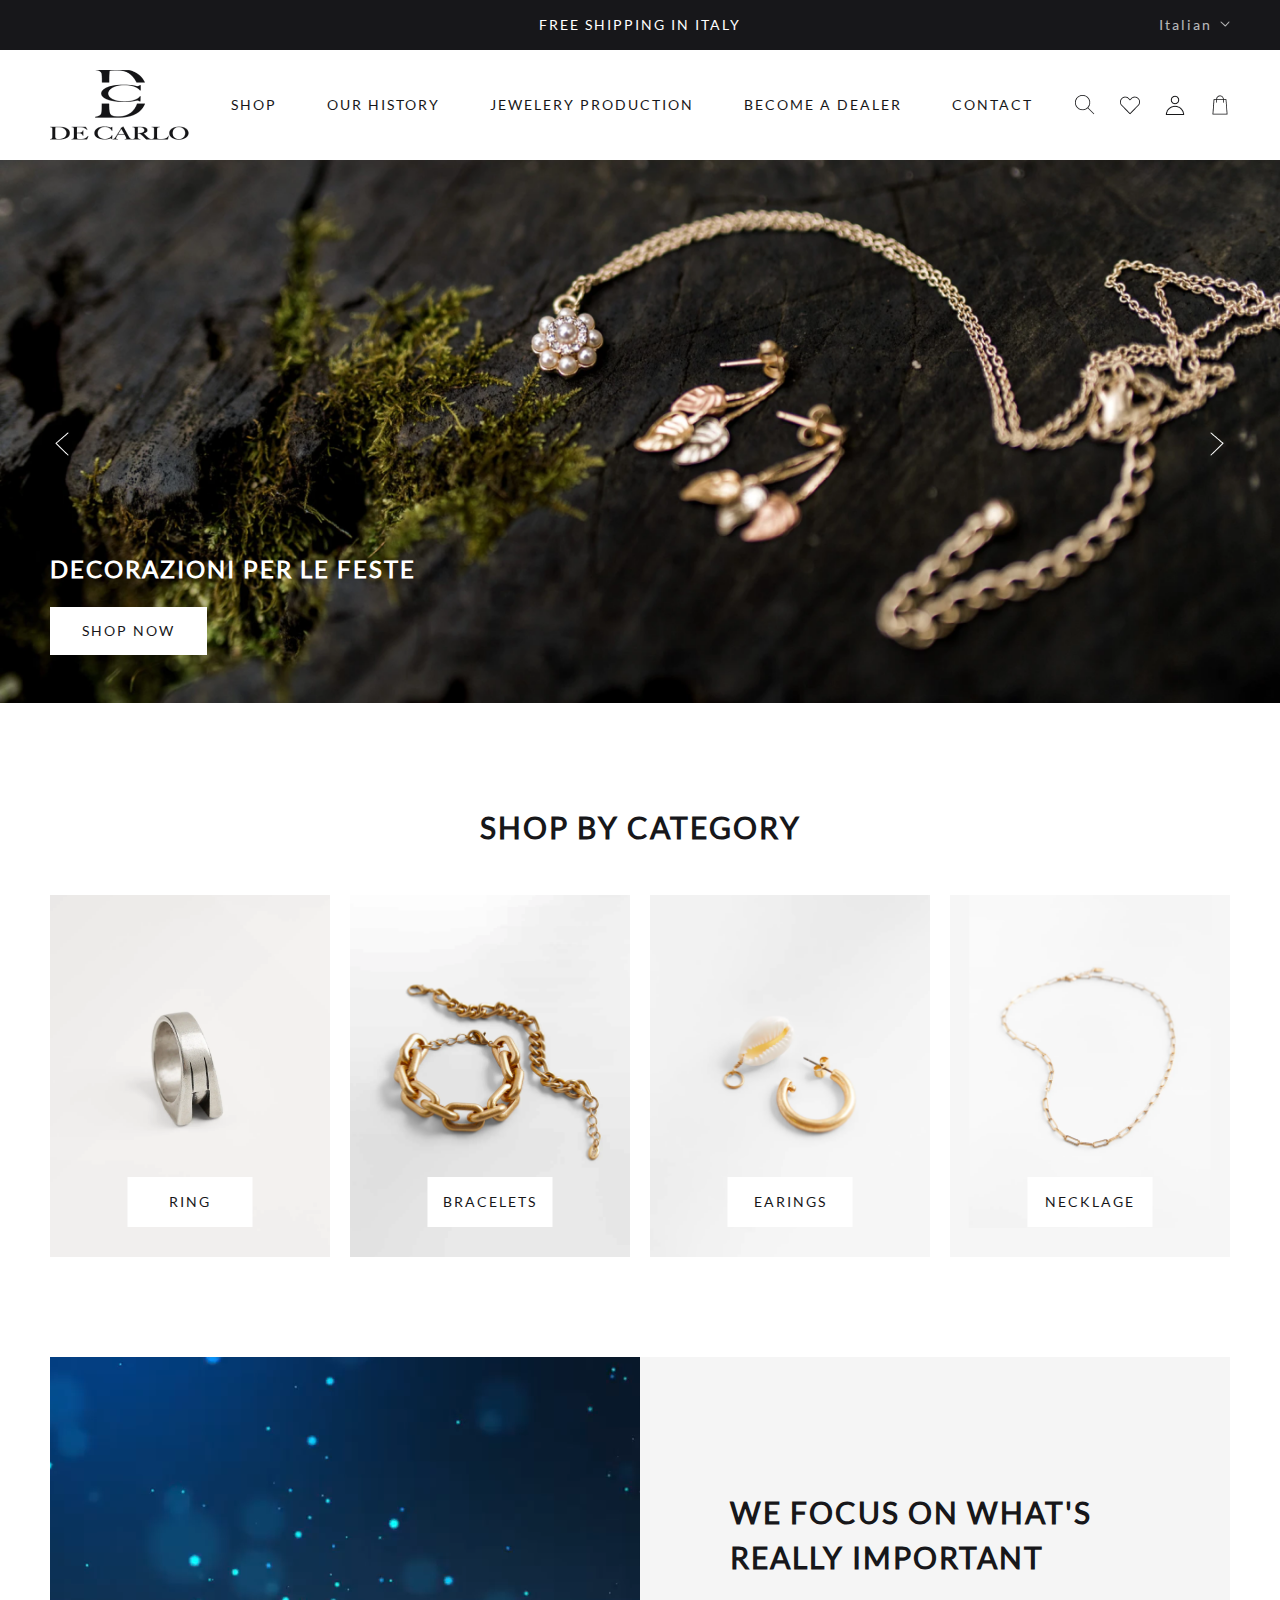
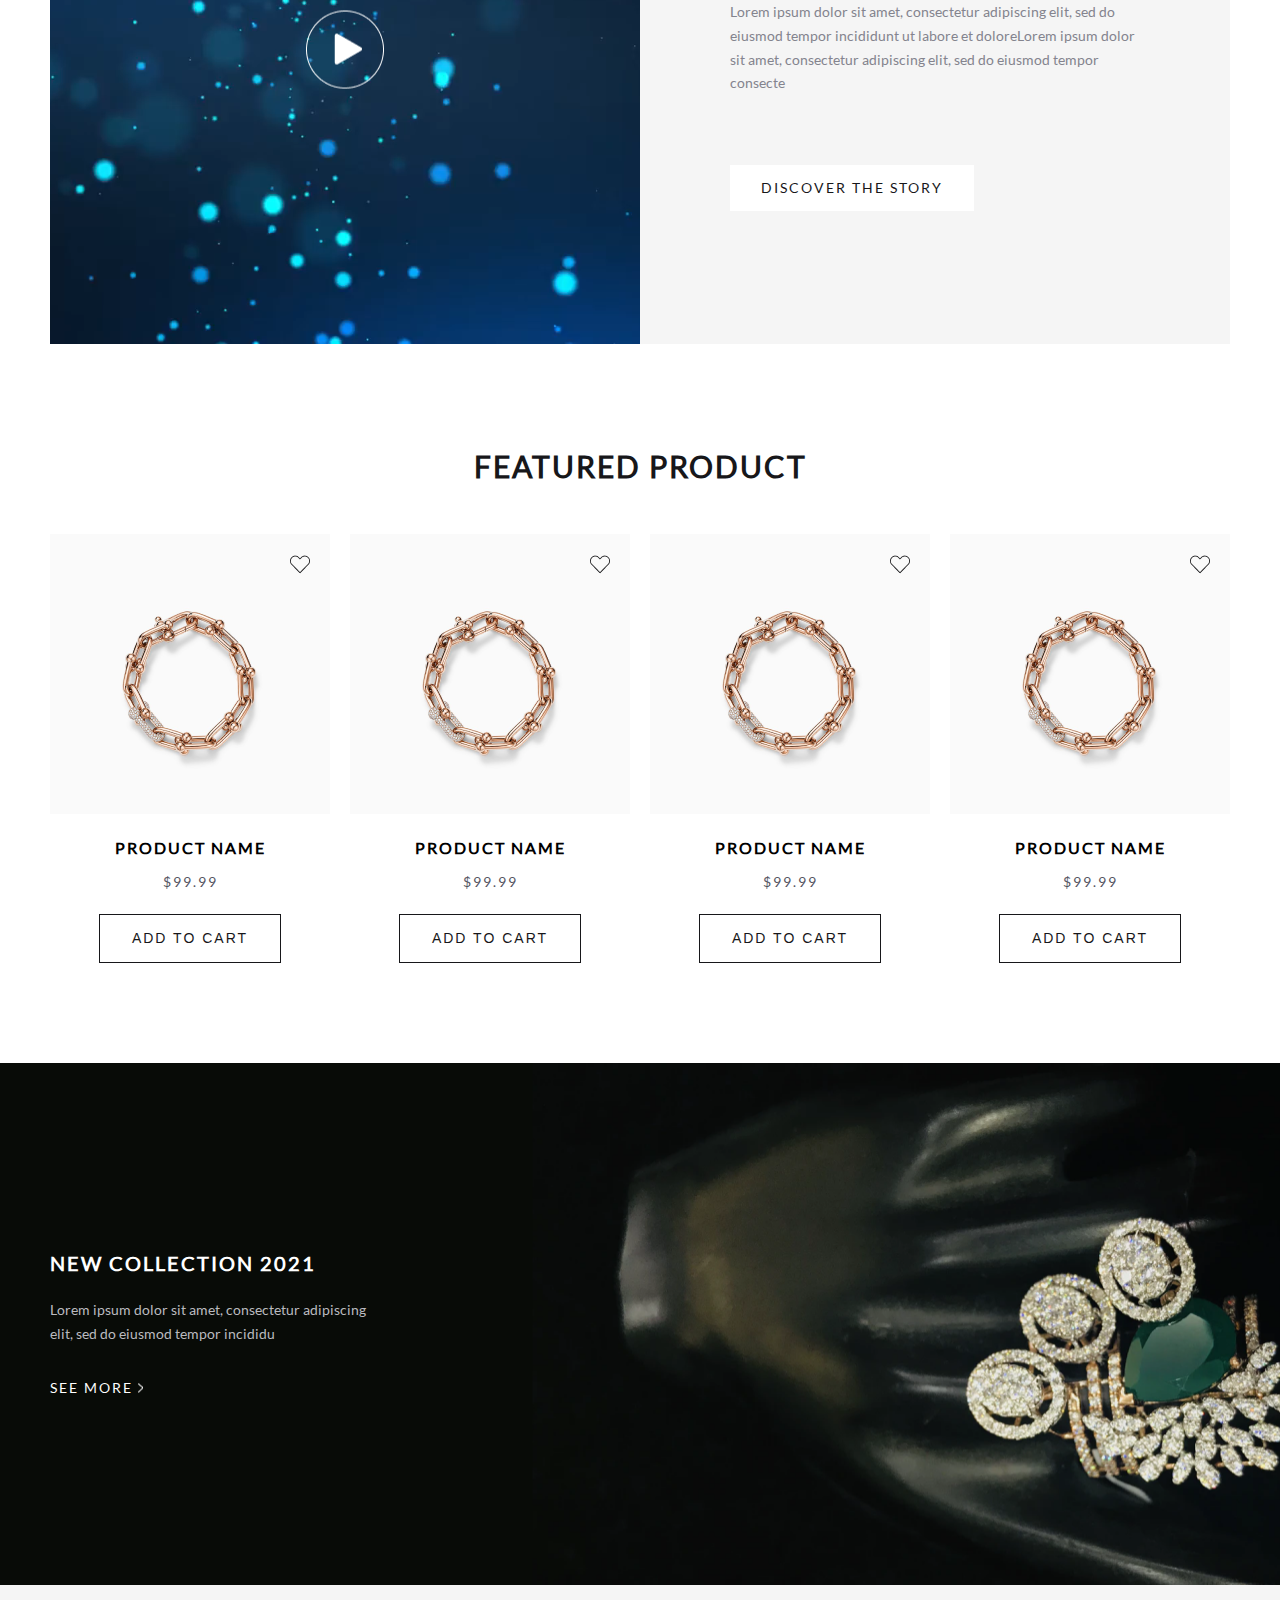
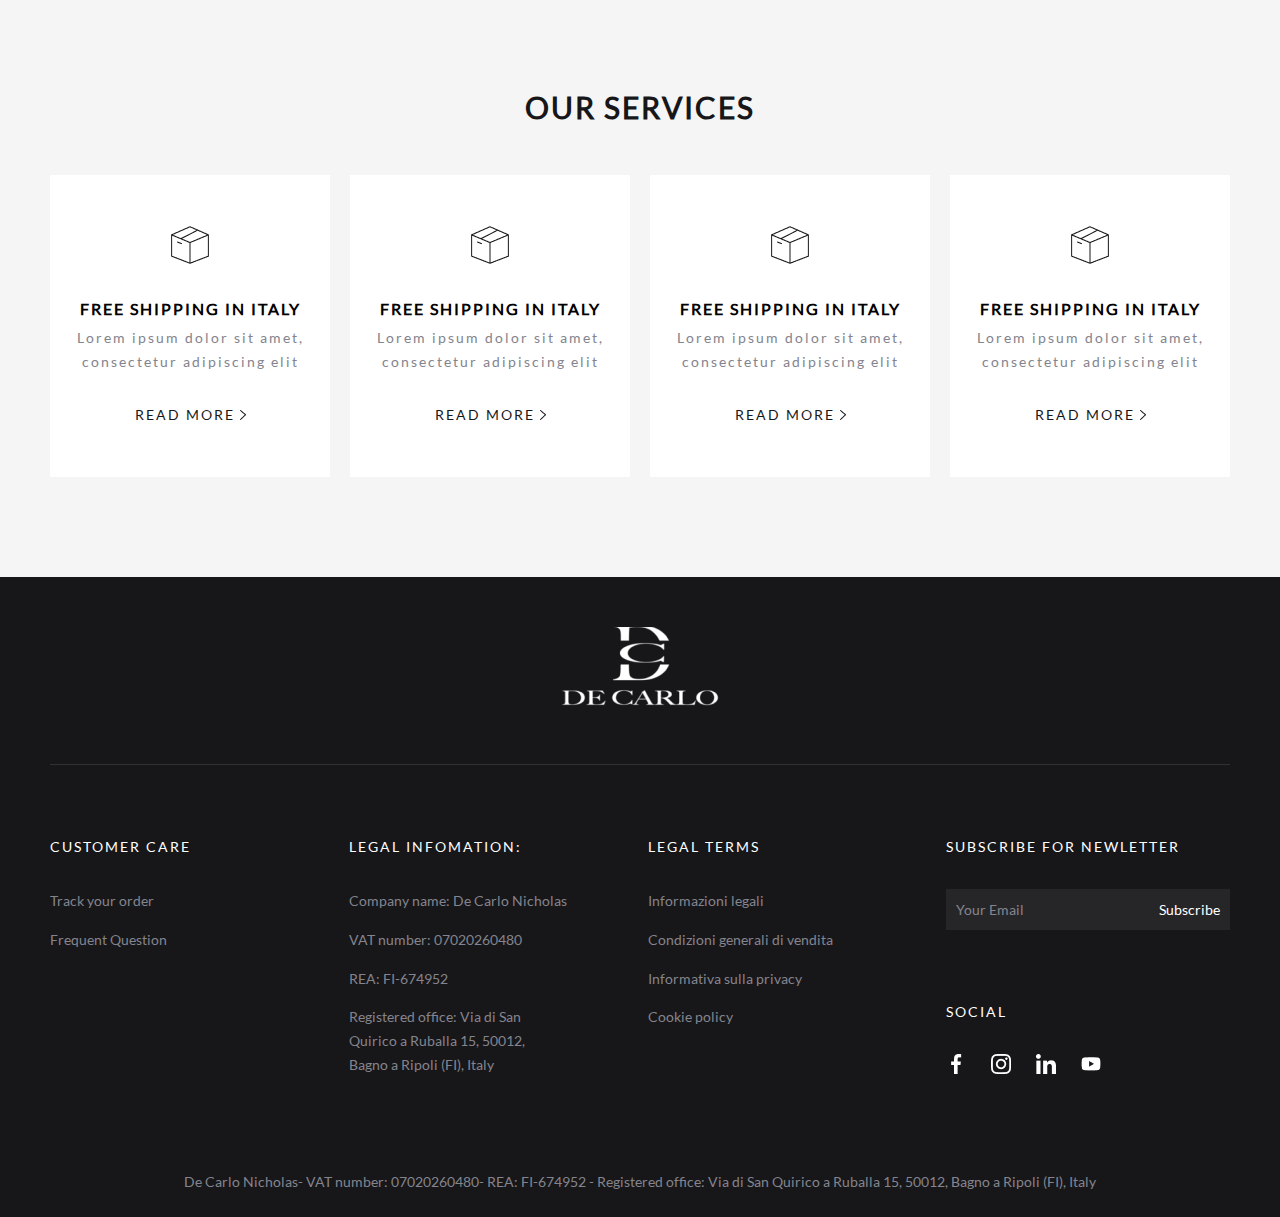
==== commit 81b1835b: "update" ====
--- a/index.html
+++ b/index.html
@@ -122,40 +122,31 @@
         <section class="shop-category p100">
             <div class="container">
                 <h1 class="h1 cl-primary mb-45 text-center">Shop By Category</h1>
-                <div class="shop-category__main shop-home align-center justify-between d-flex flex-wrap">
-                    <div class="row">
-                        <div class="col-6 col-lg-3 mb-15-m">
-                            <div class="shop-category__item h100 text-center position-relative">
-                                <a class="border-none h100 d-inline-block" href="shop.html">
-                                    <img class="w100 h100 obj-cover" src="./theme/frontend/images/cate1.png" alt="">
-                                    <span class="btn btn-cate">
-                                        Ring
-                                    </span>
-                                </a>
-                            </div>
-                        </div>
-                        <div class="col-6 col-lg-3 mb-15-m">
-                            <div class="shop-category__item h100 text-center position-relative">
-                                <a class="border-none h100 d-inline-block" href="shop.html">
-                                    <img class="w100 h100 obj-cover" src="./theme/frontend/images/cate2.png" alt="">
-                                    <span class="btn btn-cate">bracelets</span></a>
-                            </div>
-                        </div>
-                        <div class="col-6 col-lg-3">
-                            <div class="shop-category__item h100 text-center position-relative">
-                                <a class="border-none h100 d-inline-block" href="shop.html">
-                                    <img class="w100 h100 obj-cover" src="./theme/frontend/images/cate3.png" alt="">
-                                    <span class="btn btn-cate">earings</span></a>
-                            </div>
-                        </div>
-                        <div class="col-6 col-lg-3">
-                            <div class="shop-category__item h100 text-center position-relative">
-                                <a class="border-none h100 d-inline-block" href="shop.html">
-                                    <img class="w100 h100 obj-cover" src="./theme/frontend/images/cate4.png" alt="">
-                                    <span class="btn btn-cate">necklage</span></a>
-                            </div>
-                        </div>
-                    </div>
+                <div class="shop-category__main d-grid">
+                    <div class="shop-category__item h100 text-center position-relative">
+                        <a class="border-none h100 d-inline-block" href="shop.html">
+                            <img class="w100 h100 obj-cover" src="./theme/frontend/images/cate1.png" alt="">
+                            <span class="btn btn-cate">
+                                Ring
+                            </span>
+                        </a>
+                    </div>
+                    <div class="shop-category__item h100 text-center position-relative">
+                        <a class="border-none h100 d-inline-block" href="shop.html">
+                            <img class="w100 h100 obj-cover" src="./theme/frontend/images/cate2.png" alt="">
+                            <span class="btn btn-cate">bracelets</span></a>
+                    </div>
+                    <div class="shop-category__item h100 text-center position-relative">
+                        <a class="border-none h100 d-inline-block" href="shop.html">
+                            <img class="w100 h100 obj-cover" src="./theme/frontend/images/cate3.png" alt="">
+                            <span class="btn btn-cate">earings</span></a>
+                    </div>
+                    <div class="shop-category__item h100 text-center position-relative">
+                        <a class="border-none h100 d-inline-block" href="shop.html">
+                            <img class="w100 h100 obj-cover" src="./theme/frontend/images/cate4.png" alt="">
+                            <span class="btn btn-cate">necklage</span></a>
+                    </div>
+
                 </div>
             </div>
 
@@ -267,56 +258,46 @@
         <section class="service p100">
             <div class="container">
                 <h2 class="h1 cl-primary mb-45 text-center">our services</h2>
-                <div class="service-main">
-                    <div class="row">
-                        <div class="col-12 col-md-6 col-lg-3">
-                            <div class="service-item text-center mb-20">
-                                <img src="./theme/frontend/images/parcel 1.png" alt="">
-                                <h3 class="product-name h4 mb-5 mt-30">
-                                    free shipping in italy
-                                </h3>
-                                <p class="price h5 text-center mb-20">Lorem ipsum dolor sit amet, consectetur adipiscing
-                                    elit</p>
-                                <a href="shop.html" class="btn btn-service">read more <img
-                                        src="./theme/frontend/images/readmore.png" alt=""></a>
-                            </div>
-                        </div>
-                        <div class="col-12 col-md-6 col-lg-3">
-                            <div class="service-item text-center mb-20">
-                                <img src="./theme/frontend/images/parcel 1.png" alt="">
-                                <h3 class="product-name h4 mb-5 mt-30">
-                                    free shipping in italy
-                                </h3>
-                                <p class="price h5 text-center mb-20">Lorem ipsum dolor sit amet, consectetur adipiscing
-                                    elit</p>
-                                <a href="shop.html" class="btn btn-service">read more <img
-                                        src="./theme/frontend/images/readmore.png" alt=""></a>
-                            </div>
-                        </div>
-                        <div class="col-12 col-md-6 col-lg-3">
-                            <div class="service-item text-center mb-20">
-                                <img src="./theme/frontend/images/parcel 1.png" alt="">
-                                <h3 class="product-name h4 mb-5 mt-30">
-                                    free shipping in italy
-                                </h3>
-                                <p class="price h5 text-center mb-20">Lorem ipsum dolor sit amet, consectetur adipiscing
-                                    elit</p>
-                                <a href="shop.html" class="btn btn-service">read more <img
-                                        src="./theme/frontend/images/readmore.png" alt=""></a>
-                            </div>
-                        </div>
-                        <div class="col-12 col-md-6 col-lg-3">
-                            <div class="service-item text-center mb-20">
-                                <img src="./theme/frontend/images/parcel 1.png" alt="">
-                                <h3 class="product-name h4 mb-5 mt-30">
-                                    free shipping in italy
-                                </h3>
-                                <p class="price h5 text-center mb-20">Lorem ipsum dolor sit amet, consectetur adipiscing
-                                    elit</p>
-                                <a href="shop.html" class="btn btn-service">read more <img
-                                        src="./theme/frontend/images/readmore.png" alt=""></a>
-                            </div>
-                        </div>
+                <div class="service-main d-grid">
+                    <div class="service-item text-center">
+                        <img src="./theme/frontend/images/parcel 1.png" alt="">
+                        <h3 class="product-name h4 mb-5 mt-30">
+                            free shipping in italy
+                        </h3>
+                        <p class="price h5 text-center mb-20">Lorem ipsum dolor sit amet, consectetur adipiscing
+                            elit</p>
+                        <a href="shop.html" class="btn btn-service">read more <img
+                                src="./theme/frontend/images/readmore.png" alt=""></a>
+                    </div>
+                    <div class="service-item text-center">
+                        <img src="./theme/frontend/images/parcel 1.png" alt="">
+                        <h3 class="product-name h4 mb-5 mt-30">
+                            free shipping in italy
+                        </h3>
+                        <p class="price h5 text-center mb-20">Lorem ipsum dolor sit amet, consectetur adipiscing
+                            elit</p>
+                        <a href="shop.html" class="btn btn-service">read more <img
+                                src="./theme/frontend/images/readmore.png" alt=""></a>
+                    </div>
+                    <div class="service-item text-center">
+                        <img src="./theme/frontend/images/parcel 1.png" alt="">
+                        <h3 class="product-name h4 mb-5 mt-30">
+                            free shipping in italy
+                        </h3>
+                        <p class="price h5 text-center mb-20">Lorem ipsum dolor sit amet, consectetur adipiscing
+                            elit</p>
+                        <a href="shop.html" class="btn btn-service">read more <img
+                                src="./theme/frontend/images/readmore.png" alt=""></a>
+                    </div>
+                    <div class="service-item text-center">
+                        <img src="./theme/frontend/images/parcel 1.png" alt="">
+                        <h3 class="product-name h4 mb-5 mt-30">
+                            free shipping in italy
+                        </h3>
+                        <p class="price h5 text-center mb-20">Lorem ipsum dolor sit amet, consectetur adipiscing
+                            elit</p>
+                        <a href="shop.html" class="btn btn-service">read more <img
+                                src="./theme/frontend/images/readmore.png" alt=""></a>
                     </div>
 
                 </div>
--- a/theme/frontend/css/style.css
+++ b/theme/frontend/css/style.css
@@ -146,6 +146,13 @@
 .slider-next {
   background: url(../images/Arrow-right.png);
 }
+.shop-category__main,
+.service-main {
+  grid-template-columns: repeat(4, 1fr);
+  grid-template-rows: 1fr;
+  grid-column-gap: 20px;
+  grid-row-gap: 0px;
+}
 .shop-home {
   margin: 0 auto;
 }
@@ -205,9 +212,6 @@
   color: var(--gray2);
   margin-bottom: 3rem;
 }
-.service-item.mb-20 {
-  margin-bottom: 0;
-}
 .footer {
   background: var(--black);
 }
@@ -226,7 +230,7 @@
 .footer-mid__text {
   transition: all 0.3s;
 }
-.footer-mid__text:hover {
+a.footer-mid__text:hover {
   color: var(--white);
 }
 .footer__item-des-item:not(:last-child) {
@@ -624,3 +628,12 @@
   line-height: 1.75em;
   color: #46484f;
 }
+.container-grid {
+  grid-template-columns: repeat(12, 1fr);
+  grid-template-rows: 1fr;
+  grid-column-gap: 20px;
+  grid-row-gap: 0px;
+}
+.grid10 {
+  grid-area: 1 / 2 / 2 / 12;
+}
--- a/theme/frontend/css/responsive.css
+++ b/theme/frontend/css/responsive.css
@@ -193,12 +193,19 @@
     min-height: 32rem;
     object-fit: cover;
   }
+  .shop-category__main {
+    grid-template-columns: repeat(2, 1fr);
+    grid-template-rows: repeat(2, 1fr);
+    grid-column-gap: 15px;
+    grid-row-gap: 15px;
+  }
   .btn-cate {
     bottom: 1rem;
   }
   .discover-media {
     width: 100%;
     height: calc(100vw - 3rem);
+    margin-top: 4rem;
   }
   .discover-main {
     padding: 6rem 3rem;
@@ -223,8 +230,11 @@
   .mb-15-m {
     margin-bottom: 1.5rem;
   }
-  .service-item.mb-20 {
-    margin-bottom: 2rem;
+  .service-main {
+    grid-template-columns: 1fr;
+    grid-template-rows: repeat(4, 1fr);
+    grid-column-gap: 15px;
+    grid-row-gap: 20px;
   }
   .banner-page {
     padding: 57px 0 56px;
